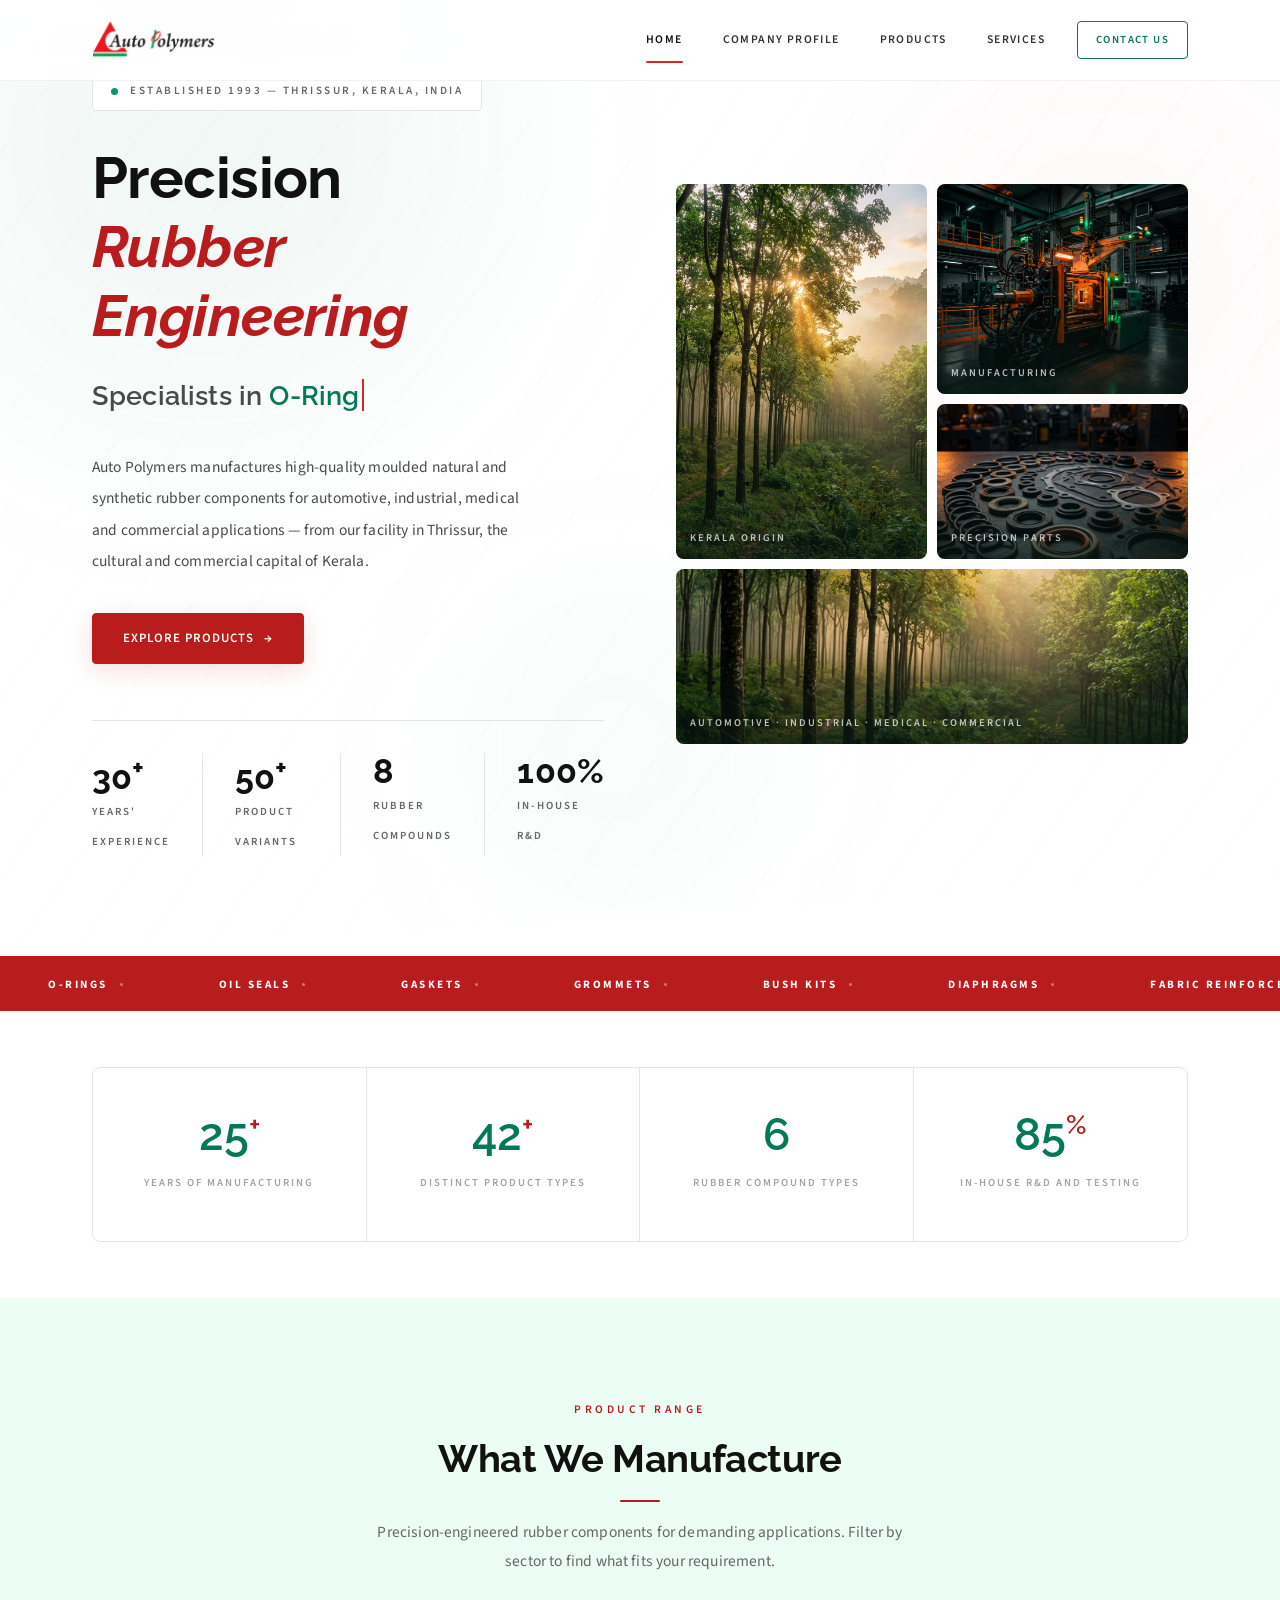
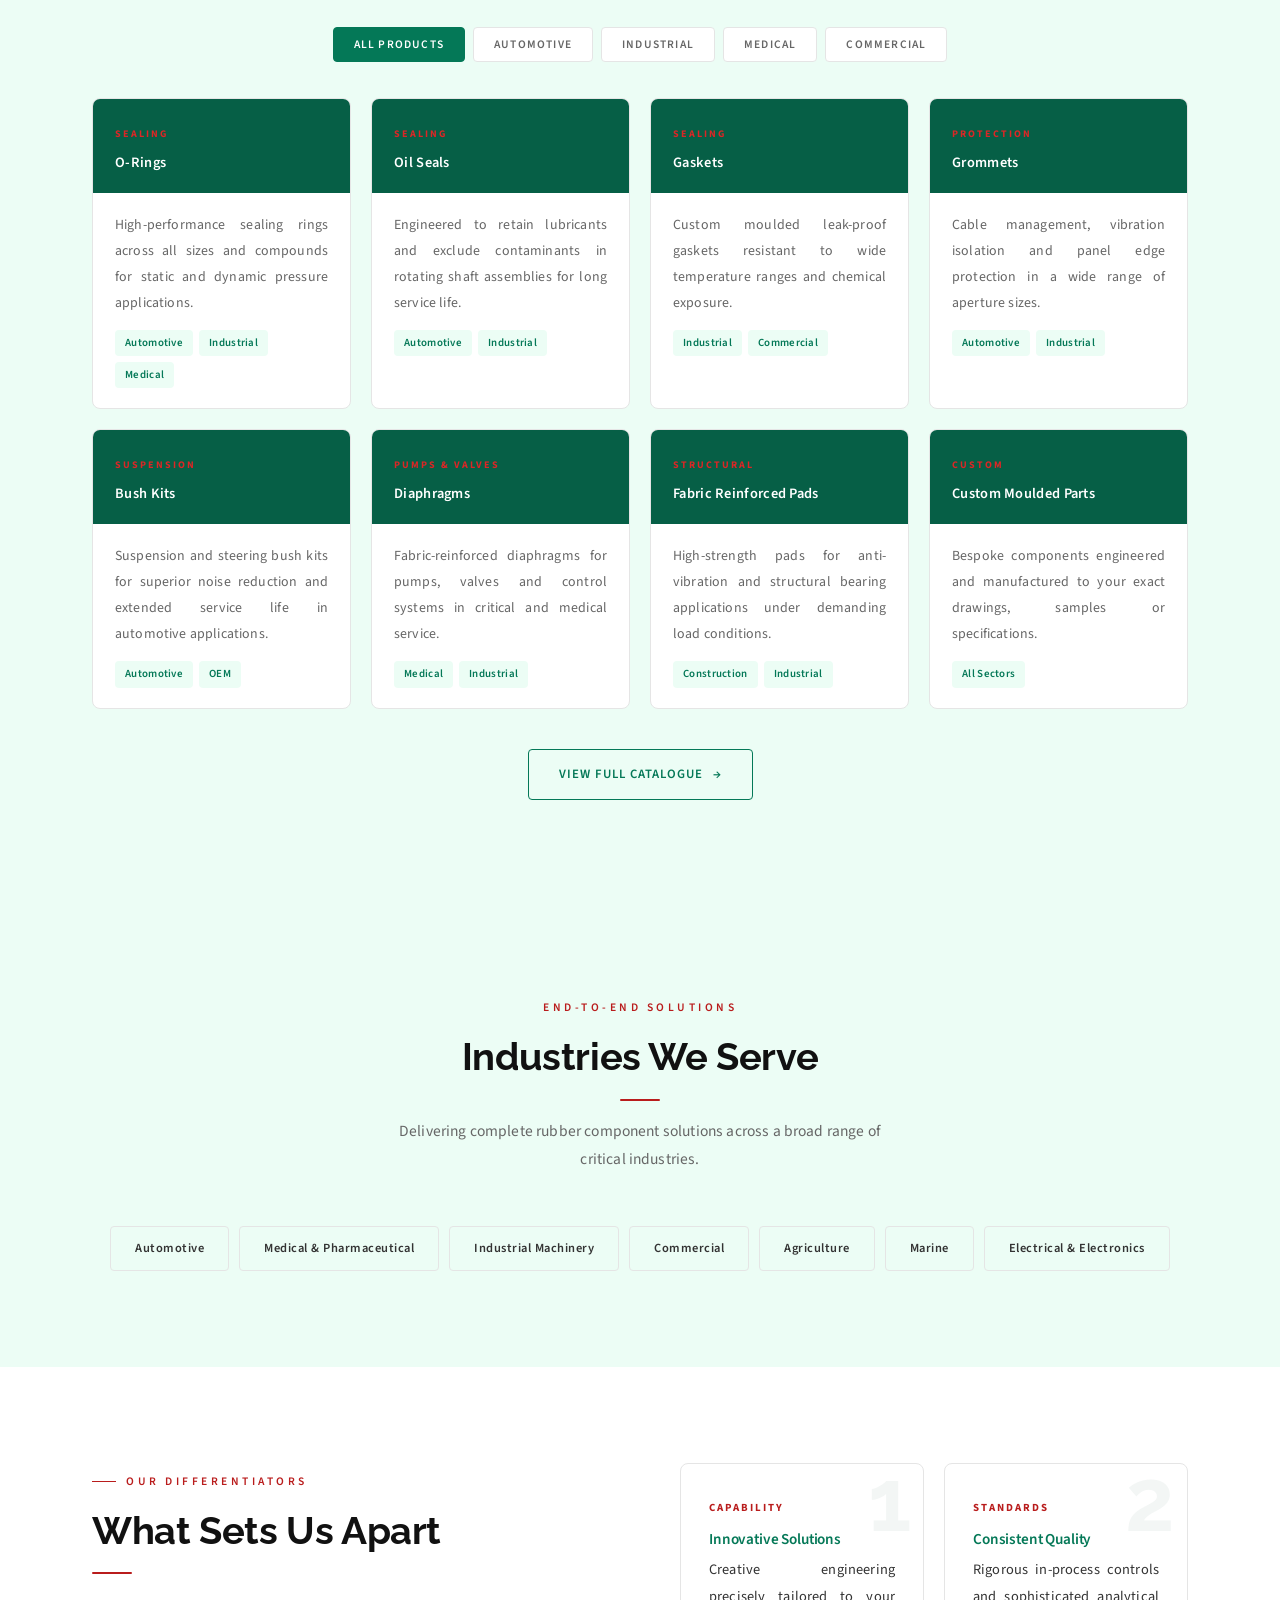
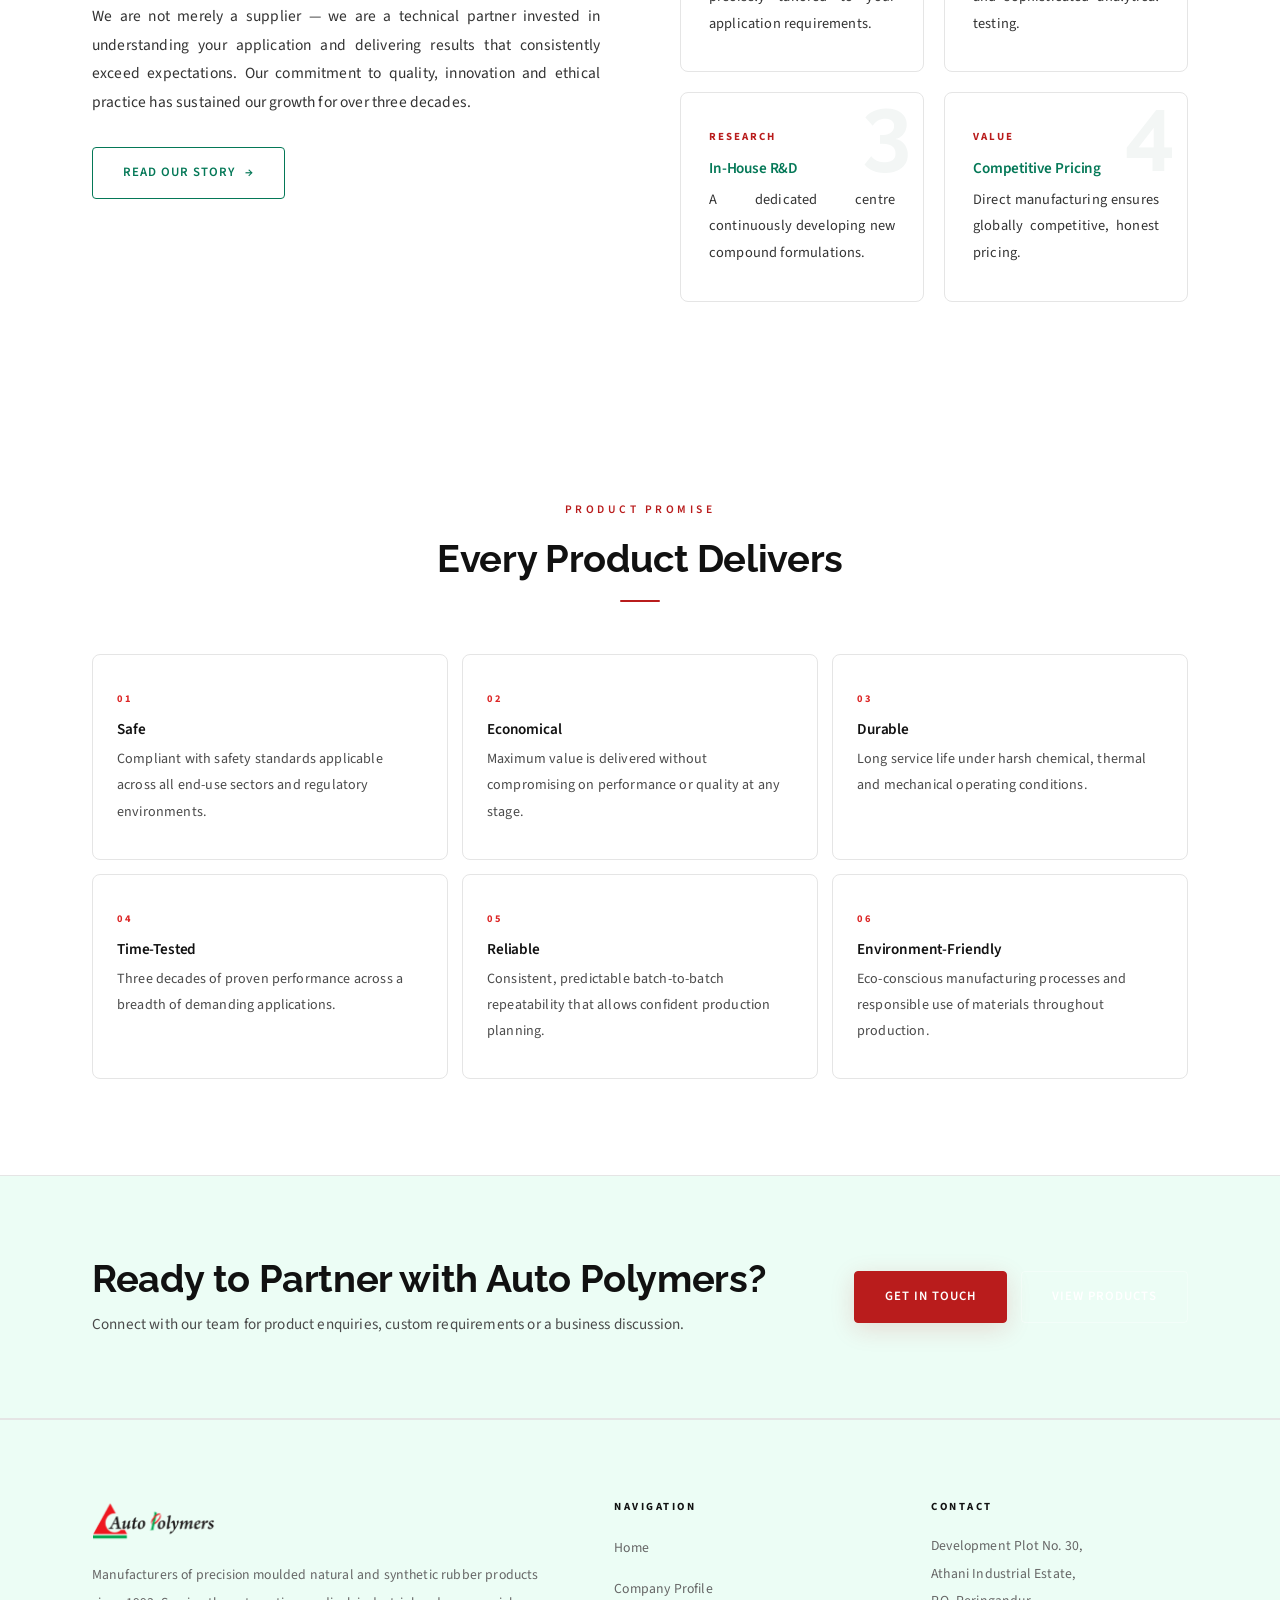
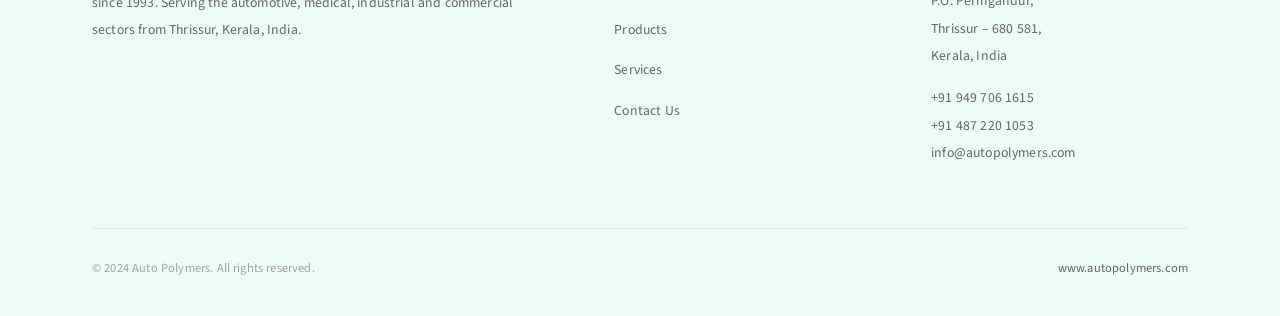
==== index.html @ 376ef059 "Fix invisible text on light backgrounds for hero metrics and product promise" ====
<!DOCTYPE html>
<html lang="en">

<head>
  <meta charset="UTF-8" />
  <meta name="viewport" content="width=device-width,initial-scale=1.0" />
  <title>Auto Polymers – Precision Rubber Products | Thrissur, Kerala</title>
  <meta name="description"
    content="Auto Polymers manufactures high-quality moulded rubber products in Thrissur, Kerala since 1993. O-rings, gaskets, seals and custom components for automotive, industrial, medical and commercial sectors." />
  <link rel="stylesheet" href="style.css?v=6" />
</head>

<body>

  <!-- Floating CTA -->
  <a href="contact.html" class="floating-cta" id="floatingCta">
    Contact Us <span class="arrow">&#8594;</span>
  </a>
  <button class="back-top" id="backTop" onclick="window.scrollTo({top:0,behavior:'smooth'})"
    aria-label="Back to top">&#8593;</button>

  <!-- NAVBAR -->
  <nav class="navbar" id="navbar">
    <div class="container nav-inner">
      <a href="index.html" class="nav-logo"><img src="Logo.png" alt="Auto Polymers" /></a>
      <div class="nav-links" id="navLinks">
        <a href="index.html" class="active">Home</a>
        <a href="company.html">Company Profile</a>
        <a href="products.html">Products</a>
        <a href="services.html">Services</a>
        <a href="contact.html" class="nav-cta nav-skip">Contact Us</a>
      </div>
      <div class="nav-toggle" id="navToggle"><span></span><span></span><span></span></div>
    </div>
  </nav>

  <!-- HERO -->
  <section class="hero" id="home">
    <div class="hero-orb hero-orb-1"></div>
    <div class="hero-orb hero-orb-2"></div>
    <div class="hero-orb hero-orb-3"></div>
    <div class="container">
      <div class="hero-layout">

        <div class="hero-left">
          <div class="hero-status">
            <span class="status-dot"></span>
            <span>Established 1993 &mdash; Thrissur, Kerala, India</span>
          </div>

          <h1>
            Precision<br />
            <span class="h1-accent">Rubber Engineering</span>
          </h1>

          <div class="hero-sub">
            Specialists in&nbsp;<span class="typed-text" id="typedText"></span>
          </div>

          <p class="hero-desc">
            Auto Polymers manufactures high-quality moulded natural and synthetic rubber components for automotive,
            industrial, medical and commercial applications &mdash; from our facility in Thrissur, the cultural and
            commercial capital of Kerala.
          </p>

          <div class="hero-btns">
            <a href="products.html" class="btn btn-orange btn-arrow">Explore Products</a>
            <a href="contact.html" class="btn btn-ghost">Request a Quote</a>
          </div>

          <div class="hero-rule"></div>

          <div class="hero-metrics">
            <div class="hero-metric">
              <strong>30<sup>+</sup></strong>
              <span>Years' Experience</span>
            </div>
            <div class="hero-metric">
              <strong>50<sup>+</sup></strong>
              <span>Product Variants</span>
            </div>
            <div class="hero-metric">
              <strong>8</strong>
              <span>Rubber Compounds</span>
            </div>
            <div class="hero-metric">
              <strong>100%</strong>
              <span>In-House R&amp;D</span>
            </div>
          </div>
        </div>

        <!-- Bento image grid -->
        <div class="hero-right">
          <div class="hero-cell hero-cell-a">
            <img src="kerala.png" alt="Kerala rubber plantation" />
            <div class="cell-overlay"></div>
            <div class="cell-caption">Kerala Origin</div>
          </div>
          <div class="hero-cell hero-cell-b">
            <img src="factory.png" alt="Manufacturing facility" />
            <div class="cell-overlay"></div>
            <div class="cell-caption">Manufacturing</div>
          </div>
          <div class="hero-cell hero-cell-c">
            <img src="hero_bg.png" alt="Precision rubber components" />
            <div class="cell-overlay"></div>
            <div class="cell-caption">Precision Parts</div>
          </div>
          <div class="hero-cell hero-cell-d">
            <img src="kerala.png" alt="Industries served" style="object-position:center 70%" />
            <div class="cell-overlay"></div>
            <div class="cell-caption">Automotive &middot; Industrial &middot; Medical &middot; Commercial</div>
          </div>
        </div>

      </div>
    </div>
    <div class="hero-angle"></div>
  </section>

  <!-- PRODUCT TICKER -->
  <div class="ticker">
    <div class="ticker-track">
      <span class="ticker-item">O-Rings<span class="ticker-sep"></span></span>
      <span class="ticker-item">Oil Seals<span class="ticker-sep"></span></span>
      <span class="ticker-item">Gaskets<span class="ticker-sep"></span></span>
      <span class="ticker-item">Grommets<span class="ticker-sep"></span></span>
      <span class="ticker-item">Bush Kits<span class="ticker-sep"></span></span>
      <span class="ticker-item">Diaphragms<span class="ticker-sep"></span></span>
      <span class="ticker-item">Fabric Reinforced Pads<span class="ticker-sep"></span></span>
      <span class="ticker-item">Custom Moulded Components<span class="ticker-sep"></span></span>
      <span class="ticker-item">O-Rings<span class="ticker-sep"></span></span>
      <span class="ticker-item">Oil Seals<span class="ticker-sep"></span></span>
      <span class="ticker-item">Gaskets<span class="ticker-sep"></span></span>
      <span class="ticker-item">Grommets<span class="ticker-sep"></span></span>
      <span class="ticker-item">Bush Kits<span class="ticker-sep"></span></span>
      <span class="ticker-item">Diaphragms<span class="ticker-sep"></span></span>
      <span class="ticker-item">Fabric Reinforced Pads<span class="ticker-sep"></span></span>
      <span class="ticker-item">Custom Moulded Components<span class="ticker-sep"></span></span>
    </div>
  </div>

  <!-- STATS -->
  <section class="stats-strip bg-white">
    <div class="container">
      <div class="stats-row reveal">
        <div class="stat-cell">
          <strong><span class="count" data-target="30">0</span><span class="sup-o">+</span></strong>
          <span class="label">Years of Manufacturing</span>
        </div>
        <div class="stat-cell">
          <strong><span class="count" data-target="50">0</span><span class="sup-o">+</span></strong>
          <span class="label">Distinct Product Types</span>
        </div>
        <div class="stat-cell">
          <strong><span class="count" data-target="8">0</span></strong>
          <span class="label">Rubber Compound Types</span>
        </div>
        <div class="stat-cell">
          <strong><span class="count" data-target="100">0</span><span class="sup-o">%</span></strong>
          <span class="label">In-House R&amp;D and Testing</span>
        </div>
      </div>
    </div>
  </section>

  <!-- PRODUCTS FILTERABLE -->
  <section class="section bg-tint">
    <div class="container">
      <div class="sec-head center reveal">
        <span class="eyebrow">Product Range</span>
        <h2>What We Manufacture</h2>
        <div class="rule"></div>
        <p>Precision-engineered rubber components for demanding applications. Filter by sector to find what fits your
          requirement.</p>
      </div>

      <div class="filter-tabs" id="filterTabs">
        <button class="filter-tab active" data-filter="all">All Products</button>
        <button class="filter-tab" data-filter="auto">Automotive</button>
        <button class="filter-tab" data-filter="industrial">Industrial</button>
        <button class="filter-tab" data-filter="medical">Medical</button>
        <button class="filter-tab" data-filter="commercial">Commercial</button>
      </div>

      <div class="product-grid" id="productGrid">
        <div class="pr-card reveal" data-sectors="all auto industrial medical">
          <div class="pr-card-top">
            <span class="pr-cat">Sealing</span>
            <h3>O-Rings</h3>
          </div>
          <div class="pr-card-body">
            <p>High-performance sealing rings across all sizes and compounds for static and dynamic pressure
              applications.</p>
            <div class="pr-tags">
              <span class="pr-tag">Automotive</span>
              <span class="pr-tag">Industrial</span>
              <span class="pr-tag">Medical</span>
            </div>
          </div>
        </div>
        <div class="pr-card reveal rev-d1" data-sectors="all auto industrial">
          <div class="pr-card-top">
            <span class="pr-cat">Sealing</span>
            <h3>Oil Seals</h3>
          </div>
          <div class="pr-card-body">
            <p>Engineered to retain lubricants and exclude contaminants in rotating shaft assemblies for long service
              life.</p>
            <div class="pr-tags"><span class="pr-tag">Automotive</span><span class="pr-tag">Industrial</span></div>
          </div>
        </div>
        <div class="pr-card reveal rev-d2" data-sectors="all industrial commercial">
          <div class="pr-card-top">
            <span class="pr-cat">Sealing</span>
            <h3>Gaskets</h3>
          </div>
          <div class="pr-card-body">
            <p>Custom moulded leak-proof gaskets resistant to wide temperature ranges and chemical exposure.</p>
            <div class="pr-tags"><span class="pr-tag">Industrial</span><span class="pr-tag">Commercial</span></div>
          </div>
        </div>
        <div class="pr-card reveal rev-d1" data-sectors="all auto industrial commercial">
          <div class="pr-card-top">
            <span class="pr-cat">Protection</span>
            <h3>Grommets</h3>
          </div>
          <div class="pr-card-body">
            <p>Cable management, vibration isolation and panel edge protection in a wide range of aperture sizes.</p>
            <div class="pr-tags"><span class="pr-tag">Automotive</span><span class="pr-tag">Industrial</span></div>
          </div>
        </div>
        <div class="pr-card reveal rev-d2" data-sectors="all auto">
          <div class="pr-card-top">
            <span class="pr-cat">Suspension</span>
            <h3>Bush Kits</h3>
          </div>
          <div class="pr-card-body">
            <p>Suspension and steering bush kits for superior noise reduction and extended service life in automotive
              applications.</p>
            <div class="pr-tags"><span class="pr-tag">Automotive</span><span class="pr-tag">OEM</span></div>
          </div>
        </div>
        <div class="pr-card reveal rev-d3" data-sectors="all industrial medical">
          <div class="pr-card-top">
            <span class="pr-cat">Pumps &amp; Valves</span>
            <h3>Diaphragms</h3>
          </div>
          <div class="pr-card-body">
            <p>Fabric-reinforced diaphragms for pumps, valves and control systems in critical and medical service.</p>
            <div class="pr-tags"><span class="pr-tag">Medical</span><span class="pr-tag">Industrial</span></div>
          </div>
        </div>
        <div class="pr-card reveal rev-d2" data-sectors="all industrial commercial">
          <div class="pr-card-top">
            <span class="pr-cat">Structural</span>
            <h3>Fabric Reinforced Pads</h3>
          </div>
          <div class="pr-card-body">
            <p>High-strength pads for anti-vibration and structural bearing applications under demanding load
              conditions.</p>
            <div class="pr-tags"><span class="pr-tag">Construction</span><span class="pr-tag">Industrial</span></div>
          </div>
        </div>
        <div class="pr-card reveal rev-d3" data-sectors="all auto industrial medical commercial">
          <div class="pr-card-top">
            <span class="pr-cat">Custom</span>
            <h3>Custom Moulded Parts</h3>
          </div>
          <div class="pr-card-body">
            <p>Bespoke components engineered and manufactured to your exact drawings, samples or specifications.</p>
            <div class="pr-tags"><span class="pr-tag">All Sectors</span></div>
          </div>
        </div>
      </div>

      <div style="text-align:center;margin-top:40px;" class="reveal">
        <a href="products.html" class="btn btn-outline btn-arrow">View Full Catalogue</a>
      </div>
    </div>
  </section>

  <!-- INDUSTRIES WE SERVE -->
  <section class="section bg-dark">
    <div class="container">
      <div class="sec-head center reveal">
        <span class="eyebrow">End-to-End Solutions</span>
        <h2>Industries We Serve</h2>
        <div class="rule" style="margin:18px auto 0;"></div>
        <p style="text-align:center;max-width:520px;margin:16px auto 0;">
          Delivering complete rubber component solutions across a broad range of critical industries.
        </p>
      </div>
      <div class="pills reveal">
        <span class="pill pill-dark">Automotive</span>
        <span class="pill pill-dark">Medical &amp; Pharmaceutical</span>
        <span class="pill pill-dark">Industrial Machinery</span>
        <span class="pill pill-dark">Commercial</span>
        <span class="pill pill-dark">Agriculture</span>
        <span class="pill pill-dark">Marine</span>
        <span class="pill pill-dark">Electrical &amp; Electronics</span>
      </div>
    </div>
  </section>

  <!-- WHY AUTO POLYMERS -->
  <section class="section bg-white">
    <div class="container">
      <div style="display:grid;grid-template-columns:1fr 1fr;gap:80px;align-items:start;">
        <div class="reveal-left">
          <span class="eyebrow">Our Differentiators</span>
          <h2>What Sets Us Apart</h2>
          <div class="rule" style="margin-bottom:28px;"></div>
          <p style="margin-bottom:20px;">
            We are not merely a supplier — we are a technical partner invested in understanding your application and
            delivering results that consistently exceed expectations. Our commitment to quality, innovation and ethical
            practice has sustained our growth for over three decades.
          </p>
          <a href="company.html" class="btn btn-outline btn-arrow" style="margin-top:10px;">Read Our Story</a>
        </div>
        <div class="unique-grid" style="grid-template-columns:1fr 1fr;">
          <div class="unique-card reveal rev-d1">
            <div class="unique-card-n">1</div>
            <span class="uc-label">Capability</span>
            <h3>Innovative Solutions</h3>
            <p>Creative engineering precisely tailored to your application requirements.</p>
          </div>
          <div class="unique-card reveal rev-d2">
            <div class="unique-card-n">2</div>
            <span class="uc-label">Standards</span>
            <h3>Consistent Quality</h3>
            <p>Rigorous in-process controls and sophisticated analytical testing.</p>
          </div>
          <div class="unique-card reveal rev-d1">
            <div class="unique-card-n">3</div>
            <span class="uc-label">Research</span>
            <h3>In-House R&amp;D</h3>
            <p>A dedicated centre continuously developing new compound formulations.</p>
          </div>
          <div class="unique-card reveal rev-d2">
            <div class="unique-card-n">4</div>
            <span class="uc-label">Value</span>
            <h3>Competitive Pricing</h3>
            <p>Direct manufacturing ensures globally competitive, honest pricing.</p>
          </div>
        </div>
      </div>
    </div>
  </section>

  <!-- PRODUCT ATTRIBUTES -->
  <section class="section bg-darkest">
    <div class="container">
      <div class="sec-head center reveal">
        <span class="eyebrow">Product Promise</span>
        <h2>Every Product Delivers</h2>
        <div class="rule" style="margin:18px auto 0;"></div>
      </div>
      <div class="attr-grid">
        <div class="attr-card reveal rev-d1">
          <span class="attr-label">01</span>
          <h3>Safe</h3>
          <p>Compliant with safety standards applicable across all end-use sectors and regulatory environments.</p>
        </div>
        <div class="attr-card reveal rev-d2">
          <span class="attr-label">02</span>
          <h3>Economical</h3>
          <p>Maximum value is delivered without compromising on performance or quality at any stage.</p>
        </div>
        <div class="attr-card reveal rev-d3">
          <span class="attr-label">03</span>
          <h3>Durable</h3>
          <p>Long service life under harsh chemical, thermal and mechanical operating conditions.</p>
        </div>
        <div class="attr-card reveal rev-d1">
          <span class="attr-label">04</span>
          <h3>Time-Tested</h3>
          <p>Three decades of proven performance across a breadth of demanding applications.</p>
        </div>
        <div class="attr-card reveal rev-d2">
          <span class="attr-label">05</span>
          <h3>Reliable</h3>
          <p>Consistent, predictable batch-to-batch repeatability that allows confident production planning.</p>
        </div>
        <div class="attr-card reveal rev-d3">
          <span class="attr-label">06</span>
          <h3>Environment-Friendly</h3>
          <p>Eco-conscious manufacturing processes and responsible use of materials throughout production.</p>
        </div>
      </div>
    </div>
  </section>

  <!-- CTA BAND -->
  <div class="cta-band">
    <div class="container">
      <div class="cta-inner">
        <div class="reveal-left">
          <h2>Ready to Partner with Auto Polymers?</h2>
          <p>Connect with our team for product enquiries, custom requirements or a business discussion.</p>
        </div>
        <div class="btn-group reveal-right">
          <a href="contact.html" class="btn btn-orange">Get in Touch</a>
          <a href="products.html" class="btn btn-ghost">View Products</a>
        </div>
      </div>
    </div>
  </div>

  <!-- FOOTER -->
  <footer>
    <div class="container">
      <div class="footer-top">
        <div class="f-brand">
          <img src="Logo.png" alt="Auto Polymers" />
          <p>Manufacturers of precision moulded natural and synthetic rubber products since 1993. Serving the
            automotive, medical, industrial and commercial sectors from Thrissur, Kerala, India.</p>
        </div>
        <div class="f-col">
          <h4>Navigation</h4>
          <ul>
            <li><a href="index.html">Home</a></li>
            <li><a href="company.html">Company Profile</a></li>
            <li><a href="products.html">Products</a></li>
            <li><a href="services.html">Services</a></li>
            <li><a href="contact.html">Contact Us</a></li>
          </ul>
        </div>
        <div class="f-col">
          <h4>Contact</h4>
          <p>Development Plot No. 30,<br />Athani Industrial Estate,<br />P.O. Peringandur,<br />Thrissur &ndash; 680
            581,<br />Kerala, India</p>
          <p style="margin-top:14px;">
            <a href="tel:+919497061615">+91 949 706 1615</a><br />
            <a href="tel:+914872201053">+91 487 220 1053</a><br />
            <a href="mailto:info@autopolymers.com">info@autopolymers.com</a>
          </p>
        </div>
      </div>
      <div class="footer-bot">
        <p>&copy; 2024 Auto Polymers. All rights reserved.</p>
        <p><a href="http://www.autopolymers.com">www.autopolymers.com</a></p>
      </div>
    </div>
  </footer>

  <!-- SCRIPTS -->
  <script>
    const nav = document.getElementById('navbar');
    window.addEventListener('scroll', () => nav.classList.toggle('scrolled', window.scrollY > 40));
    document.getElementById('navToggle').addEventListener('click', () =>
      document.getElementById('navLinks').classList.toggle('open'));

    const floatingCta = document.getElementById('floatingCta');
    const backTop = document.getElementById('backTop');
    window.addEventListener('scroll', () => {
      const show = window.scrollY > 420;
      floatingCta.classList.toggle('visible', show);
      backTop.classList.toggle('visible', show);
    });

    // Scroll reveal
    const revObs = new IntersectionObserver(
      es => es.forEach(e => { if (e.isIntersecting) e.target.classList.add('visible'); }),
      { threshold: 0.1 });
    document.querySelectorAll('.reveal, .reveal-left, .reveal-right').forEach(el => revObs.observe(el));

    // Animated counters
    function animateCounter(el) {
      const target = +el.dataset.target, dur = 1400, step = 16;
      let cur = 0;
      const inc = target / (dur / step);
      const t = setInterval(() => {
        cur += inc;
        if (cur >= target) { cur = target; clearInterval(t); }
        el.textContent = Math.floor(cur);
      }, step);
    }
    const cntObs = new IntersectionObserver(es => {
      es.forEach(e => { if (e.isIntersecting) { animateCounter(e.target); cntObs.unobserve(e.target); } });
    }, { threshold: 0.5 });
    document.querySelectorAll('.count').forEach(el => cntObs.observe(el));

    // Typewriter
    const words = ['O-Rings.', 'Oil Seals.', 'Gaskets.', 'Grommets.', 'Bush Kits.', 'Diaphragms.', 'Custom Parts.'];
    let wi = 0, ci = 0, del = false;
    const tEl = document.getElementById('typedText');
    function type() {
      const w = words[wi];
      if (!del) {
        tEl.textContent = w.slice(0, ++ci);
        if (ci === w.length) { del = true; setTimeout(type, 1700); return; }
      } else {
        tEl.textContent = w.slice(0, --ci);
        if (ci === 0) { del = false; wi = (wi + 1) % words.length; }
      }
      setTimeout(type, del ? 55 : 90);
    }
    type();

    // Product filter
    const tabs = document.querySelectorAll('.filter-tab');
    const cards = document.querySelectorAll('#productGrid .pr-card');
    tabs.forEach(tab => tab.addEventListener('click', () => {
      tabs.forEach(t => t.classList.remove('active'));
      tab.classList.add('active');
      const f = tab.dataset.filter;
      cards.forEach(c => c.classList.toggle('hidden', f !== 'all' && !(c.dataset.sectors || '').includes(f)));
    }));
  </script>
</body>

</html>
---- style.css ----
/* ============================================================
   AUTO POLYMERS — Corporate Design System v4
   Strict professional: no emojis, clean icons, serif headings
   ============================================================ */

@import url('https://fonts.googleapis.com/css2?family=Raleway:ital,wght@0,500;0,600;0,700;1,600&family=Source+Sans+3:wght@300;400;500;600;700&display=swap');

/* ─── Reset ──────────────────────────────────────────────── */
*,
*::before,
*::after {
  box-sizing: border-box;
  margin: 0;
  padding: 0;
}

html {
  scroll-behavior: smooth;
}

img {
  max-width: 100%;
  display: block;
}

a {
  color: inherit;
  text-decoration: none;
}

ul {
  list-style: none;
}

/* ─── Tokens ─────────────────────────────────────────────── */
:root {
  /* Green from Logo (Secondary Accent) */
  --g900: #064e3b;
  --g800: #065f46;
  --g700: #047857;
  --g600: #059669;
  --g500: #10b981;
  --g100: #ecfdf5;

  /* Red from Logo (Primary Accent) */
  --o600: #991b1b;
  --o500: #b91c1c;
  --o400: #dc2626;
  --o100: #fef2f2;

  --wh: #FFFFFF;
  --bg: #FFFFFF;
  --ln: #E5E5E5;
  --t900: #111111;
  --t700: #333333;
  --t600: #4A4A4A;
  --t500: #666666;
  --t300: #A3A3A3;

  --sans: 'Source Sans 3', system-ui, -apple-system, sans-serif;
  --serif: 'Raleway', system-ui, sans-serif;
  --mono: 'Courier New', monospace;

  --sh1: 0 1px 6px rgba(0, 0, 0, .06);
  --sh2: 0 4px 22px rgba(0, 0, 0, .09);
  --sh3: 0 14px 56px rgba(0, 0, 0, .13);
  --sh-o: 0 6px 24px rgba(185, 28, 28, .15);

  --r4: 4px;
  --r8: 8px;
  --r12: 12px;

  --ease: cubic-bezier(.4, 0, .2, 1);
  --spring: cubic-bezier(.34, 1.4, .64, 1);
  --dur: .28s;
  --max: 1160px;
}

/* ─── Base ───────────────────────────────────────────────── */
body {
  font-family: var(--sans);
  font-size: 16px;
  font-weight: 400;
  line-height: 1.85;
  color: var(--t700);
  background: var(--bg);
  letter-spacing: .01em;
}

h1,
h2,
h3,
h4 {
  font-family: var(--serif);
  font-weight: 700;
  color: var(--t900);
  line-height: 1.2;
  letter-spacing: -.01em;
}

h1 {
  font-size: clamp(2.2rem, 5vw, 3.6rem);
}

h2 {
  font-size: clamp(1.7rem, 3vw, 2.4rem);
}

h3 {
  font-size: 1.2rem;
}

p {
  text-align: justify;
  color: var(--t700);
  font-size: .97rem;
  font-weight: 400;
}

li {
  color: var(--t700);
  font-size: .97rem;
}

strong {
  font-weight: 600;
  color: var(--t900);
}

.container {
  max-width: var(--max);
  margin: 0 auto;
  padding: 0 32px;
}

.section {
  padding: 96px 0;
}

.bg-white {
  background: var(--wh);
}

.bg-tint {
  background: var(--g100);
}

.bg-dark {
  background: var(--g100);
}

.bg-darkest {
  background: var(--bg);
}

/* ─── Eyebrow ────────────────────────────────────────────── */
.eyebrow {
  display: inline-flex;
  align-items: center;
  gap: 10px;
  font-family: var(--sans);
  font-size: .72rem;
  font-weight: 600;
  letter-spacing: 3.5px;
  text-transform: uppercase;
  color: var(--o500);
  margin-bottom: 16px;
}

.eyebrow::before {
  content: '';
  display: inline-block;
  width: 24px;
  height: 1.5px;
  background: var(--o500);
}

.eyebrow-light {
  color: rgba(255, 255, 255, .55);
}

.eyebrow-light::before {
  background: rgba(255, 255, 255, .4);
}

/* ─── Section head ───────────────────────────────────────── */
.sec-head {
  margin-bottom: 52px;
}

.sec-head.center {
  text-align: center;
}

.sec-head.center .eyebrow {
  justify-content: center;
}

.sec-head.center .eyebrow::before {
  display: none;
}

.sec-head.center p {
  max-width: 560px;
  margin: 16px auto 0;
  text-align: center;
}

.sec-head p {
  color: var(--t500);
  margin-top: 14px;
  font-size: .97rem;
}

.rule {
  width: 40px;
  height: 2px;
  background: var(--o500);
  border-radius: 1px;
  margin: 18px 0 0;
}

.sec-head.center .rule {
  margin: 18px auto 0;
}

/* ─── Buttons ────────────────────────────────────────────── */
.btn {
  display: inline-flex;
  align-items: center;
  gap: 10px;
  padding: 13px 30px;
  font-family: var(--sans);
  font-size: .8rem;
  font-weight: 600;
  letter-spacing: 1px;
  text-transform: uppercase;
  border-radius: var(--r4);
  border: 1.5px solid transparent;
  cursor: pointer;
  transition: all var(--dur) var(--ease);
}

.btn-arrow::after {
  content: '→';
  font-family: var(--sans);
}

.btn-orange {
  background: var(--o500);
  color: var(--wh);
  box-shadow: var(--sh-o);
  border-color: var(--o500);
}

.btn-orange:hover {
  background: var(--o600);
  border-color: var(--o600);
  transform: translateY(-2px);
  box-shadow: 0 10px 32px rgba(224, 88, 0, .28);
}

.btn-green {
  background: var(--g700);
  color: var(--wh);
  border-color: var(--g700);
}

.btn-green:hover {
  background: var(--g600);
  transform: translateY(-2px);
  box-shadow: var(--sh2);
}

.btn-ghost {
  background: transparent;
  border-color: rgba(255, 255, 255, .35);
  color: var(--wh);
}

.btn-ghost:hover {
  background: rgba(255, 255, 255, .08);
  border-color: rgba(255, 255, 255, .6);
}

.btn-outline {
  background: transparent;
  border-color: var(--g700);
  color: var(--g700);
}

.btn-outline:hover {
  background: var(--g700);
  color: var(--wh);
  transform: translateY(-2px);
}

/* ─── Professional card marker (replaces emojis) ─────────── */
.card-marker {
  width: 48px;
  height: 48px;
  border: 1.5px solid var(--ln);
  border-radius: var(--r4);
  display: flex;
  align-items: center;
  justify-content: center;
  font-family: var(--sans);
  font-size: .68rem;
  font-weight: 700;
  letter-spacing: 1px;
  text-transform: uppercase;
  color: var(--g700);
  margin-bottom: 20px;
  transition: all var(--dur) var(--ease);
  flex-shrink: 0;
}

.card-marker-dark {
  border-color: rgba(255, 255, 255, .15);
  color: rgba(255, 255, 255, .7);
}

/* ─── Navbar ─────────────────────────────────────────────── */
.navbar {
  position: fixed;
  inset: 0 0 auto;
  z-index: 900;
  /* Subtle light-glass: always anchored */
  background: rgba(255, 255, 255, 0.85);
  backdrop-filter: blur(14px);
  -webkit-backdrop-filter: blur(14px);
  border-bottom: 1px solid rgba(0, 0, 0, 0.05);
  transition: background .4s ease, border-color .4s ease, box-shadow .4s ease,
    backdrop-filter .4s ease;
}

/* Clean white state once the user scrolls past the hero */
.navbar.scrolled {
  background: var(--wh);
  border-bottom: 1px solid var(--ln);
  box-shadow: 0 2px 24px rgba(0, 0, 0, .10);
  backdrop-filter: none;
  -webkit-backdrop-filter: none;
}

.nav-inner {
  display: flex;
  align-items: center;
  justify-content: space-between;
  height: 80px;
}

/* Logo — no pill box; just let the dark glass carry it */
.nav-logo {
  display: inline-flex;
  align-items: center;
  transition: opacity .25s ease;
}

.nav-logo:hover {
  opacity: .85;
}

.nav-logo img {
  height: 44px;
}

/* On white scrolled state, the logo sits naturally in its dark color */
.navbar.scrolled .nav-logo img {
  height: 44px;
}

.nav-links {
  display: flex;
  align-items: center;
  gap: 4px;
}

/* Links default: crisp dark text over the light navbar */
.nav-links a {
  font-family: var(--sans);
  font-size: .73rem;
  font-weight: 600;
  letter-spacing: 1.4px;
  text-transform: uppercase;
  color: var(--t700);
  padding: 8px 18px;
  border-radius: var(--r4);
  transition: color .3s ease;
  position: relative;
}

/* Sliding underline indicator */
.nav-links a::after {
  content: '';
  position: absolute;
  bottom: -4px;
  /* Give it more breathing room */
  left: 50%;
  right: 50%;
  height: 1.5px;
  background: var(--o400);
  transition: left .28s var(--ease), right .28s var(--ease);
  border-radius: 1px;
}

.nav-links a:hover,
.nav-links a.active {
  color: var(--t900);
}

.nav-links a:hover::after,
.nav-links a.active::after {
  left: 18px;
  right: 18px;
}

/* Links on white navbar */
.navbar.scrolled .nav-links a {
  color: var(--t600);
}

.navbar.scrolled .nav-links a:hover,
.navbar.scrolled .nav-links a.active {
  color: var(--g700);
}

.navbar.scrolled .nav-links a::after {
  background: var(--o500);
}

/* Contact CTA — clean, well-spaced pill button */
.nav-cta {
  margin-left: 10px;
  padding: 8px 18px !important;
  background: transparent !important;
  color: var(--g700) !important;
  border: 1px solid var(--g700) !important;
  border-radius: var(--r4);
  letter-spacing: 1.2px;
  font-size: .68rem !important;
  font-weight: 600 !important;
  box-shadow: none !important;
  transition: background .25s ease, border-color .25s ease, color .25s ease !important;
}

.navbar.scrolled .nav-cta {
  background: var(--o500) !important;
  color: var(--wh) !important;
  border-color: var(--o500) !important;
}

.nav-cta:hover {
  background: rgba(255, 255, 255, 0.1) !important;
  border-color: var(--wh) !important;
}

.navbar.scrolled .nav-cta:hover {
  background: var(--o600) !important;
  border-color: var(--o600) !important;
  box-shadow: 0 4px 14px rgba(224, 88, 0, .3) !important;
}

.nav-cta::after {
  display: none !important;
}

.nav-skip::after {
  display: none !important;
}

/* Mobile hamburger */
.nav-toggle {
  display: none;
  flex-direction: column;
  gap: 5px;
  cursor: pointer;
}

/* Toggle lines default: dark */
.nav-toggle span {
  width: 24px;
  height: 1.5px;
  background: var(--t900);
  border-radius: 1px;
  transition: background .35s ease;
}

.navbar.scrolled .nav-toggle span {
  background: var(--t900);
}

/* ─── Floating / Back-to-top ─────────────────────────────── */
.floating-cta {
  position: fixed;
  bottom: 32px;
  right: 32px;
  z-index: 800;
  background: var(--o500);
  color: var(--wh);
  font-family: var(--sans);
  font-size: .72rem;
  font-weight: 600;
  letter-spacing: 1.5px;
  text-transform: uppercase;
  padding: 13px 22px;
  border-radius: var(--r4);
  box-shadow: 0 8px 32px rgba(224, 88, 0, .35);
  transition: all var(--dur) var(--spring);
  display: flex;
  align-items: center;
  gap: 10px;
  cursor: pointer;
  transform: translateY(80px);
  opacity: 0;
}

.floating-cta.visible {
  transform: translateY(0);
  opacity: 1;
}

.floating-cta:hover {
  background: var(--o600);
  transform: translateY(-3px);
  box-shadow: 0 14px 40px rgba(224, 88, 0, .38);
}

.floating-cta .arrow {
  font-family: var(--sans);
  font-size: .9rem;
}

.back-top {
  position: fixed;
  bottom: 32px;
  left: 32px;
  z-index: 800;
  background: var(--g700);
  color: var(--wh);
  width: 42px;
  height: 42px;
  border-radius: var(--r4);
  border: none;
  cursor: pointer;
  font-size: .9rem;
  font-family: var(--sans);
  box-shadow: var(--sh2);
  transform: translateY(80px);
  opacity: 0;
  transition: all var(--dur) var(--spring);
}

.back-top.visible {
  transform: translateY(0);
  opacity: 1;
}

.back-top:hover {
  background: var(--g600);
  transform: translateY(-3px);
}

/* ─── Hero ───────────────────────────────────────────────── */
.hero {
  min-height: 100vh;
  display: flex;
  align-items: center;
  background: var(--bg);
  position: relative;
  overflow: hidden;
  padding-top: 72px;
  padding-bottom: 100px;
}

.hero::before {
  content: '';
  position: absolute;
  inset: 0;
  background-image: repeating-linear-gradient(-55deg,
      rgba(0, 0, 0, .012) 0, rgba(0, 0, 0, .012) 1px,
      transparent 1px, transparent 52px);
  pointer-events: none;
}

/* Soft light orbs */
.hero-orb {
  position: absolute;
  border-radius: 50%;
  filter: blur(110px);
  pointer-events: none;
  animation: orbDrift 14s ease-in-out infinite alternate;
}

.hero-orb-1 {
  width: 560px;
  height: 560px;
  background: rgba(4, 120, 87, .05);
  top: -140px;
  left: -80px;
  animation-delay: 0s;
}

.hero-orb-2 {
  width: 360px;
  height: 360px;
  background: rgba(185, 28, 28, .04);
  top: 10%;
  right: 0;
  animation-delay: 5s;
}

.hero-orb-3 {
  width: 260px;
  height: 260px;
  background: rgba(4, 120, 87, .04);
  bottom: 8%;
  left: 38%;
  animation-delay: 9s;
}

@keyframes orbDrift {
  from {
    transform: translate(0, 0) scale(1);
  }

  to {
    transform: translate(25px, 35px) scale(1.08);
  }
}

.hero-layout {
  display: grid;
  grid-template-columns: 1fr 1fr;
  gap: 72px;
  align-items: center;
  position: relative;
  z-index: 2;
  width: 100%;
}

.hero-left {
  animation: fadeSlideUp .95s var(--ease) both;
}

@keyframes fadeSlideUp {
  from {
    opacity: 0;
    transform: translateY(28px);
  }

  to {
    opacity: 1;
    transform: none;
  }
}

.hero-status {
  display: inline-flex;
  align-items: center;
  gap: 12px;
  border: 1px solid var(--ln);
  border-radius: var(--r4);
  padding: 8px 18px;
  margin-bottom: 32px;
  background: var(--wh);
}

.hero-status .status-dot {
  width: 7px;
  height: 7px;
  background: var(--g600);
  border-radius: 50%;
  animation: dotPulse 2s ease infinite;
}

@keyframes dotPulse {

  0%,
  100% {
    opacity: 1;
    transform: scale(1);
  }

  50% {
    opacity: .4;
    transform: scale(1.4);
  }
}

.hero-status span {
  font-size: .7rem;
  font-weight: 600;
  letter-spacing: 2.5px;
  text-transform: uppercase;
  color: var(--t500);
}

.hero h1 {
  color: var(--t900);
  margin-bottom: 20px;
}

.hero h1 .h1-accent {
  color: var(--o500);
  font-style: italic;
  display: block;
}

/* Typewriter container */
.hero-sub {
  font-family: var(--serif);
  font-size: clamp(1.3rem, 2.2vw, 1.7rem);
  color: var(--t600);
  margin-bottom: 28px;
  min-height: 2em;
  font-weight: 600;
}

.hero-sub .typed-text {
  color: var(--g700);
  border-right: 2px solid var(--o400);
  padding-right: 3px;
  animation: cursorBlink .8s step-end infinite;
}

@keyframes cursorBlink {

  0%,
  100% {
    border-color: var(--o400);
  }

  50% {
    border-color: transparent;
  }
}

.hero-desc {
  color: var(--t600);
  font-size: .97rem;
  text-align: left !important;
  max-width: 440px;
  margin-bottom: 36px;
  line-height: 2;
  font-weight: 400;
}

.hero-btns {
  display: flex;
  gap: 14px;
  margin-bottom: 56px;
  flex-wrap: wrap;
}

.hero-rule {
  height: 1px;
  background: var(--ln);
  margin-bottom: 32px;
}

.hero-metrics {
  display: flex;
  gap: 0;
}

.hero-metric {
  padding: 0 32px 0 0;
  margin-right: 32px;
  border-right: 1px solid var(--ln);
}

.hero-metric:last-child {
  border: none;
  margin: 0;
  padding: 0;
}

.hero-metric strong {
  display: block;
  font-family: var(--serif);
  font-size: 2.1rem;
  color: var(--t900);
  line-height: 1.1;
  font-weight: 700;
}

.hero-metric span {
  font-size: .68rem;
  color: var(--t500);
  text-transform: uppercase;
  letter-spacing: 2px;
  font-weight: 600;
}

/* Bento image grid */
.hero-right {
  display: grid;
  grid-template-columns: 1fr 1fr;
  grid-template-rows: 210px 155px 175px;
  gap: 10px;
  animation: fadeSlideUp .95s .2s var(--ease) both;
}

.hero-cell {
  border-radius: var(--r8);
  overflow: hidden;
  position: relative;
}

.hero-cell img {
  width: 100%;
  height: 100%;
  object-fit: cover;
  transition: transform 7s ease;
}

.hero-cell:hover img {
  transform: scale(1.05);
}

.hero-cell-a {
  grid-row: 1/3;
}

/* .hero-cell-b and .hero-cell-c use inherited grid defaults */

.hero-cell-d {
  grid-column: 1/3;
}

.cell-overlay {
  position: absolute;
  inset: 0;
  background: linear-gradient(180deg, transparent 45%, rgba(8, 24, 18, .72) 100%);
}

.cell-caption {
  position: absolute;
  bottom: 12px;
  left: 14px;
  font-size: .65rem;
  font-weight: 600;
  letter-spacing: 2px;
  text-transform: uppercase;
  color: rgba(255, 255, 255, .72);
}

.cell-tag {
  position: absolute;
  top: 12px;
  right: 12px;
  background: var(--o500);
  color: var(--wh);
  font-size: .62rem;
  font-weight: 700;
  padding: 4px 10px;
  border-radius: var(--r4);
  letter-spacing: 1px;
  text-transform: uppercase;
}

/* Angled bottom */
.hero-angle {
  position: absolute;
  bottom: 0;
  left: 0;
  right: 0;
  height: 80px;
  background: var(--bg);
  clip-path: polygon(0 100%, 100% 0, 100% 100%);
  z-index: 1;
}

/* ─── Ticker ─────────────────────────────────────────────── */
.ticker {
  background: var(--o500);
  padding: 13px 0;
  overflow: hidden;
  white-space: nowrap;
  position: relative;
  z-index: 4;
}

.ticker-track {
  display: inline-flex;
  animation: tickerScroll 32s linear infinite;
}

.ticker-item {
  display: inline-flex;
  align-items: center;
  gap: 12px;
  padding: 0 48px;
  font-family: var(--sans);
  font-size: .7rem;
  font-weight: 700;
  letter-spacing: 2.5px;
  text-transform: uppercase;
  color: var(--wh);
}

.ticker-sep {
  width: 3px;
  height: 3px;
  border-radius: 50%;
  background: rgba(255, 255, 255, .4);
}

@keyframes tickerScroll {
  from {
    transform: translateX(0);
  }

  to {
    transform: translateX(-50%);
  }
}

/* ─── Stats strip ─────────────────────────────────────────── */
.stats-strip {
  background: var(--wh);
}

.stats-row {
  display: grid;
  grid-template-columns: repeat(4, 1fr);
  border: 1px solid var(--ln);
  border-radius: var(--r8);
  overflow: hidden;
  margin: 56px 0;
}

.stat-cell {
  padding: 44px 28px;
  text-align: center;
  border-right: 1px solid var(--ln);
  position: relative;
  transition: background var(--dur) var(--ease);
}

.stat-cell:last-child {
  border-right: none;
}

.stat-cell:hover {
  background: var(--g100);
}

.stat-cell::before {
  content: '';
  position: absolute;
  top: 0;
  left: 0;
  right: 0;
  height: 2px;
  background: var(--o500);
  opacity: 0;
  transition: opacity var(--dur);
}

.stat-cell:hover::before {
  opacity: 1;
}

.stat-cell strong {
  display: block;
  font-family: var(--serif);
  font-size: 2.8rem;
  color: var(--g700);
  line-height: 1;
  margin-bottom: 10px;
}

.stat-cell .sup-o {
  font-size: .6em;
  color: var(--o500);
  vertical-align: super;
}

.stat-cell .label {
  font-size: .67rem;
  color: var(--t300);
  text-transform: uppercase;
  letter-spacing: 2px;
  font-weight: 600;
}

/* ─── Cards grid (products home) ─────────────────────────── */
.cards-grid {
  display: grid;
  grid-template-columns: repeat(auto-fill, minmax(240px, 1fr));
  gap: 20px;
}

.p-card {
  background: var(--wh);
  border-radius: var(--r8);
  padding: 32px 26px;
  border: 1px solid var(--ln);
  transition: all var(--dur) var(--ease);
}

.p-card:hover {
  border-color: rgba(224, 88, 0, .3);
  box-shadow: var(--sh2);
  transform: translateY(-5px);
}

.p-card::before {
  content: '';
  display: block;
  height: 2px;
  width: 0;
  background: var(--o500);
  margin-bottom: 20px;
  transition: width var(--dur) var(--ease);
  border-radius: 1px;
}

.p-card:hover::before {
  width: 36px;
}

.p-card h3 {
  font-family: var(--sans);
  font-size: .92rem;
  font-weight: 600;
  color: var(--t900);
  margin-bottom: 10px;
  letter-spacing: .3px;
}

.p-card p {
  font-size: .88rem;
  color: var(--t500);
}

/* ─── Filter tabs ────────────────────────────────────────── */
.filter-tabs {
  display: flex;
  gap: 8px;
  flex-wrap: wrap;
  justify-content: center;
  margin-bottom: 36px;
}

.filter-tab {
  padding: 8px 20px;
  border-radius: var(--r4);
  border: 1px solid var(--ln);
  background: var(--wh);
  font-family: var(--sans);
  font-size: .72rem;
  font-weight: 600;
  letter-spacing: 1.2px;
  text-transform: uppercase;
  color: var(--t500);
  cursor: pointer;
  transition: all var(--dur) var(--ease);
}

.filter-tab:hover {
  border-color: var(--g700);
  color: var(--g700);
}

.filter-tab.active {
  background: var(--g700);
  border-color: var(--g700);
  color: var(--wh);
}

/* Product grid (filterable) */
.product-grid {
  display: grid;
  grid-template-columns: repeat(auto-fill, minmax(240px, 1fr));
  gap: 20px;
}

.pr-card {
  background: var(--wh);
  border-radius: var(--r8);
  overflow: hidden;
  border: 1px solid var(--ln);
  transition: all var(--dur) var(--ease);
}

.pr-card.hidden {
  display: none;
}

.pr-card:hover {
  border-color: rgba(224, 88, 0, .25);
  box-shadow: var(--sh2);
  transform: translateY(-5px);
}

.pr-card-top {
  background: var(--g800);
  padding: 26px 22px 22px;
  position: relative;
}

.pr-card-top .pr-cat {
  font-size: .63rem;
  font-weight: 700;
  letter-spacing: 2px;
  text-transform: uppercase;
  color: var(--o400);
  margin-bottom: 10px;
  display: block;
}

.pr-card-top h3 {
  color: var(--wh);
  font-family: var(--sans);
  font-size: .9rem;
  font-weight: 600;
  letter-spacing: .3px;
}

.pr-card-body {
  padding: 20px 22px;
}

.pr-card-body p {
  font-size: .87rem;
  color: var(--t500);
  margin-bottom: 14px;
}

.pr-tags {
  display: flex;
  flex-wrap: wrap;
  gap: 6px;
}

.pr-tag {
  padding: 3px 10px;
  border-radius: var(--r4);
  background: var(--g100);
  color: var(--g700);
  font-size: .68rem;
  font-weight: 600;
  letter-spacing: .3px;
}

/* ─── Numbered feature items ─────────────────────────────── */
.feat-list {
  display: flex;
  flex-direction: column;
  gap: 14px;
}

.feat-item {
  display: flex;
  gap: 20px;
  align-items: flex-start;
  padding: 22px 24px;
  background: var(--wh);
  border-radius: var(--r8);
  border: 1px solid var(--ln);
  transition: all var(--dur) var(--ease);
}

.feat-item:hover {
  border-color: rgba(224, 88, 0, .25);
  box-shadow: var(--sh1);
}

.feat-num {
  min-width: 36px;
  height: 36px;
  background: var(--g700);
  border-radius: var(--r4);
  display: flex;
  align-items: center;
  justify-content: center;
  color: var(--wh);
  font-family: var(--serif);
  font-weight: 700;
  font-size: .95rem;
}

.feat-item h3 {
  font-family: var(--sans);
  font-size: .92rem;
  font-weight: 600;
  color: var(--g700);
  margin-bottom: 5px;
  letter-spacing: .2px;
}

.feat-item p {
  font-size: .9rem;
}

/* ─── Unique/numbered big cards ──────────────────────────── */
.unique-grid {
  display: grid;
  grid-template-columns: repeat(auto-fit, minmax(255px, 1fr));
  gap: 20px;
}

.unique-card {
  background: var(--wh);
  border-radius: var(--r8);
  padding: 34px 28px;
  border: 1px solid var(--ln);
  position: relative;
  overflow: hidden;
  transition: all var(--dur) var(--ease);
}

.unique-card-n {
  position: absolute;
  top: -8px;
  right: 12px;
  font-family: var(--serif);
  font-size: 5.5rem;
  font-weight: 700;
  color: rgba(27, 77, 62, .05);
  line-height: 1;
  pointer-events: none;
  transition: color var(--dur);
}

.unique-card:hover {
  border-color: rgba(224, 88, 0, .3);
  box-shadow: var(--sh2);
  transform: translateY(-4px);
}

.unique-card:hover .unique-card-n {
  color: rgba(224, 88, 0, .07);
}

.unique-card::after {
  content: '';
  position: absolute;
  bottom: 0;
  left: 0;
  right: 0;
  height: 2px;
  background: var(--o500);
  transform: scaleX(0);
  transform-origin: left;
  transition: transform var(--dur) var(--ease);
}

.unique-card:hover::after {
  transform: scaleX(1);
}

.uc-label {
  font-size: .68rem;
  font-weight: 700;
  letter-spacing: 2px;
  text-transform: uppercase;
  color: var(--o500);
  margin-bottom: 12px;
  display: block;
}

.unique-card h3 {
  font-family: var(--sans);
  font-size: .95rem;
  font-weight: 600;
  color: var(--g700);
  margin-bottom: 9px;
}

.unique-card p {
  font-size: .9rem;
}

/* ─── Attribute (dark) ───────────────────────────────────── */
.attr-grid {
  display: grid;
  grid-template-columns: repeat(3, 1fr);
  gap: 14px;
}

.attr-card {
  border: 1px solid var(--ln);
  border-radius: var(--r8);
  padding: 34px 24px;
  text-align: left;
  transition: all var(--dur) var(--ease);
  position: relative;
  background: var(--wh);
}

.attr-card:hover {
  border-color: var(--o400);
  background: var(--bg);
  transform: translateY(-4px);
  box-shadow: var(--sh1);
}

.attr-label {
  display: block;
  font-size: .65rem;
  font-weight: 700;
  letter-spacing: 2.5px;
  text-transform: uppercase;
  color: var(--o400);
  margin-bottom: 12px;
}

.attr-card h3 {
  font-family: var(--sans);
  font-size: .95rem;
  font-weight: 600;
  color: var(--t900);
  margin-bottom: 8px;
}

.attr-card p {
  font-size: .88rem;
  color: var(--t600);
  text-align: left;
}

/* ─── Pills ──────────────────────────────────────────────── */
.pills {
  display: flex;
  flex-wrap: wrap;
  gap: 10px;
  justify-content: center;
}

.pill {
  padding: 10px 24px;
  border-radius: var(--r4);
  border: 1px solid var(--g700);
  color: var(--g700);
  background: var(--wh);
  font-family: var(--sans);
  font-size: .78rem;
  font-weight: 600;
  letter-spacing: .5px;
  transition: all var(--dur) var(--ease);
}

.pill:hover {
  background: var(--g700);
  color: var(--wh);
  transform: translateY(-2px);
  box-shadow: var(--sh2);
}

.pill-dark {
  border-color: var(--ln);
  color: var(--t700);
  background: transparent;
}

.pill-dark:hover {
  background: var(--o500);
  border-color: var(--o500);
  color: var(--wh);
}

/* ─── Compounds ──────────────────────────────────────────── */
.compounds {
  display: flex;
  flex-wrap: wrap;
  gap: 10px;
}

.compound {
  padding: 8px 18px;
  border-radius: var(--r4);
  border: 1px solid var(--ln);
  background: var(--wh);
  font-family: var(--sans);
  font-size: .8rem;
  font-weight: 600;
  color: var(--g700);
  transition: all var(--dur) var(--ease);
}

.compound:hover {
  background: var(--g700);
  color: var(--wh);
  border-color: var(--g700);
}

/* ─── Detail product cards ───────────────────────────────── */
.pdcard-grid {
  display: grid;
  grid-template-columns: repeat(auto-fit, minmax(290px, 1fr));
  gap: 20px;
}

.pdcard {
  background: var(--wh);
  border-radius: var(--r8);
  overflow: hidden;
  border: 1px solid var(--ln);
  transition: all var(--dur) var(--ease);
}

.pdcard:hover {
  box-shadow: var(--sh2);
  transform: translateY(-5px);
  border-color: transparent;
}

.pdcard-head {
  background: var(--g800);
  padding: 26px 24px;
  display: flex;
  align-items: center;
  gap: 16px;
}

.pdcard-head .pdcard-code {
  width: 44px;
  height: 44px;
  min-width: 44px;
  border: 1px solid rgba(255, 255, 255, .15);
  border-radius: var(--r4);
  display: flex;
  align-items: center;
  justify-content: center;
  font-family: var(--sans);
  font-size: .65rem;
  font-weight: 700;
  letter-spacing: 1px;
  text-transform: uppercase;
  color: rgba(255, 255, 255, .65);
}

.pdcard-head h3 {
  font-family: var(--sans);
  font-size: .92rem;
  font-weight: 600;
  color: var(--wh);
  letter-spacing: .2px;
}

.pdcard-body {
  padding: 22px 24px;
}

.pdcard-body p {
  font-size: .88rem;
  margin-bottom: 14px;
  color: var(--t500);
}

.tags {
  display: flex;
  flex-wrap: wrap;
  gap: 6px;
}

.tag-pill {
  padding: 3px 10px;
  border-radius: var(--r4);
  background: var(--g100);
  color: var(--g700);
  font-size: .68rem;
  font-weight: 600;
}

/* ─── Two-column layout ──────────────────────────────────── */
.two-col {
  display: grid;
  grid-template-columns: 1fr 1fr;
  gap: 72px;
  align-items: start;
}

.two-col-img {
  border-radius: var(--r12);
  overflow: hidden;
  box-shadow: var(--sh3);
}

.two-col-img img {
  width: 100%;
  height: 420px;
  object-fit: cover;
  transition: transform 6s ease;
}

.two-col-img:hover img {
  transform: scale(1.04);
}

.info-box {
  border-left: 3px solid var(--o500);
  padding: 22px 26px;
  background: var(--o100);
  border-radius: 0 var(--r8) var(--r8) 0;
  margin-top: 24px;
}

.info-box p {
  font-size: .92rem;
  color: var(--t600);
  text-align: left;
}

/* ─── Differentiators ────────────────────────────────────── */
.diff-list {
  display: flex;
  flex-direction: column;
  gap: 10px;
}

.diff-item {
  display: flex;
  gap: 16px;
  align-items: flex-start;
  padding: 20px 22px;
  background: var(--wh);
  border-radius: var(--r8);
  border: 1px solid var(--ln);
  transition: all var(--dur) var(--ease);
}

.diff-item:hover {
  border-color: rgba(224, 88, 0, .3);
  box-shadow: var(--sh1);
  transform: translateX(3px);
}

.diff-check {
  min-width: 26px;
  height: 26px;
  border: 1.5px solid var(--g700);
  border-radius: 50%;
  display: flex;
  align-items: center;
  justify-content: center;
  flex-shrink: 0;
  margin-top: 3px;
  font-family: var(--sans);
  font-size: .7rem;
  color: var(--g700);
  font-weight: 700;
}

.diff-item p {
  font-size: .92rem;
}

/* ─── Mission block ──────────────────────────────────────── */
.mission-block {
  background: var(--g100);
  border-radius: var(--r12);
  padding: 52px;
  border-left: 4px solid var(--g700);
}

.mission-block blockquote {
  font-family: var(--serif);
  font-size: 1.4rem;
  font-style: italic;
  color: var(--g700);
  line-height: 1.65;
  margin-bottom: 20px;
  text-align: left;
}

.mission-block p {
  font-size: .93rem;
  text-align: left;
  color: var(--t500);
}

/* ─── Service cards ──────────────────────────────────────── */
.svc-grid {
  display: grid;
  grid-template-columns: repeat(auto-fit, minmax(265px, 1fr));
  gap: 20px;
}

.svc-card {
  background: var(--wh);
  border-radius: var(--r8);
  padding: 34px 28px;
  border: 1px solid var(--ln);
  transition: all var(--dur) var(--ease);
  position: relative;
}

.svc-card::before {
  content: '';
  position: absolute;
  top: 0;
  left: 0;
  right: 0;
  height: 2px;
  background: linear-gradient(90deg, var(--g700), var(--o500));
  border-radius: var(--r4) var(--r4) 0 0;
  transform: scaleX(0);
  transform-origin: left;
  transition: transform var(--dur) var(--ease);
}

.svc-card:hover {
  box-shadow: var(--sh2);
  transform: translateY(-5px);
}

.svc-card:hover::before {
  transform: scaleX(1);
}

.svc-card h3 {
  font-family: var(--sans);
  font-size: .95rem;
  font-weight: 600;
  color: var(--g700);
  margin-bottom: 9px;
}

.svc-card p {
  font-size: .9rem;
  color: var(--t700);
}

/* ─── Process timeline ───────────────────────────────────── */
.timeline {
  max-width: 660px;
  margin: 0 auto;
}

.tl-step {
  display: flex;
  gap: 24px;
  padding-bottom: 36px;
  position: relative;
}

.tl-step:not(:last-child)::before {
  content: '';
  position: absolute;
  left: 18px;
  top: 42px;
  bottom: 0;
  width: 1px;
  background: linear-gradient(180deg, var(--o500), rgba(224, 88, 0, .08));
}

.tl-num {
  min-width: 38px;
  height: 38px;
  background: var(--o500);
  border-radius: var(--r4);
  display: flex;
  align-items: center;
  justify-content: center;
  color: var(--wh);
  font-family: var(--serif);
  font-weight: 700;
  font-size: .95rem;
  flex-shrink: 0;
  position: relative;
  z-index: 1;
}

.tl-body {
  padding-top: 7px;
}

.tl-body h3 {
  font-family: var(--sans);
  font-size: .95rem;
  font-weight: 600;
  color: var(--g700);
  margin-bottom: 5px;
}

.tl-body p {
  font-size: .9rem;
  color: var(--t500);
}

/* ─── Labs ───────────────────────────────────────────────── */
.labs-grid {
  display: grid;
  grid-template-columns: repeat(auto-fit, minmax(175px, 1fr));
  gap: 14px;
}

.lab-card {
  border: 1px solid rgba(255, 255, 255, .08);
  border-radius: var(--r8);
  padding: 28px 20px;
  text-align: center;
  transition: all var(--dur) var(--ease);
}

.lab-card:hover {
  border-color: rgba(224, 88, 0, .4);
  background: rgba(255, 255, 255, .05);
  transform: translateY(-4px);
}

.lab-code {
  display: block;
  font-family: var(--sans);
  font-size: .65rem;
  font-weight: 700;
  letter-spacing: 2px;
  text-transform: uppercase;
  color: var(--o400);
  margin-bottom: 12px;
}

.lab-card h3 {
  font-family: var(--sans);
  font-size: .9rem;
  font-weight: 600;
  color: var(--wh);
  margin-bottom: 6px;
}

.lab-card p {
  font-size: .82rem;
  color: rgba(255, 255, 255, .55);
  text-align: center;
}

/* ─── CTA band ───────────────────────────────────────────── */
.cta-band {
  background: var(--g100);
  padding: 80px 0;
  border-top: 1px solid var(--ln);
  border-bottom: 1px solid var(--ln);
}

.cta-inner {
  display: flex;
  align-items: center;
  justify-content: space-between;
  gap: 40px;
  flex-wrap: wrap;
}

.cta-inner h2 {
  color: var(--t900);
  margin-bottom: 8px;
}

.cta-inner p {
  color: var(--t600);
  font-size: .95rem;
  text-align: left;
}

.cta-inner .btn-group {
  display: flex;
  gap: 14px;
  flex-shrink: 0;
  flex-wrap: wrap;
}

/* ─── Page hero ──────────────────────────────────────────── */
.page-hero {
  padding: 150px 0 82px;
  background: var(--bg);
  position: relative;
  overflow: hidden;
  border-bottom: 1px solid var(--ln);
}

.page-hero::before {
  content: '';
  position: absolute;
  inset: 0;
  background-image: repeating-linear-gradient(-55deg, rgba(0, 0, 0, .012) 0, rgba(0, 0, 0, .012) 1px, transparent 1px, transparent 52px);
}

.page-hero-glow {
  position: absolute;
  border-radius: 50%;
  filter: blur(70px);
  pointer-events: none;
}

.glow-1 {
  width: 280px;
  height: 280px;
  background: rgba(185, 28, 28, .04);
  top: -50px;
  right: 8%;
}

.glow-2 {
  width: 220px;
  height: 220px;
  background: rgba(4, 120, 87, .04);
  bottom: -40px;
  left: 12%;
}

.page-hero-content {
  position: relative;
  z-index: 1;
}

.breadcrumb {
  font-size: .68rem;
  font-weight: 600;
  color: var(--t300);
  letter-spacing: 1.5px;
  text-transform: uppercase;
  margin-bottom: 16px;
}

.breadcrumb a {
  color: var(--t500);
}

.breadcrumb a:hover {
  color: var(--g700);
}

.breadcrumb .sep {
  padding: 0 8px;
  opacity: .4;
}

.page-hero h1 {
  color: var(--t900);
  margin-bottom: 12px;
}

.page-hero p {
  color: var(--t600);
  font-size: .97rem;
  text-align: left;
  max-width: 520px;
}

/* ─── Contact ────────────────────────────────────────────── */
.contact-grid {
  display: grid;
  grid-template-columns: 1fr 1.1fr;
  gap: 56px;
  align-items: start;
}

.contact-sidebar {
  background: var(--g100);
  border-radius: var(--r12);
  padding: 46px 40px;
  position: relative;
  overflow: hidden;
  border: 1px solid var(--ln);
}

.contact-sidebar::before {
  content: '';
  position: absolute;
  top: -60px;
  right: -60px;
  width: 180px;
  height: 180px;
  background: rgba(185, 28, 28, .06);
  border-radius: 50%;
  filter: blur(40px);
}

.contact-sidebar h2 {
  color: var(--t900);
  margin-bottom: 8px;
}

.contact-sidebar>p {
  color: var(--t600);
  font-size: .92rem;
  text-align: left;
  margin-bottom: 36px;
}

.c-detail {
  margin-bottom: 26px;
}

.c-label {
  font-size: .65rem;
  font-weight: 700;
  letter-spacing: 3px;
  text-transform: uppercase;
  color: var(--g700);
  margin-bottom: 9px;
}

.c-detail p,
.c-detail address {
  font-style: normal;
  color: var(--t700);
  text-align: left;
  line-height: 1.95;
  font-size: .92rem;
}

.c-detail a {
  color: var(--t600);
}

.c-detail a:hover {
  color: var(--g700);
}

.c-divider {
  height: 1px;
  background: var(--ln);
  margin: 22px 0;
}

.contact-form {
  background: var(--wh);
  border-radius: var(--r12);
  padding: 46px 42px;
  border: 1px solid var(--ln);
}

.contact-form h3 {
  color: var(--t900);
  margin-bottom: 6px;
}

.contact-form>p {
  color: var(--t500);
  font-size: .92rem;
  text-align: left;
  margin-bottom: 28px;
}

.form-row {
  display: grid;
  grid-template-columns: 1fr 1fr;
  gap: 16px;
}

.f-group {
  margin-bottom: 18px;
}

.f-group label {
  display: block;
  font-size: .68rem;
  font-weight: 700;
  color: var(--t900);
  letter-spacing: 1.5px;
  text-transform: uppercase;
  margin-bottom: 8px;
}

.f-group input,
.f-group select,
.f-group textarea {
  width: 100%;
  padding: 13px 15px;
  border: 1px solid var(--ln);
  border-radius: var(--r4);
  font-family: var(--sans);
  font-size: .9rem;
  color: var(--t900);
  background: var(--bg);
  outline: none;
  transition: all var(--dur) var(--ease);
}

.f-group input:focus,
.f-group select:focus,
.f-group textarea:focus {
  border-color: var(--g700);
  background: var(--wh);
  box-shadow: 0 0 0 3px rgba(27, 77, 62, .1);
}

.f-group textarea {
  min-height: 130px;
  resize: vertical;
}

/* ─── Footer ─────────────────────────────────────────────── */
footer {
  background: var(--g100);
  color: var(--t600);
  padding: 80px 0 36px;
  border-top: 1px solid var(--ln);
}

.footer-top {
  display: grid;
  grid-template-columns: 1.8fr 1fr 1fr;
  gap: 60px;
  margin-bottom: 60px;
}

.f-brand img {
  height: 44px;
  margin-bottom: 18px;
}

.f-brand p {
  font-size: .86rem;
  line-height: 2;
  text-align: left;
  color: var(--t500);
}

.f-col h4 {
  font-family: var(--sans);
  font-size: .68rem;
  font-weight: 700;
  letter-spacing: 2.5px;
  text-transform: uppercase;
  color: var(--t900);
  margin-bottom: 20px;
}

.f-col ul li {
  margin-bottom: 12px;
}

.f-col ul li a {
  font-size: .86rem;
  color: var(--t500);
  transition: color var(--dur);
}

.f-col ul li a:hover {
  color: var(--g700);
}

.f-col p {
  font-size: .86rem;
  line-height: 2;
  text-align: left;
  color: var(--t500);
}

.footer-bot {
  border-top: 1px solid var(--ln);
  padding-top: 28px;
  display: flex;
  justify-content: space-between;
  align-items: center;
  flex-wrap: wrap;
  gap: 12px;
}

.footer-bot p {
  font-size: .78rem;
  color: var(--t300);
  text-align: left;
}

.footer-bot a {
  color: var(--t500);
}

.footer-bot a:hover {
  color: var(--g700);
}

/* ─── Scroll reveal ──────────────────────────────────────── */
.reveal {
  opacity: 0;
  transform: translateY(24px);
  transition: opacity .6s var(--ease), transform .6s var(--ease);
}

.reveal.visible {
  opacity: 1;
  transform: none;
}

.reveal-left {
  opacity: 0;
  transform: translateX(-24px);
  transition: opacity .6s var(--ease), transform .6s var(--ease);
}

.reveal-right {
  opacity: 0;
  transform: translateX(24px);
  transition: opacity .6s var(--ease), transform .6s var(--ease);
}

.reveal-left.visible,
.reveal-right.visible {
  opacity: 1;
  transform: none;
}

.rev-d1 {
  transition-delay: .1s;
}

.rev-d2 {
  transition-delay: .2s;
}

.rev-d3 {
  transition-delay: .3s;
}

.rev-d4 {
  transition-delay: .4s;
}

/* ─── Responsive ─────────────────────────────────────────── */
@media (max-width:1024px) {
  .hero-layout {
    grid-template-columns: 1fr;
  }

  .hero-right {
    display: none;
  }

  .two-col {
    grid-template-columns: 1fr;
  }

  .contact-grid {
    grid-template-columns: 1fr;
  }

  .attr-grid {
    grid-template-columns: repeat(2, 1fr);
  }

  .stats-row {
    grid-template-columns: repeat(2, 1fr);
  }

  .stats-row .stat-cell:nth-child(2) {
    border-right: none;
  }

  .stats-row .stat-cell:nth-child(3) {
    border-top: 1px solid var(--ln);
  }

  .footer-top {
    grid-template-columns: 1fr 1fr;
  }

  .cta-inner {
    flex-direction: column;
  }

  .cta-inner p {
    text-align: center;
  }
}

@media (max-width:640px) {
  .nav-links {
    display: none;
    flex-direction: column;
    position: fixed;
    top: 72px;
    left: 0;
    right: 0;
    background: var(--wh);
    backdrop-filter: none;
    padding: 20px 24px 30px;
    gap: 4px;
    z-index: 899;
    border-top: 1px solid var(--ln);
    box-shadow: 0 8px 24px rgba(0, 0, 0, .10);
  }

  .nav-links.open {
    display: flex;
  }

  .nav-toggle {
    display: flex;
  }

  .attr-grid {
    grid-template-columns: 1fr 1fr;
  }

  .form-row {
    grid-template-columns: 1fr;
  }

  .footer-top {
    grid-template-columns: 1fr;
    gap: 32px;
  }

  .contact-form {
    padding: 28px 20px;
  }

  .contact-sidebar {
    padding: 32px 24px;
  }

  .floating-cta span:not(.arrow) {
    display: none;
  }

  .floating-cta {
    padding: 13px 16px;
  }

  .section {
    padding: 72px 0;
  }

  .hero-metrics {
    flex-direction: column;
    gap: 18px;
  }

  .hero-metric {
    border-right: none;
    border-bottom: 1px solid rgba(255, 255, 255, .08);
    padding: 0 0 18px;
    margin: 0;
  }

  .hero-metric:last-child {
    border-bottom: none;
    padding-bottom: 0;
  }
}

@media (max-width:420px) {
  .attr-grid {
    grid-template-columns: 1fr;
  }
}
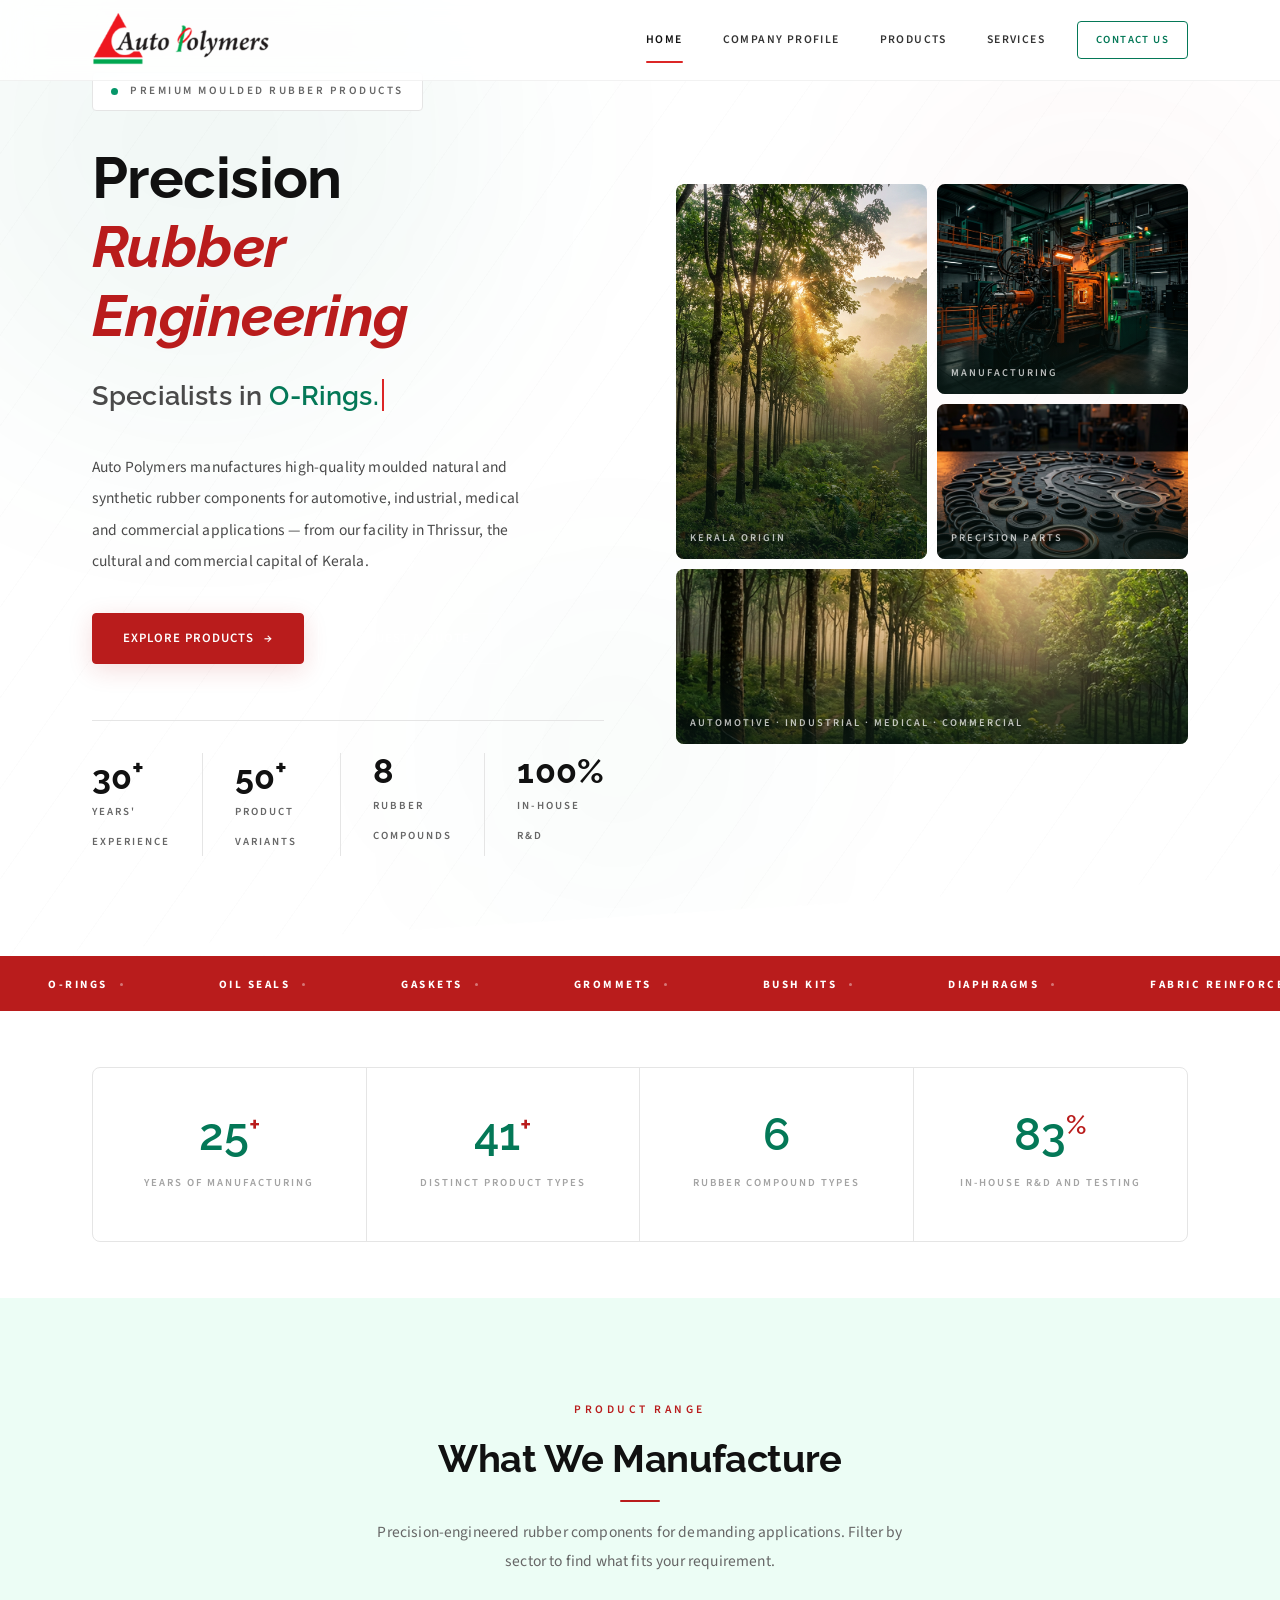
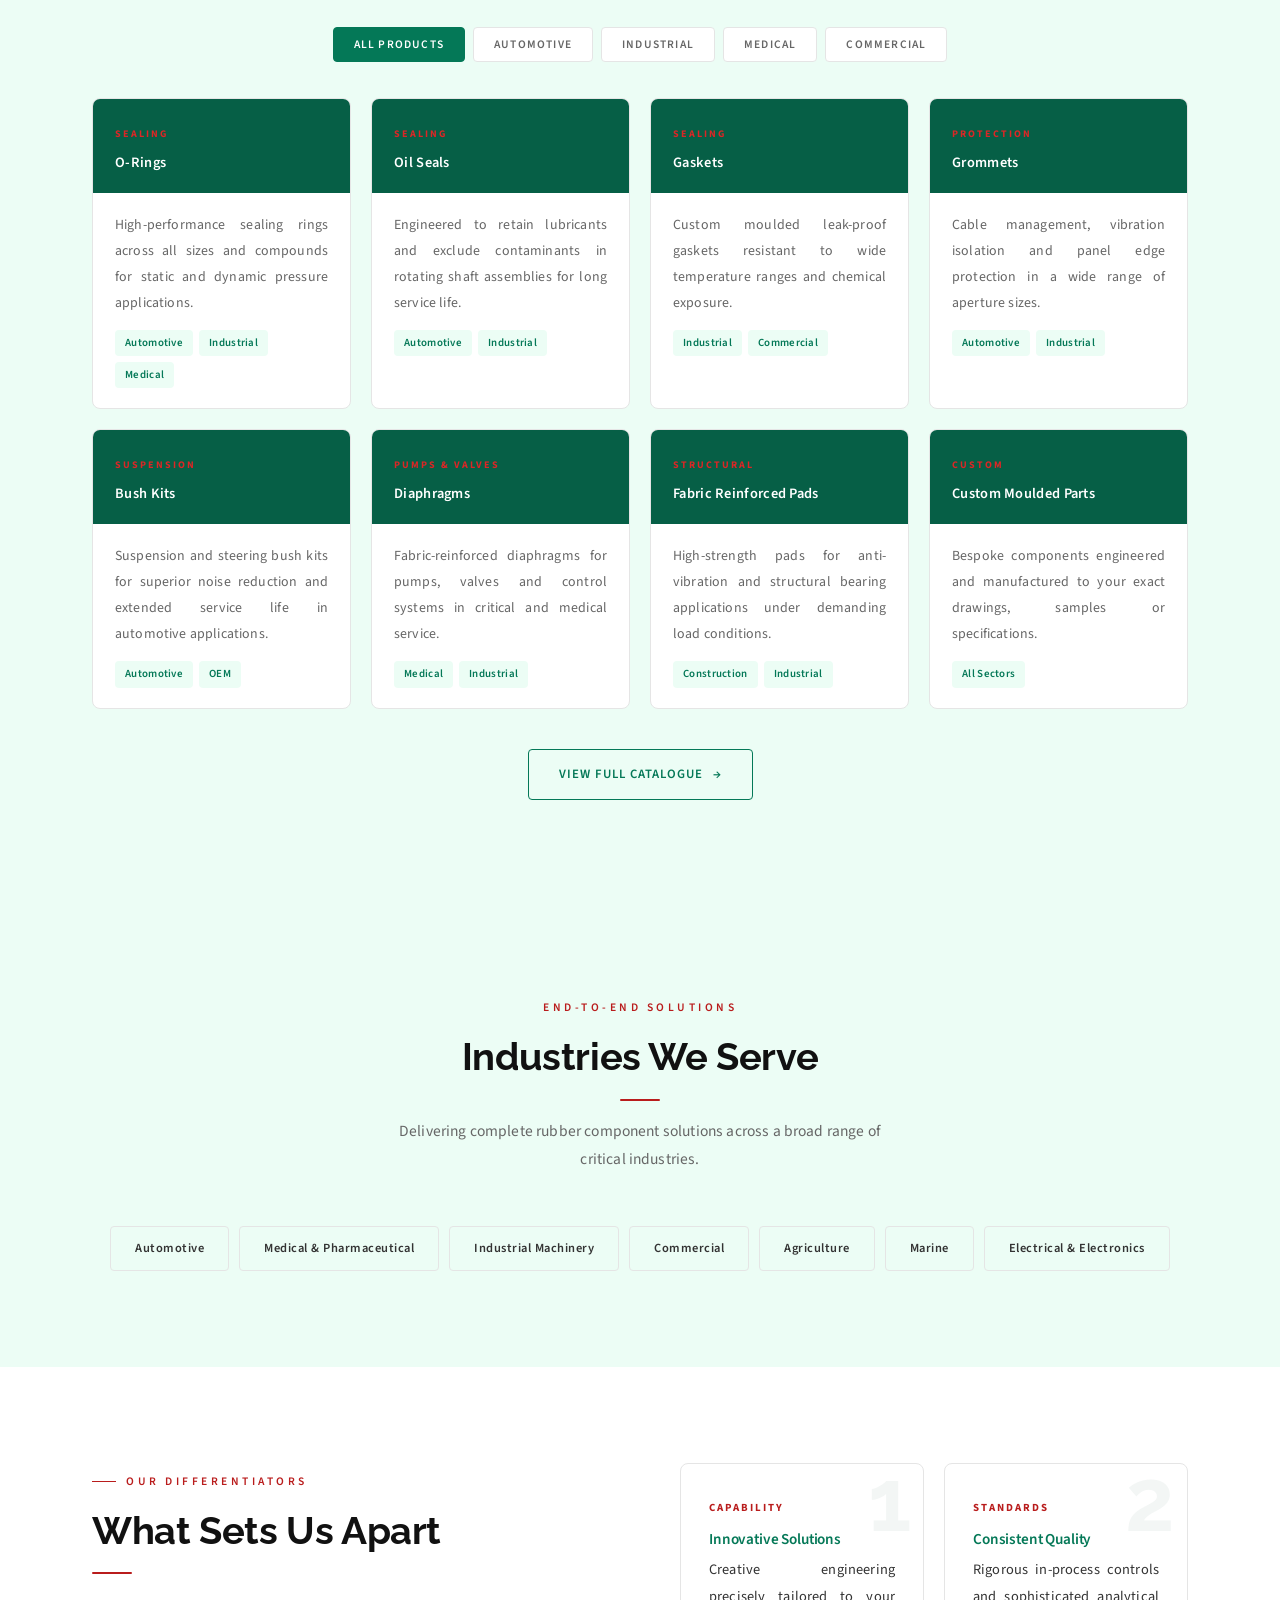
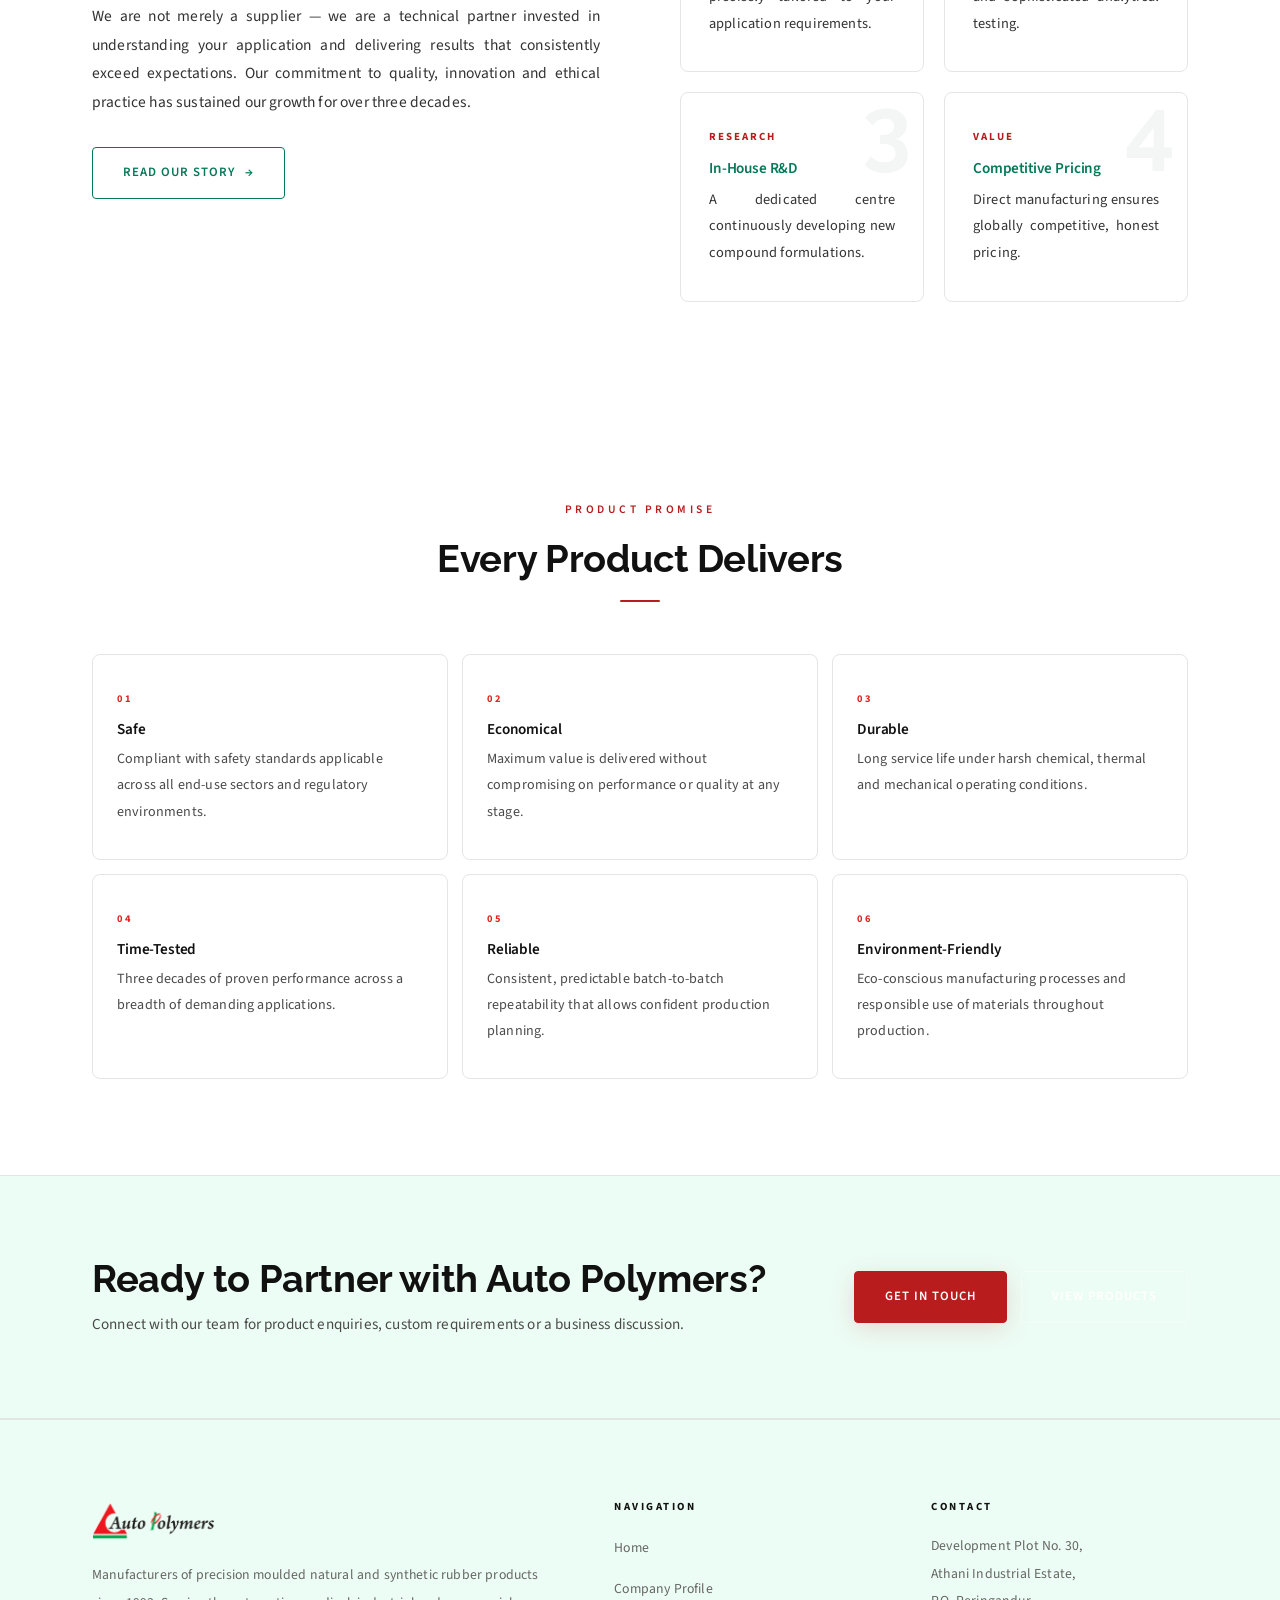
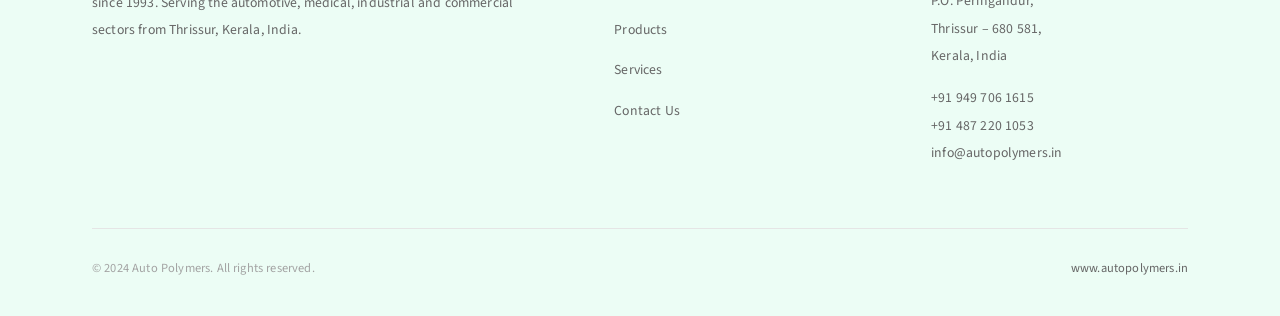
==== commit f182e804: "readme set akki" ====
--- a/index.html
+++ b/index.html
@@ -45,7 +45,7 @@
         <div class="hero-left">
           <div class="hero-status">
             <span class="status-dot"></span>
-            <span>Established 1993 &mdash; Thrissur, Kerala, India</span>
+            <span>Premium Moulded Rubber Products</span>
           </div>
 
           <h1>
@@ -434,13 +434,13 @@
           <p style="margin-top:14px;">
             <a href="tel:+919497061615">+91 949 706 1615</a><br />
             <a href="tel:+914872201053">+91 487 220 1053</a><br />
-            <a href="mailto:info@autopolymers.com">info@autopolymers.com</a>
+            <a href="mailto:info@autopolymers.in">info@autopolymers.in</a>
           </p>
         </div>
       </div>
       <div class="footer-bot">
         <p>&copy; 2024 Auto Polymers. All rights reserved.</p>
-        <p><a href="http://www.autopolymers.com">www.autopolymers.com</a></p>
+        <p><a href="http://www.autopolymers.in">www.autopolymers.in</a></p>
       </div>
     </div>
   </footer>
--- a/style.css
+++ b/style.css
@@ -362,12 +362,12 @@
 }
 
 .nav-logo img {
-  height: 44px;
-}
-
-/* On white scrolled state, the logo sits naturally in its dark color */
+  height: 64px;
+}
+
 .navbar.scrolled .nav-logo img {
-  height: 44px;
+  height: 56px;
+  /* Slightly smaller when scrolled */
 }
 
 .nav-links {
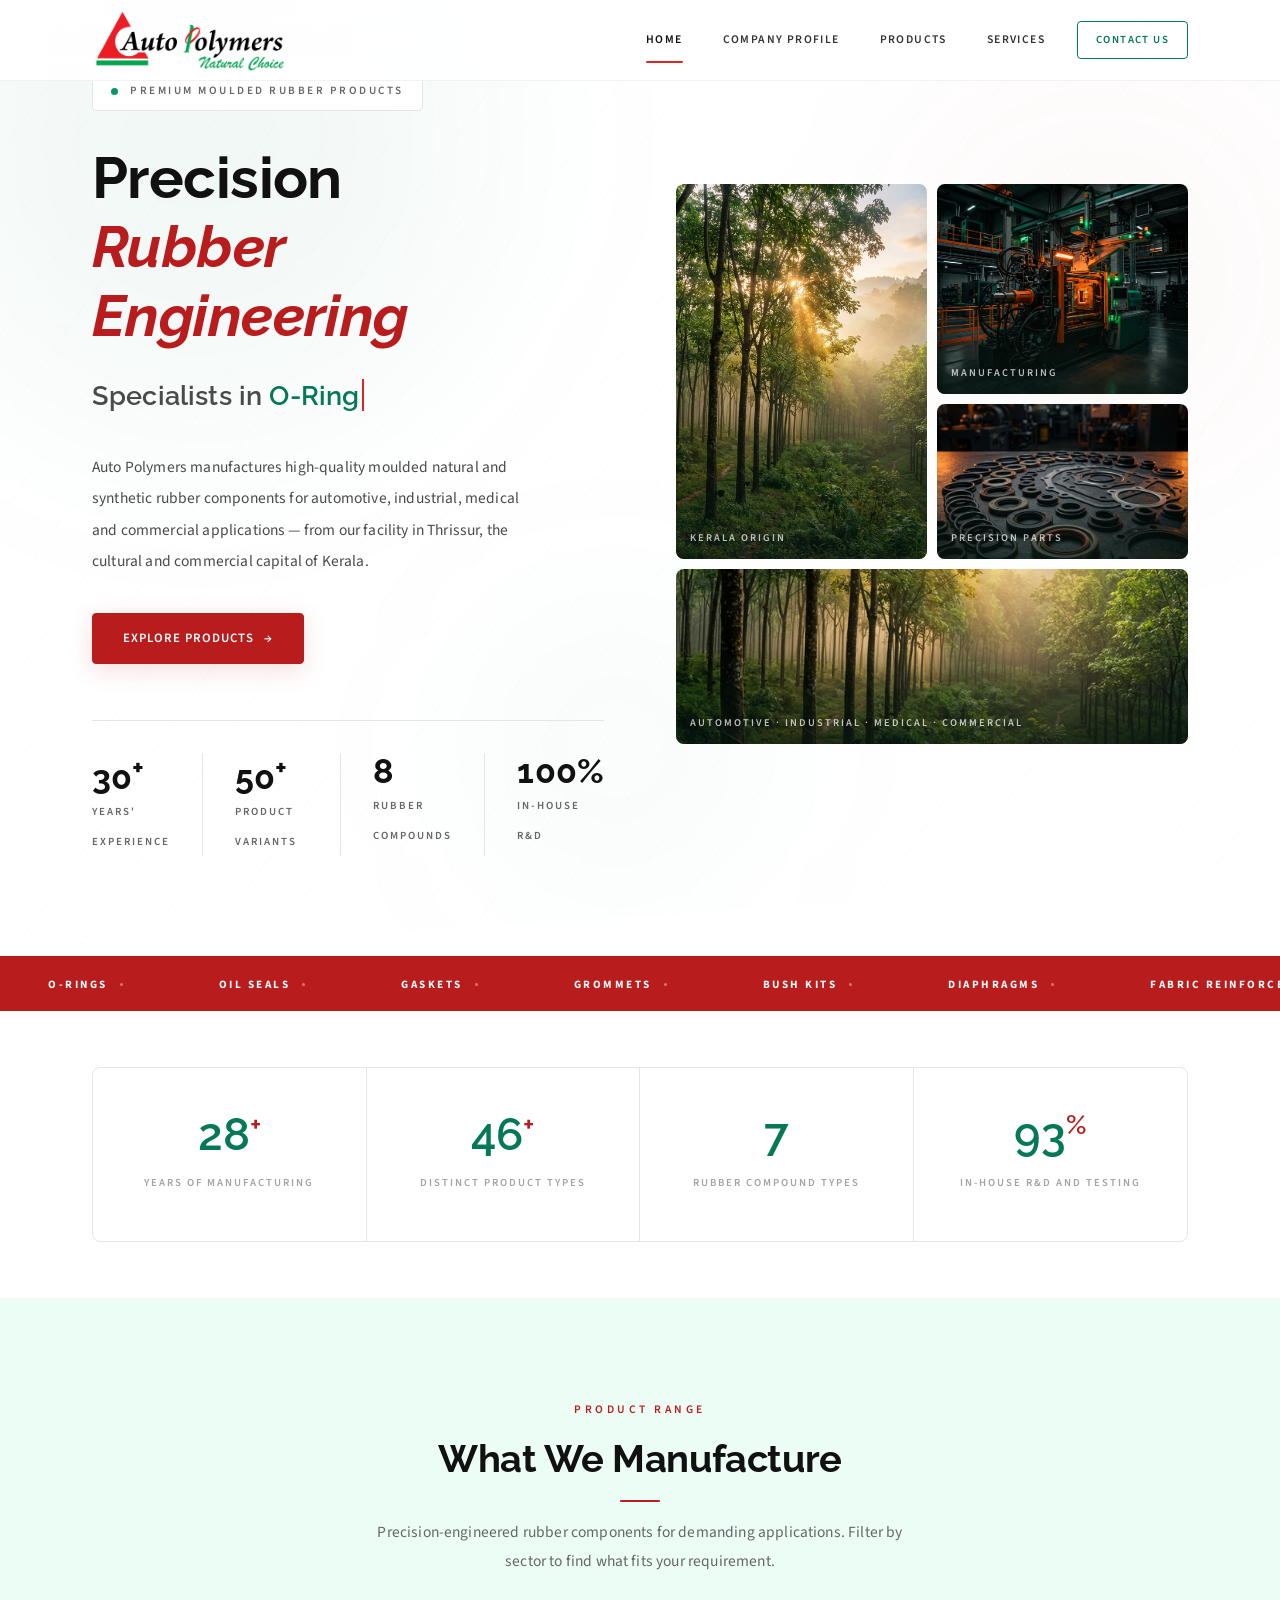
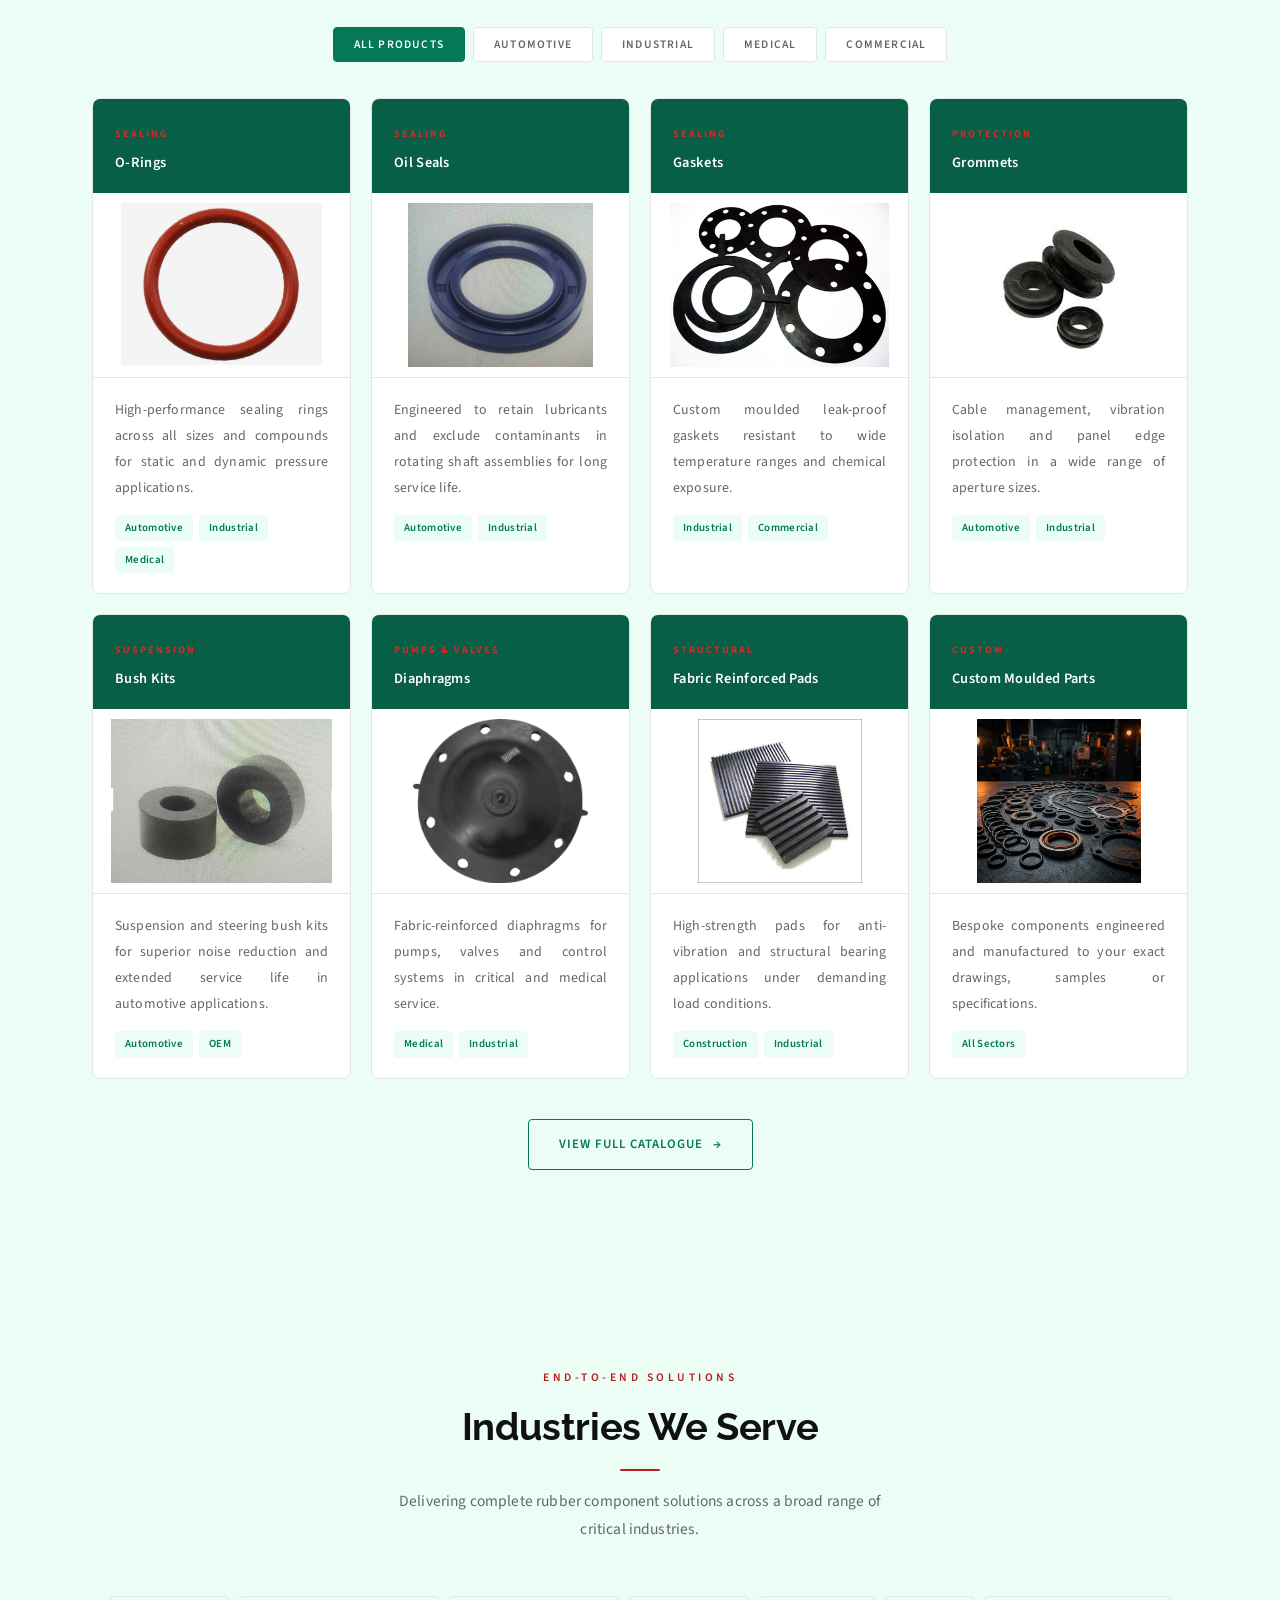
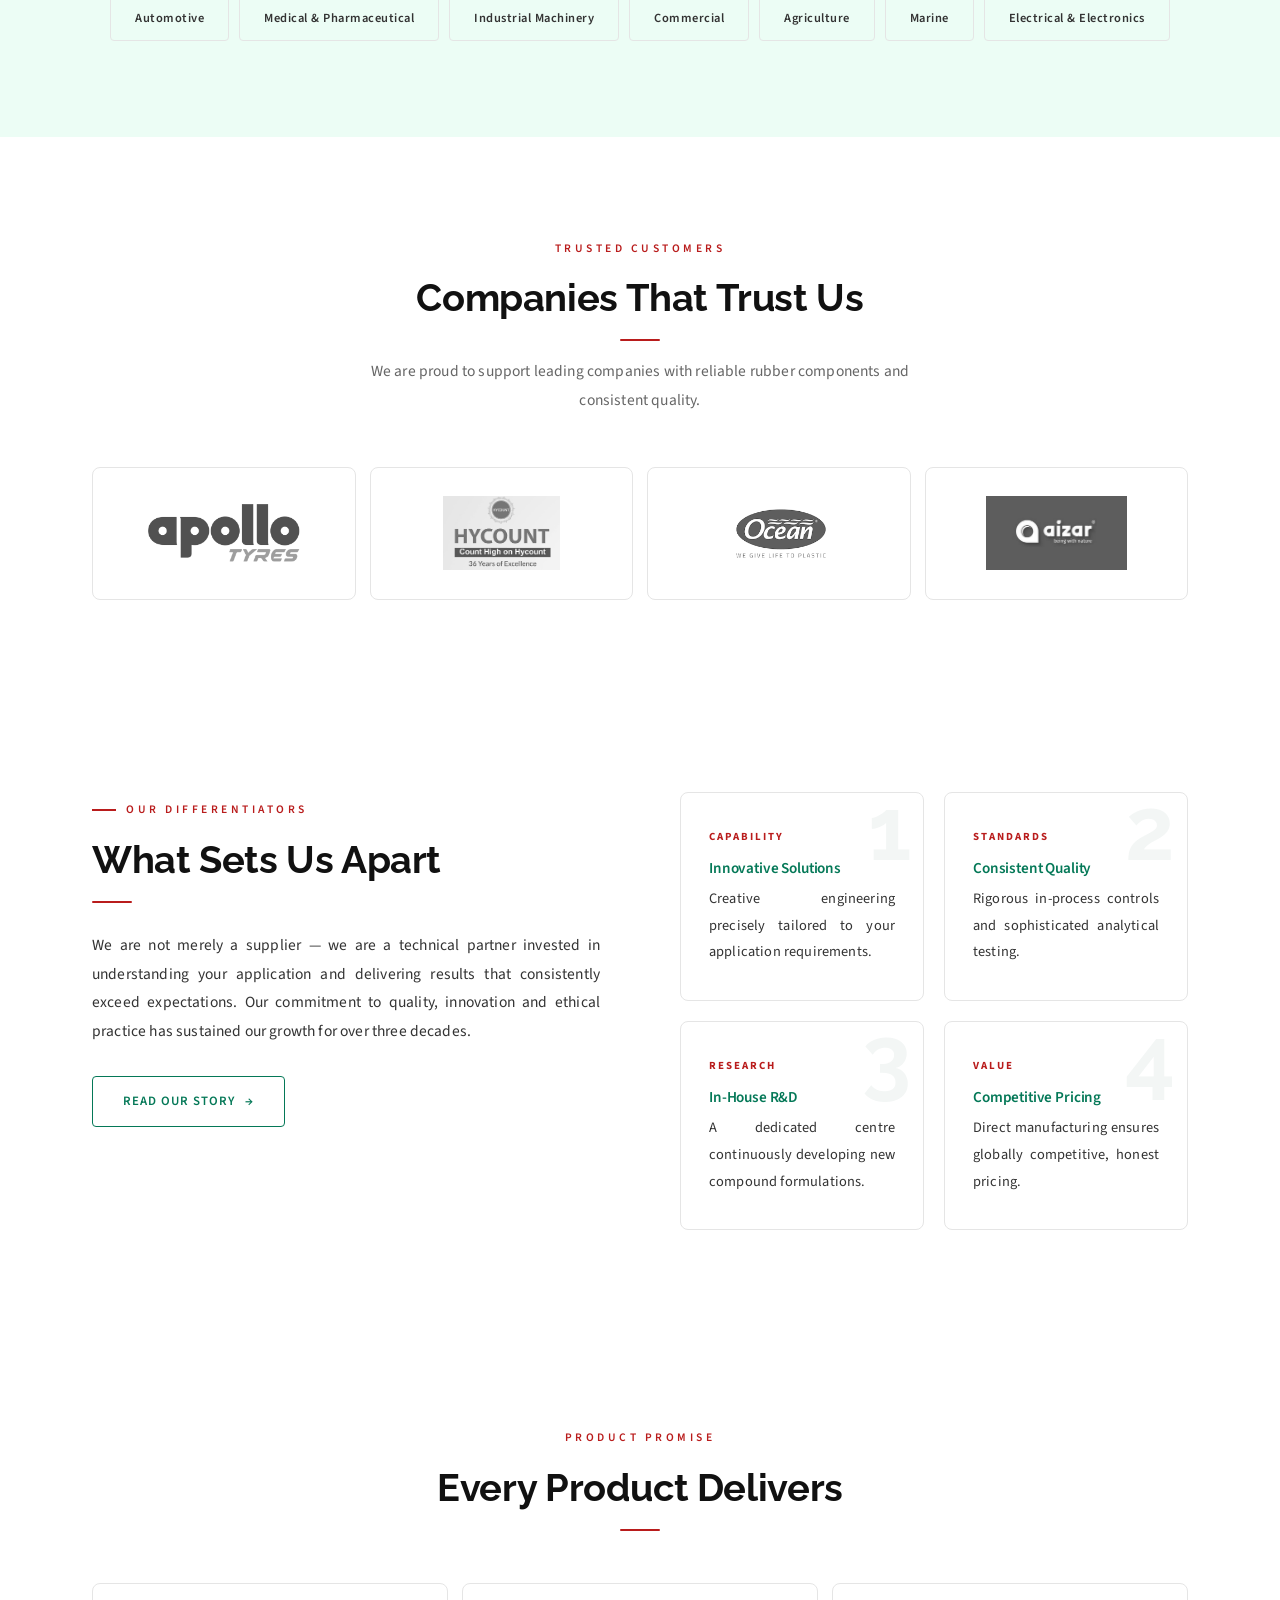
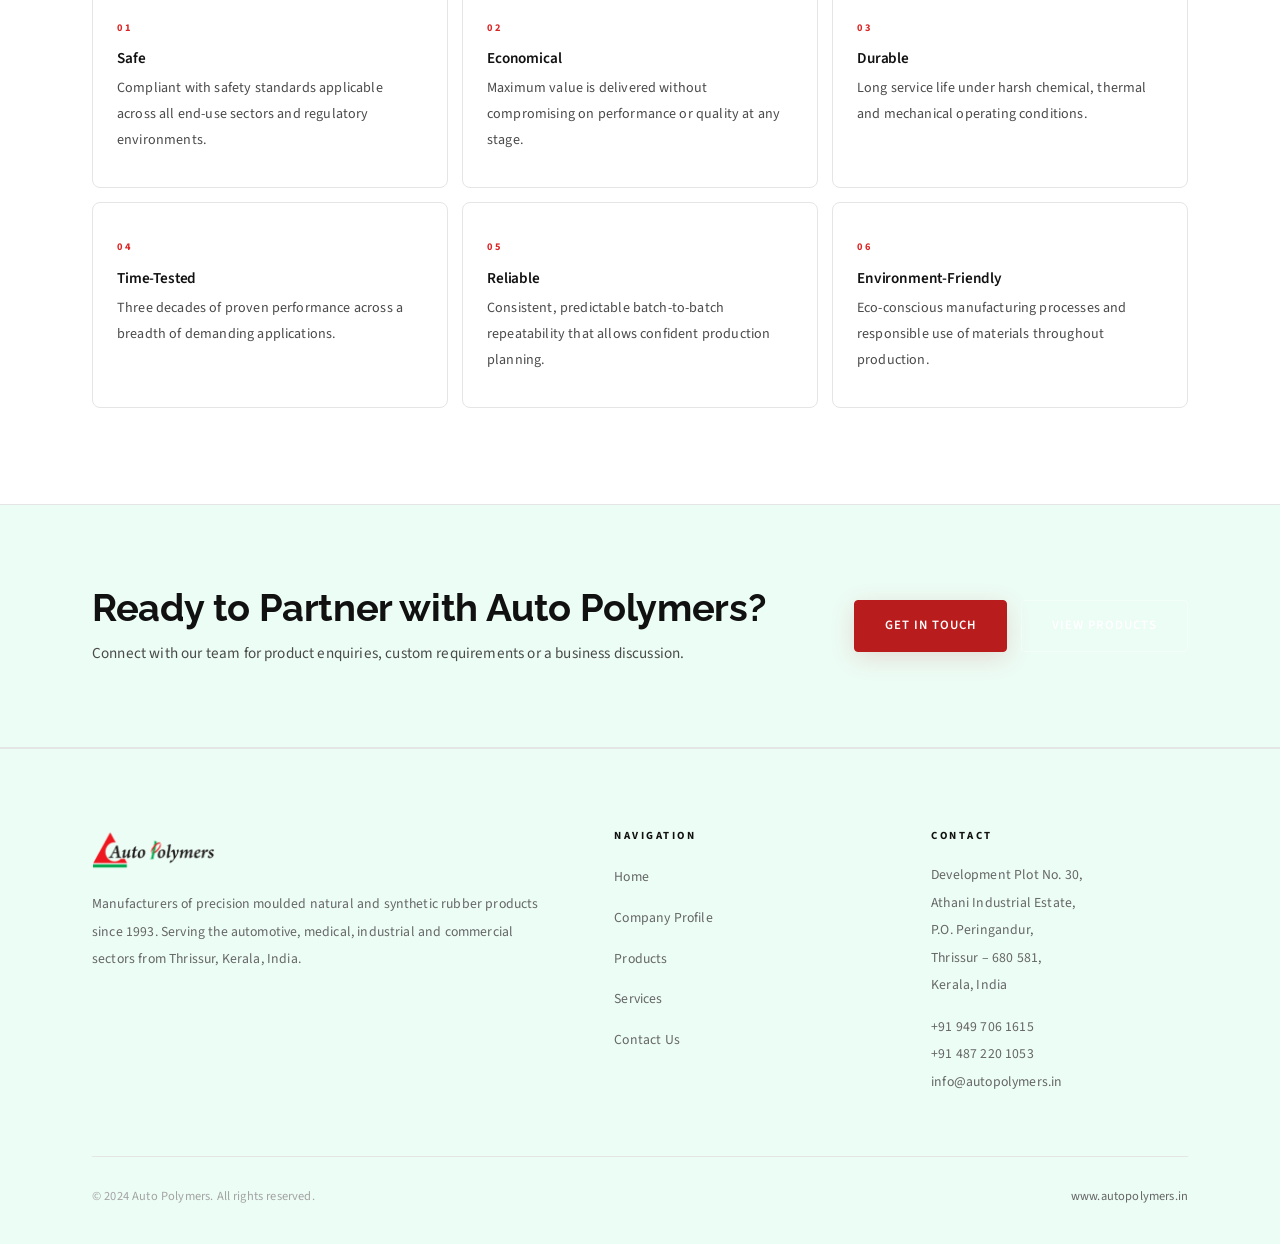
==== commit 721ffd05: "product image, company logo and minor changes in contact us page" ====
--- a/index.html
+++ b/index.html
@@ -22,7 +22,7 @@
   <!-- NAVBAR -->
   <nav class="navbar" id="navbar">
     <div class="container nav-inner">
-      <a href="index.html" class="nav-logo"><img src="Logo.png" alt="Auto Polymers" /></a>
+      <a href="index.html" class="nav-logo"><img src="auto-logo.png" alt="Auto Polymers" /></a>
       <div class="nav-links" id="navLinks">
         <a href="index.html" class="active">Home</a>
         <a href="company.html">Company Profile</a>
@@ -190,6 +190,9 @@
             <span class="pr-cat">Sealing</span>
             <h3>O-Rings</h3>
           </div>
+          <div class="product-media" data-images="product-images/o-ring1.png,product-images/oring2.png">
+            <img src="product-images/o-ring1.png" alt="O-Rings product" loading="lazy" />
+          </div>
           <div class="pr-card-body">
             <p>High-performance sealing rings across all sizes and compounds for static and dynamic pressure
               applications.</p>
@@ -205,6 +208,9 @@
             <span class="pr-cat">Sealing</span>
             <h3>Oil Seals</h3>
           </div>
+          <div class="product-media">
+            <img src="product-images/oil-seal.png" alt="Oil Seals product" loading="lazy" />
+          </div>
           <div class="pr-card-body">
             <p>Engineered to retain lubricants and exclude contaminants in rotating shaft assemblies for long service
               life.</p>
@@ -216,6 +222,9 @@
             <span class="pr-cat">Sealing</span>
             <h3>Gaskets</h3>
           </div>
+          <div class="product-media">
+            <img src="product-images/Gaskets.jpg" alt="Gaskets product" loading="lazy" />
+          </div>
           <div class="pr-card-body">
             <p>Custom moulded leak-proof gaskets resistant to wide temperature ranges and chemical exposure.</p>
             <div class="pr-tags"><span class="pr-tag">Industrial</span><span class="pr-tag">Commercial</span></div>
@@ -226,6 +235,9 @@
             <span class="pr-cat">Protection</span>
             <h3>Grommets</h3>
           </div>
+          <div class="product-media">
+            <img src="product-images/grommet.jpg" alt="Grommets product" loading="lazy" />
+          </div>
           <div class="pr-card-body">
             <p>Cable management, vibration isolation and panel edge protection in a wide range of aperture sizes.</p>
             <div class="pr-tags"><span class="pr-tag">Automotive</span><span class="pr-tag">Industrial</span></div>
@@ -235,6 +247,10 @@
           <div class="pr-card-top">
             <span class="pr-cat">Suspension</span>
             <h3>Bush Kits</h3>
+          </div>
+          <div class="product-media"
+            data-images="product-images/bush-kit.png,product-images/bush-kit2.png,product-images/bush-kit3.png">
+            <img src="product-images/bush-kit.png" alt="Bush Kits product" loading="lazy" />
           </div>
           <div class="pr-card-body">
             <p>Suspension and steering bush kits for superior noise reduction and extended service life in automotive
@@ -247,6 +263,9 @@
             <span class="pr-cat">Pumps &amp; Valves</span>
             <h3>Diaphragms</h3>
           </div>
+          <div class="product-media">
+            <img src="product-images/diaphragm.jpg" alt="Diaphragms product" loading="lazy" />
+          </div>
           <div class="pr-card-body">
             <p>Fabric-reinforced diaphragms for pumps, valves and control systems in critical and medical service.</p>
             <div class="pr-tags"><span class="pr-tag">Medical</span><span class="pr-tag">Industrial</span></div>
@@ -256,6 +275,9 @@
           <div class="pr-card-top">
             <span class="pr-cat">Structural</span>
             <h3>Fabric Reinforced Pads</h3>
+          </div>
+          <div class="product-media">
+            <img src="product-images/reinforced-Pad.jpg" alt="Fabric Reinforced Pads product" loading="lazy" />
           </div>
           <div class="pr-card-body">
             <p>High-strength pads for anti-vibration and structural bearing applications under demanding load
@@ -267,6 +289,9 @@
           <div class="pr-card-top">
             <span class="pr-cat">Custom</span>
             <h3>Custom Moulded Parts</h3>
+          </div>
+          <div class="product-media">
+            <img src="hero_bg.png" alt="Custom moulded parts" loading="lazy" />
           </div>
           <div class="pr-card-body">
             <p>Bespoke components engineered and manufactured to your exact drawings, samples or specifications.</p>
@@ -300,6 +325,32 @@
         <span class="pill pill-dark">Agriculture</span>
         <span class="pill pill-dark">Marine</span>
         <span class="pill pill-dark">Electrical &amp; Electronics</span>
+      </div>
+    </div>
+  </section>
+
+  <!-- TRUSTED CUSTOMERS -->
+  <section class="section bg-white">
+    <div class="container">
+      <div class="sec-head center reveal">
+        <span class="eyebrow">Trusted Customers</span>
+        <h2>Companies That Trust Us</h2>
+        <div class="rule"></div>
+        <p>We are proud to support leading companies with reliable rubber components and consistent quality.</p>
+      </div>
+      <div class="client-logos">
+        <div class="client-logo-card reveal">
+          <img src="company-logos/Apollo_Tyres_Ltd.png" alt="Apollo Tyres logo" loading="lazy" />
+        </div>
+        <div class="client-logo-card reveal rev-d1">
+          <img src="company-logos/hycount.png" alt="Hycount logo" loading="lazy" class="logo-large" />
+        </div>
+        <div class="client-logo-card reveal rev-d2">
+          <img src="company-logos/ocean.png" alt="Ocean logo" loading="lazy" class="logo-large logo-ocean" />
+        </div>
+        <div class="client-logo-card reveal rev-d3">
+          <img src="company-logos/aizar.jpg" alt="Aizar logo" loading="lazy" class="logo-large" />
+        </div>
       </div>
     </div>
   </section>
@@ -499,6 +550,25 @@
     }
     type();
 
+    function initProductSlideshows() {
+      const mediaEls = document.querySelectorAll('.product-media[data-images]');
+      mediaEls.forEach((media, mediaIdx) => {
+        const img = media.querySelector('img');
+        const images = (media.dataset.images || '').split(',').map(s => s.trim()).filter(Boolean);
+        if (!img || images.length < 2) return;
+        let idx = 0;
+        setInterval(() => {
+          idx = (idx + 1) % images.length;
+          img.style.opacity = '0';
+          setTimeout(() => {
+            img.src = images[idx];
+            img.style.opacity = '1';
+          }, 180);
+        }, 2800 + (mediaIdx % 3) * 300);
+      });
+    }
+    initProductSlideshows();
+
     // Product filter
     const tabs = document.querySelectorAll('.filter-tab');
     const cards = document.querySelectorAll('#productGrid .pr-card');
@@ -511,4 +581,4 @@
   </script>
 </body>
 
-</html>+</html>
--- a/style.css
+++ b/style.css
@@ -1130,6 +1130,24 @@
   margin-bottom: 14px;
 }
 
+.product-media {
+  position: relative;
+  height: 185px;
+  overflow: hidden;
+  border-bottom: 1px solid var(--ln);
+  background: #fff;
+  padding: 10px;
+}
+
+.product-media img {
+  width: 100%;
+  height: 100%;
+  object-fit: contain;
+  object-position: center;
+  display: block;
+  transition: opacity .35s ease;
+}
+
 .pr-tags {
   display: flex;
   flex-wrap: wrap;
@@ -1361,6 +1379,54 @@
   background: var(--o500);
   border-color: var(--o500);
   color: var(--wh);
+}
+.client-logos {
+  margin-top: 26px;
+  display: grid;
+  grid-template-columns: repeat(auto-fit, minmax(170px, 1fr));
+  gap: 14px;
+}
+
+.client-logo-card {
+  min-height: 110px;
+  background: var(--wh);
+  border: 1px solid var(--ln);
+  border-radius: var(--r8);
+  display: flex;
+  align-items: center;
+  justify-content: center;
+  padding: 18px;
+  transition: all var(--dur) var(--ease);
+}
+
+.client-logo-card:hover {
+  transform: translateY(-3px);
+  border-color: rgba(224, 88, 0, .3);
+  box-shadow: var(--sh1);
+}
+
+.client-logo-card img {
+  max-width: 100%;
+  max-height: 58px;
+  width: auto;
+  height: auto;
+  object-fit: contain;
+  filter: grayscale(100%);
+  opacity: .9;
+  transition: filter var(--dur), opacity var(--dur);
+}
+
+.client-logo-card img.logo-large {
+  max-height: 74px;
+}
+
+.client-logo-card img.logo-ocean {
+  max-height: 95px;
+}
+
+.client-logo-card:hover img {
+  filter: grayscale(0%);
+  opacity: 1;
 }
 
 /* ─── Compounds ──────────────────────────────────────────── */
@@ -2240,4 +2306,4 @@
   .attr-grid {
     grid-template-columns: 1fr;
   }
-}+}
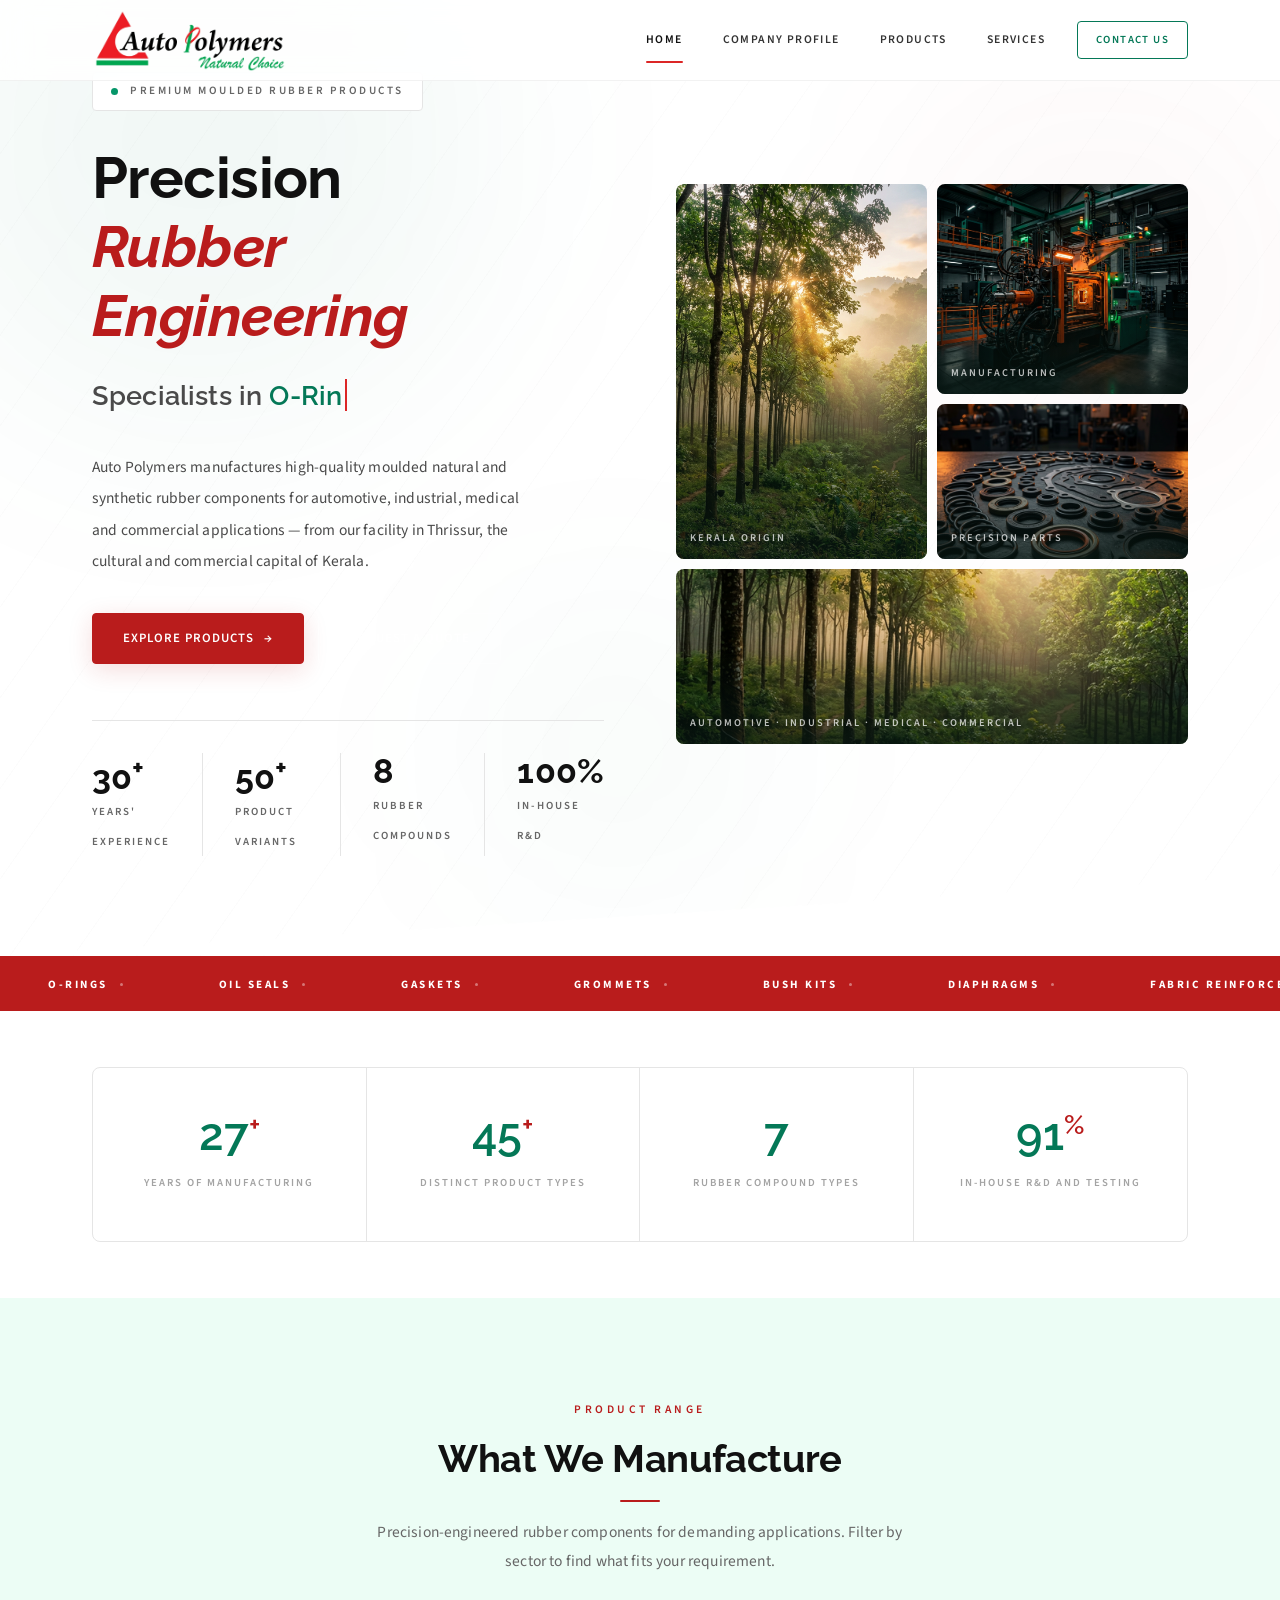
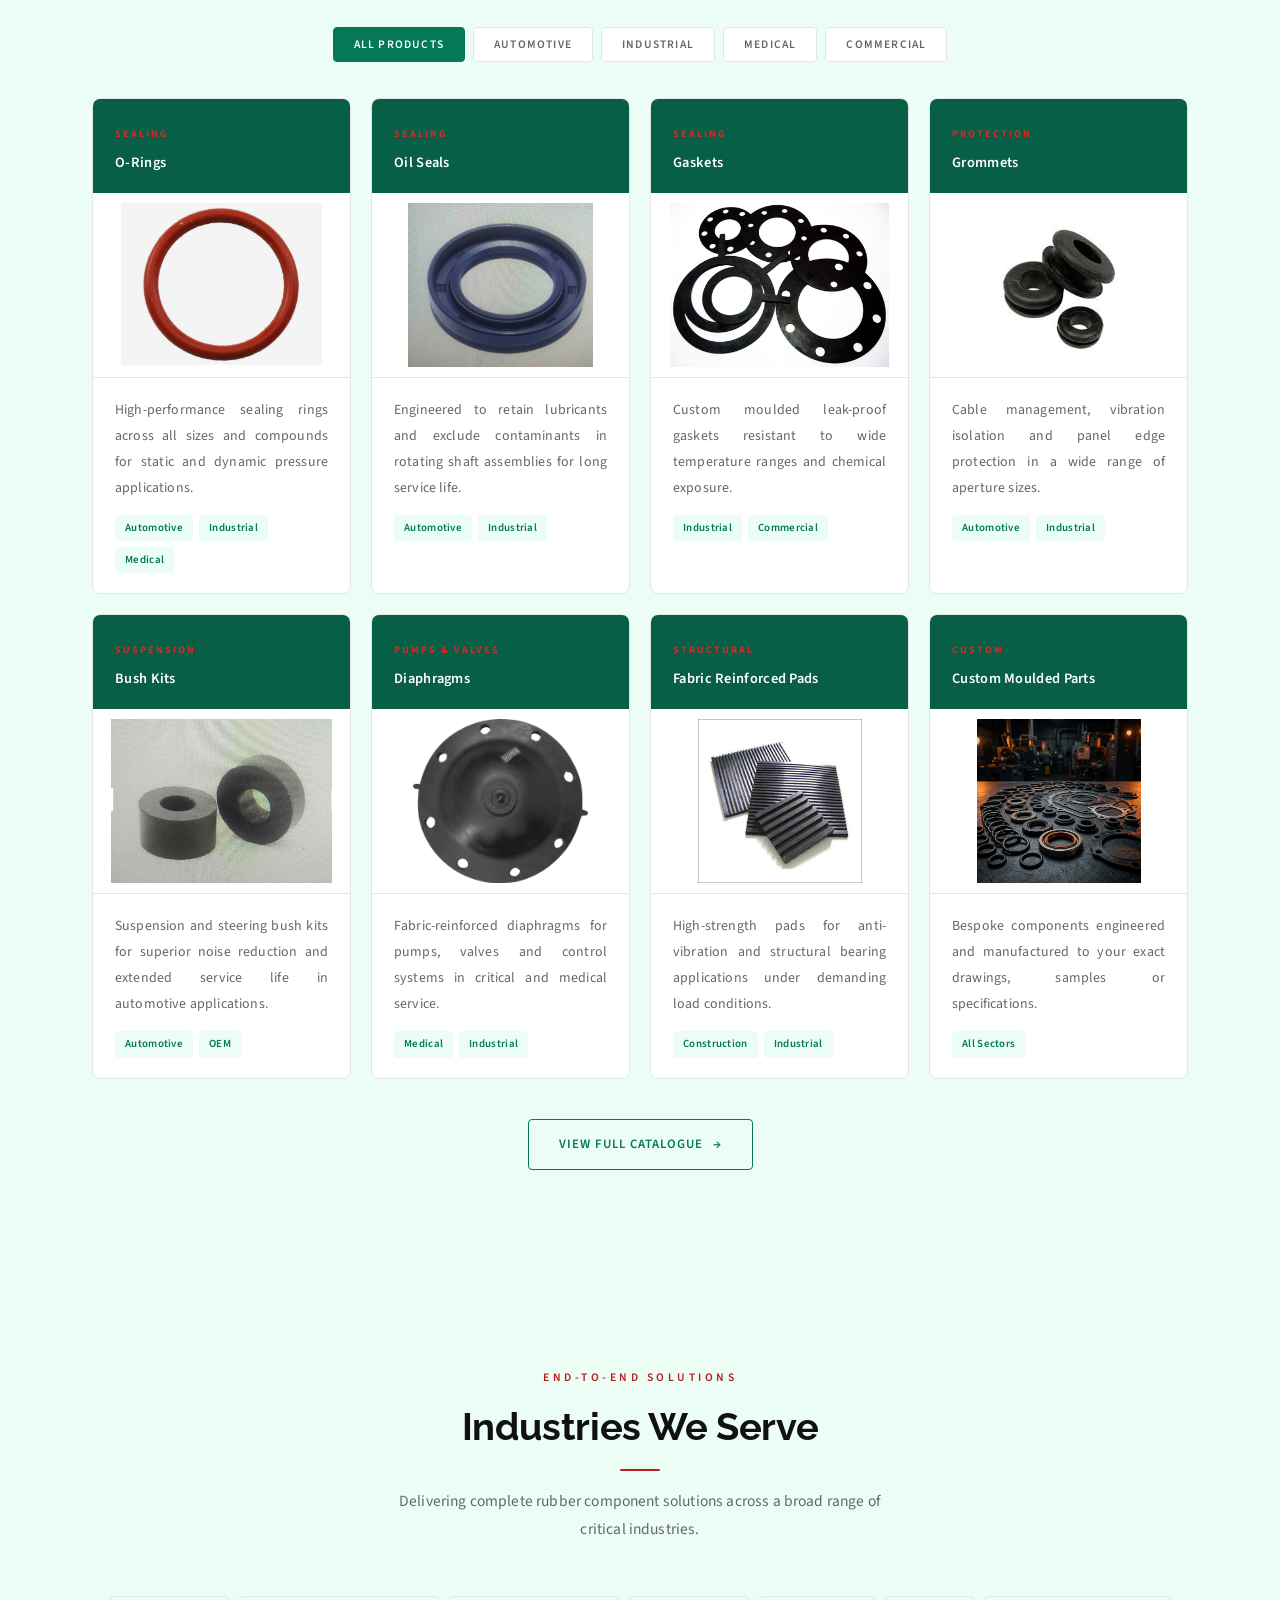
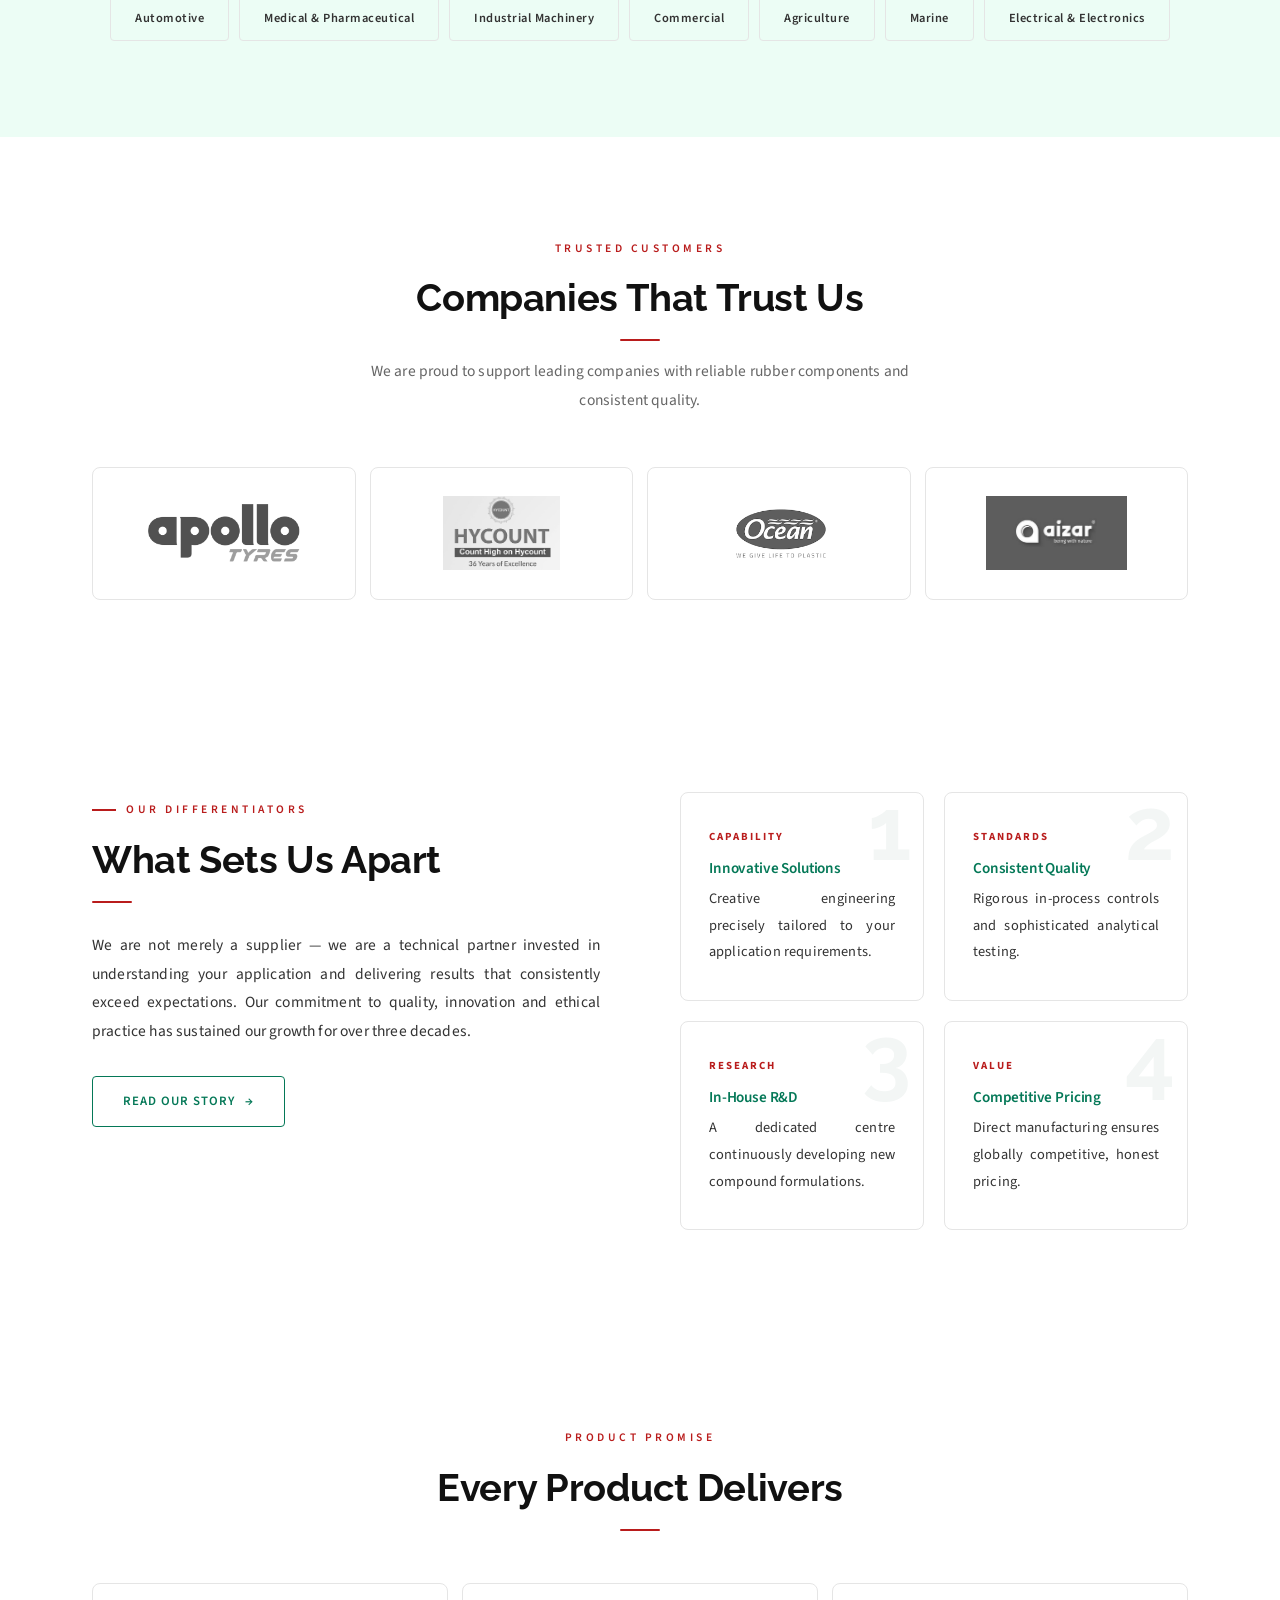
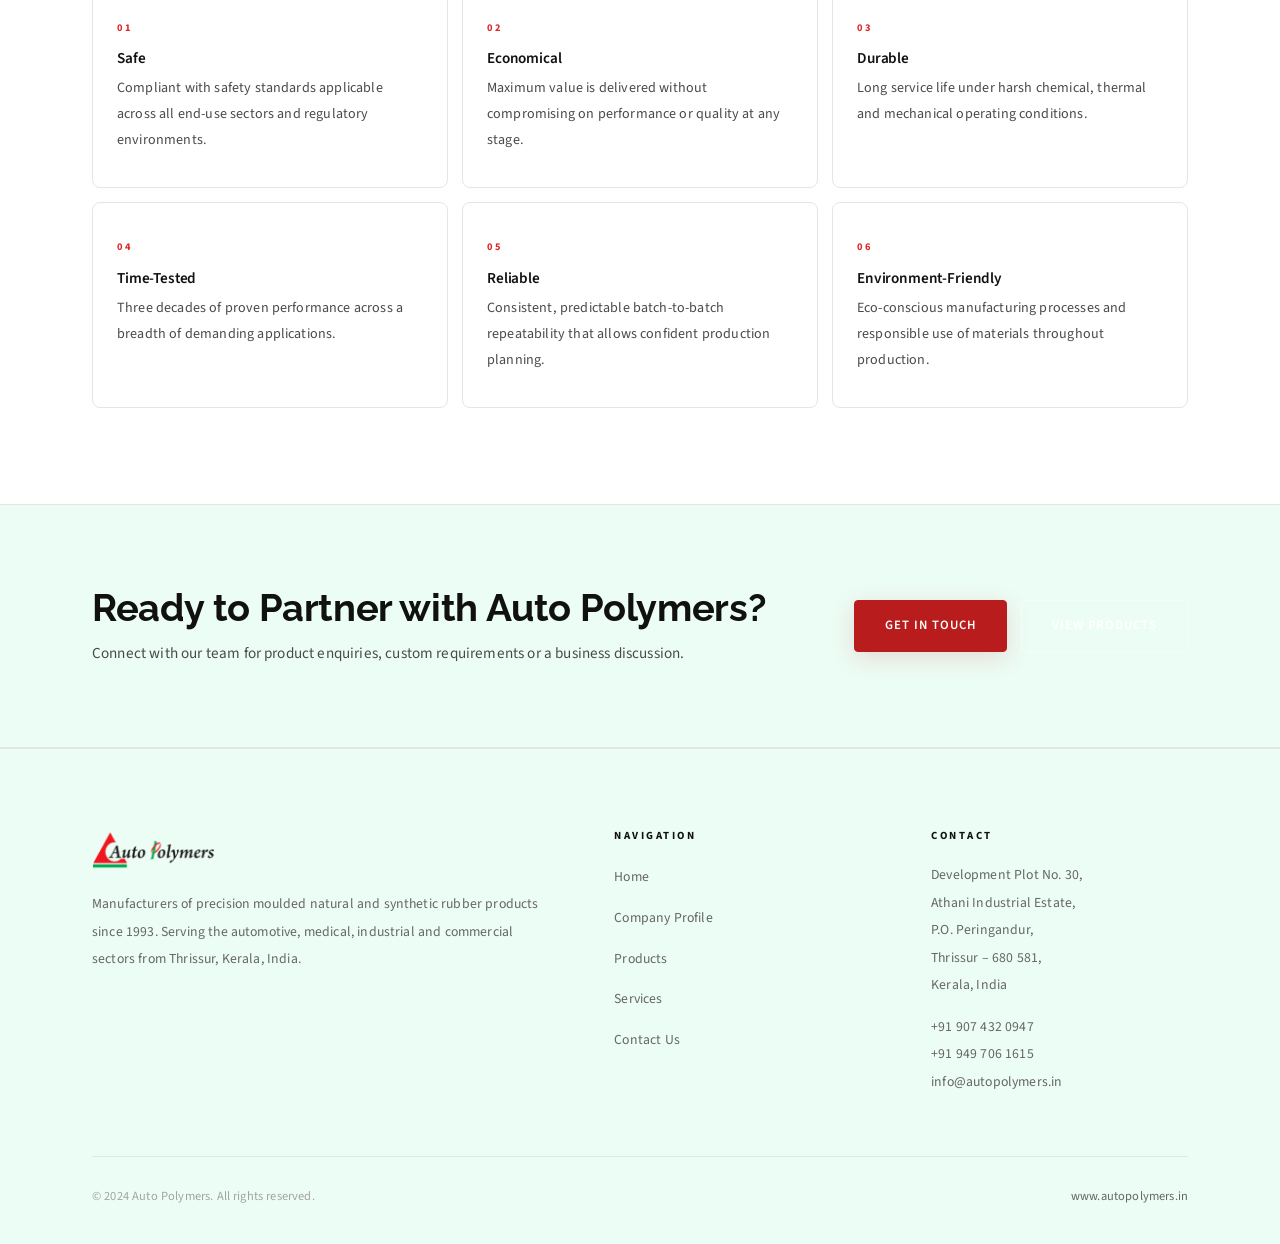
==== commit 9a02e3e5: "conntact changes" ====
--- a/index.html
+++ b/index.html
@@ -483,8 +483,8 @@
           <p>Development Plot No. 30,<br />Athani Industrial Estate,<br />P.O. Peringandur,<br />Thrissur &ndash; 680
             581,<br />Kerala, India</p>
           <p style="margin-top:14px;">
+            <a href="tel:+919074320947">+91 907 432 0947</a><br />
             <a href="tel:+919497061615">+91 949 706 1615</a><br />
-            <a href="tel:+914872201053">+91 487 220 1053</a><br />
             <a href="mailto:info@autopolymers.in">info@autopolymers.in</a>
           </p>
         </div>
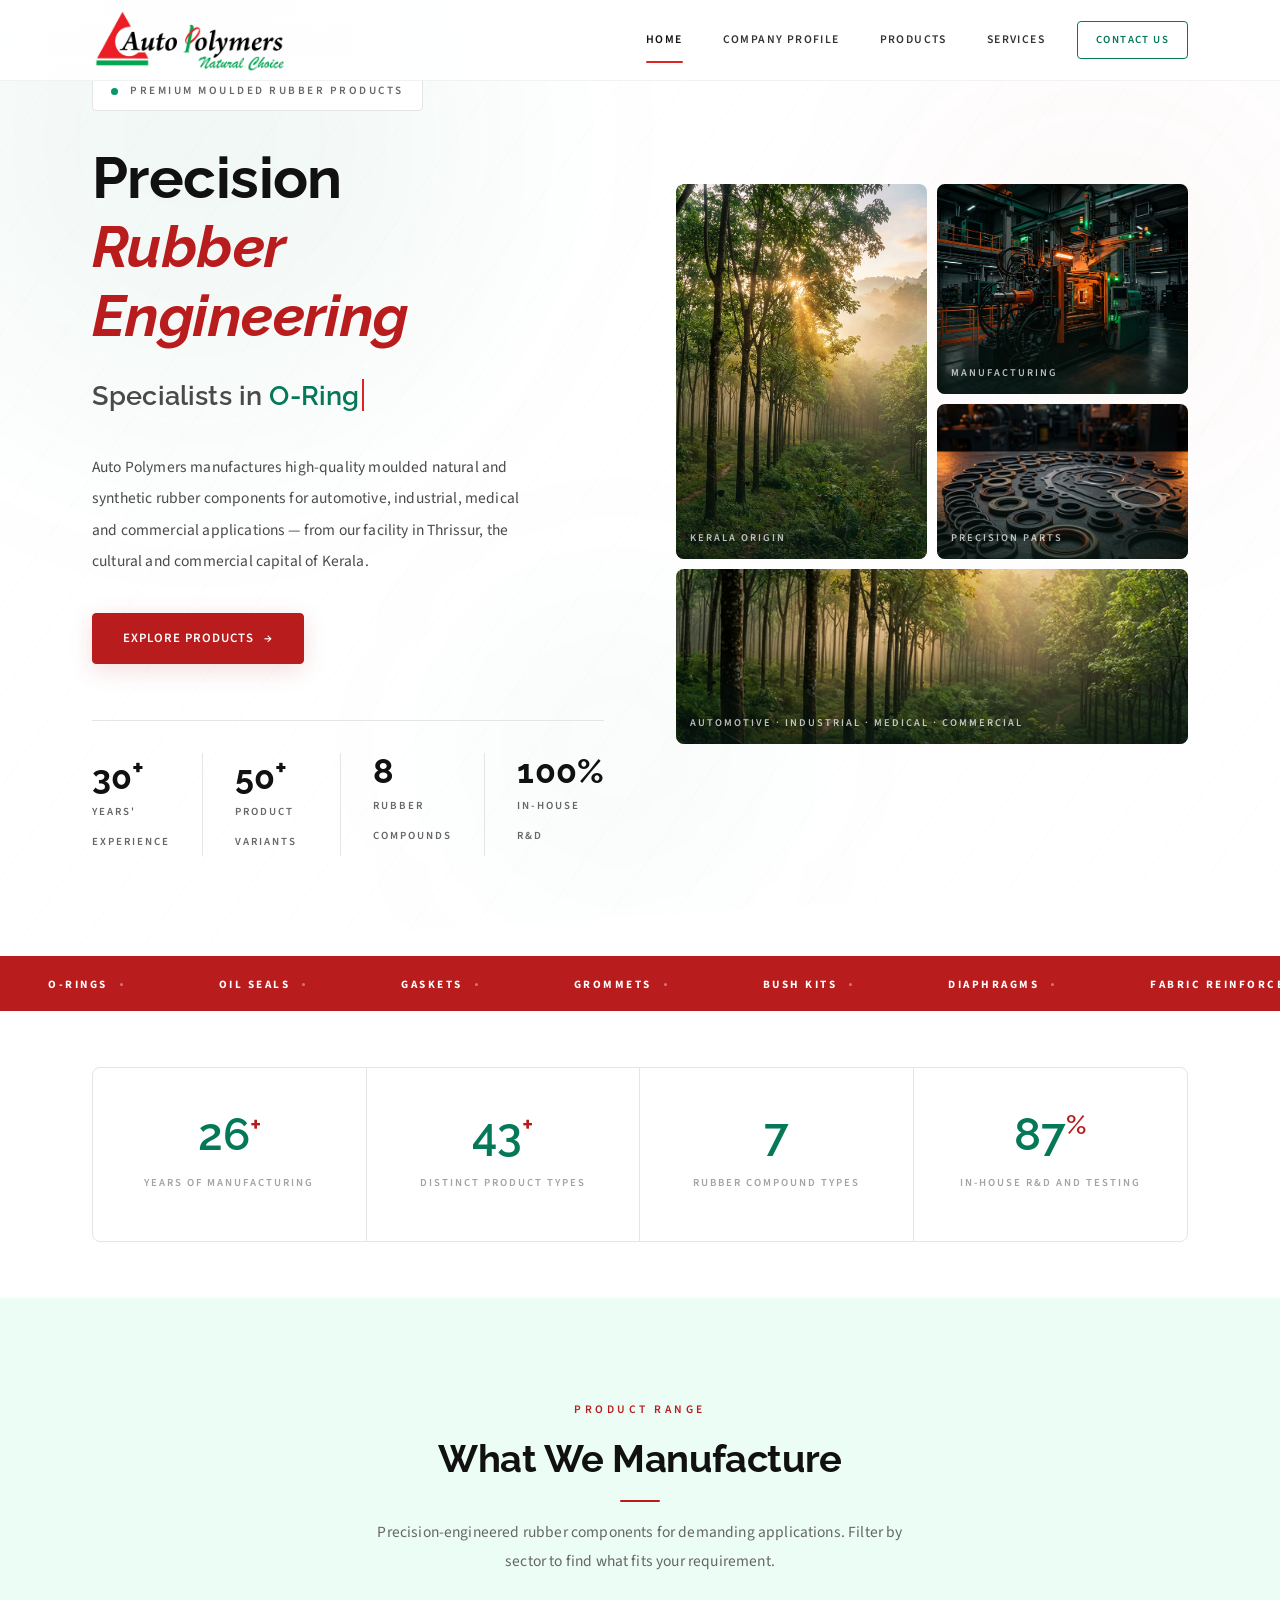
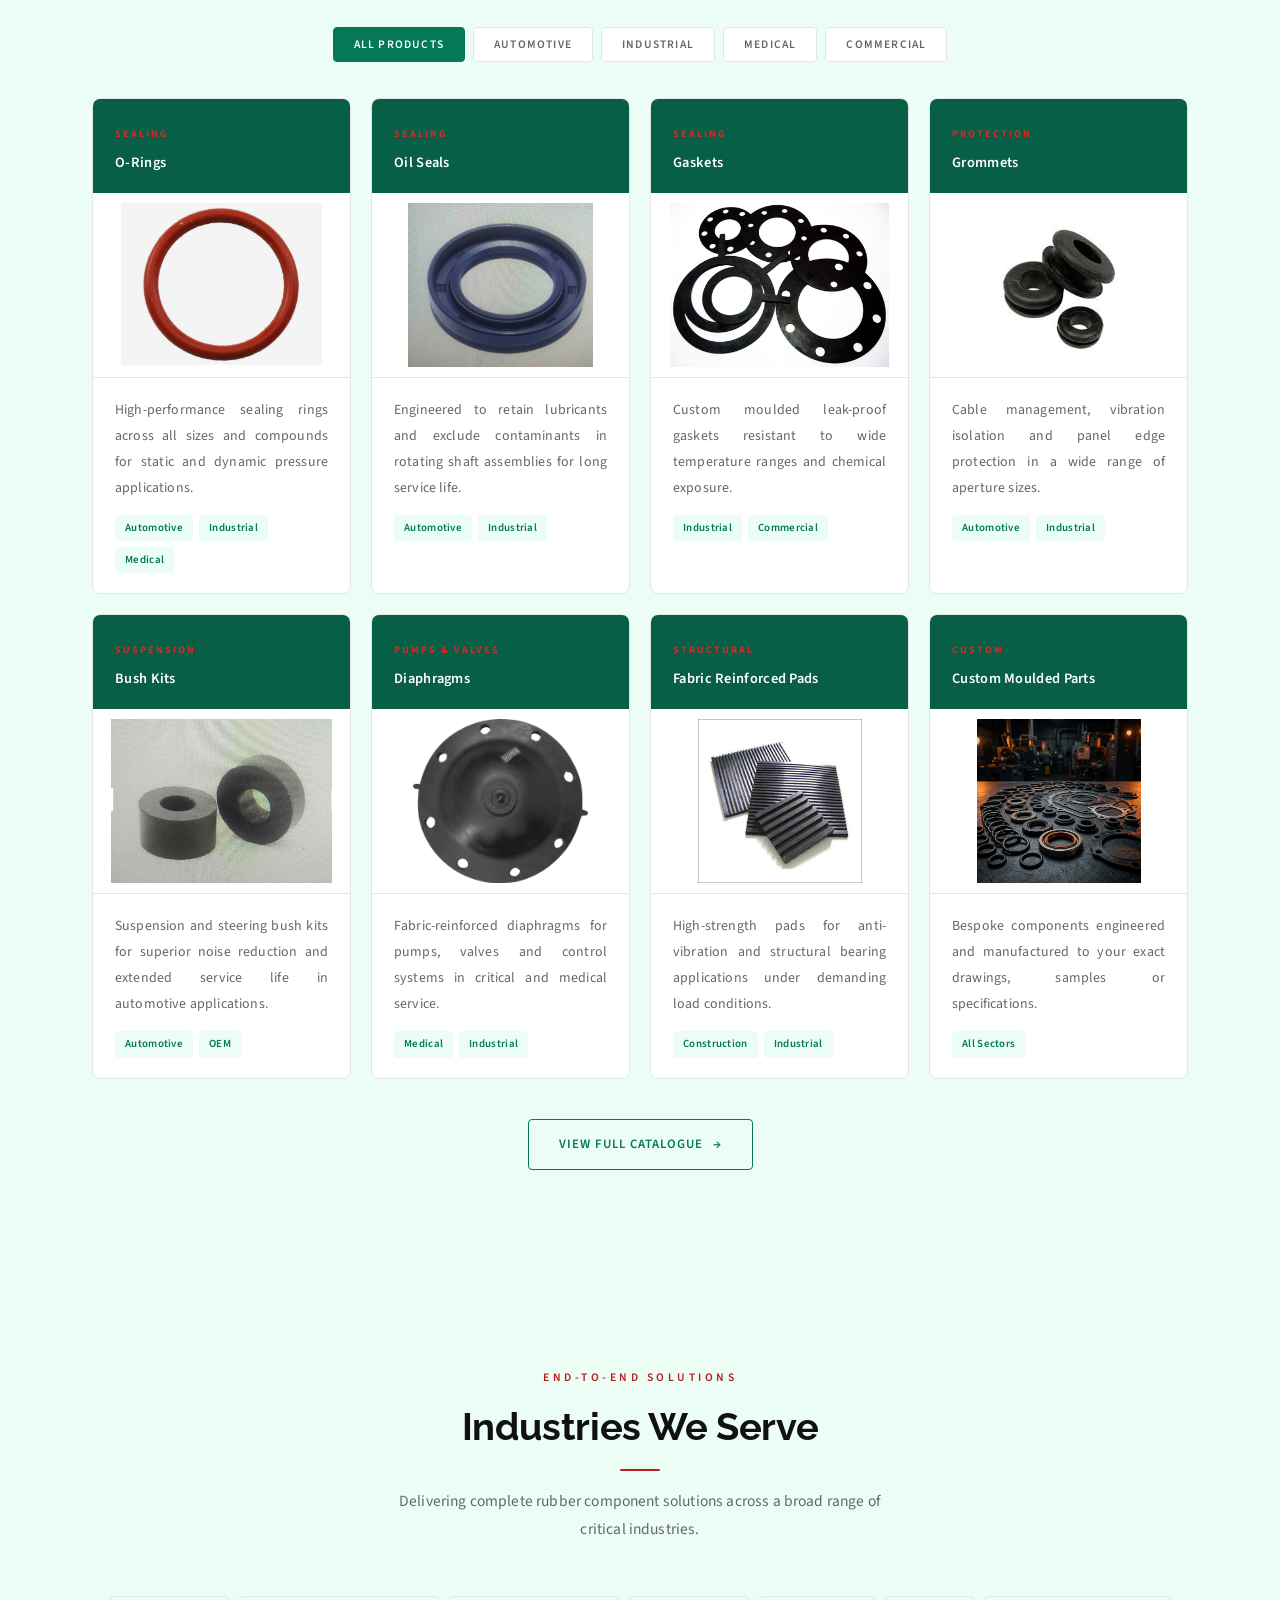
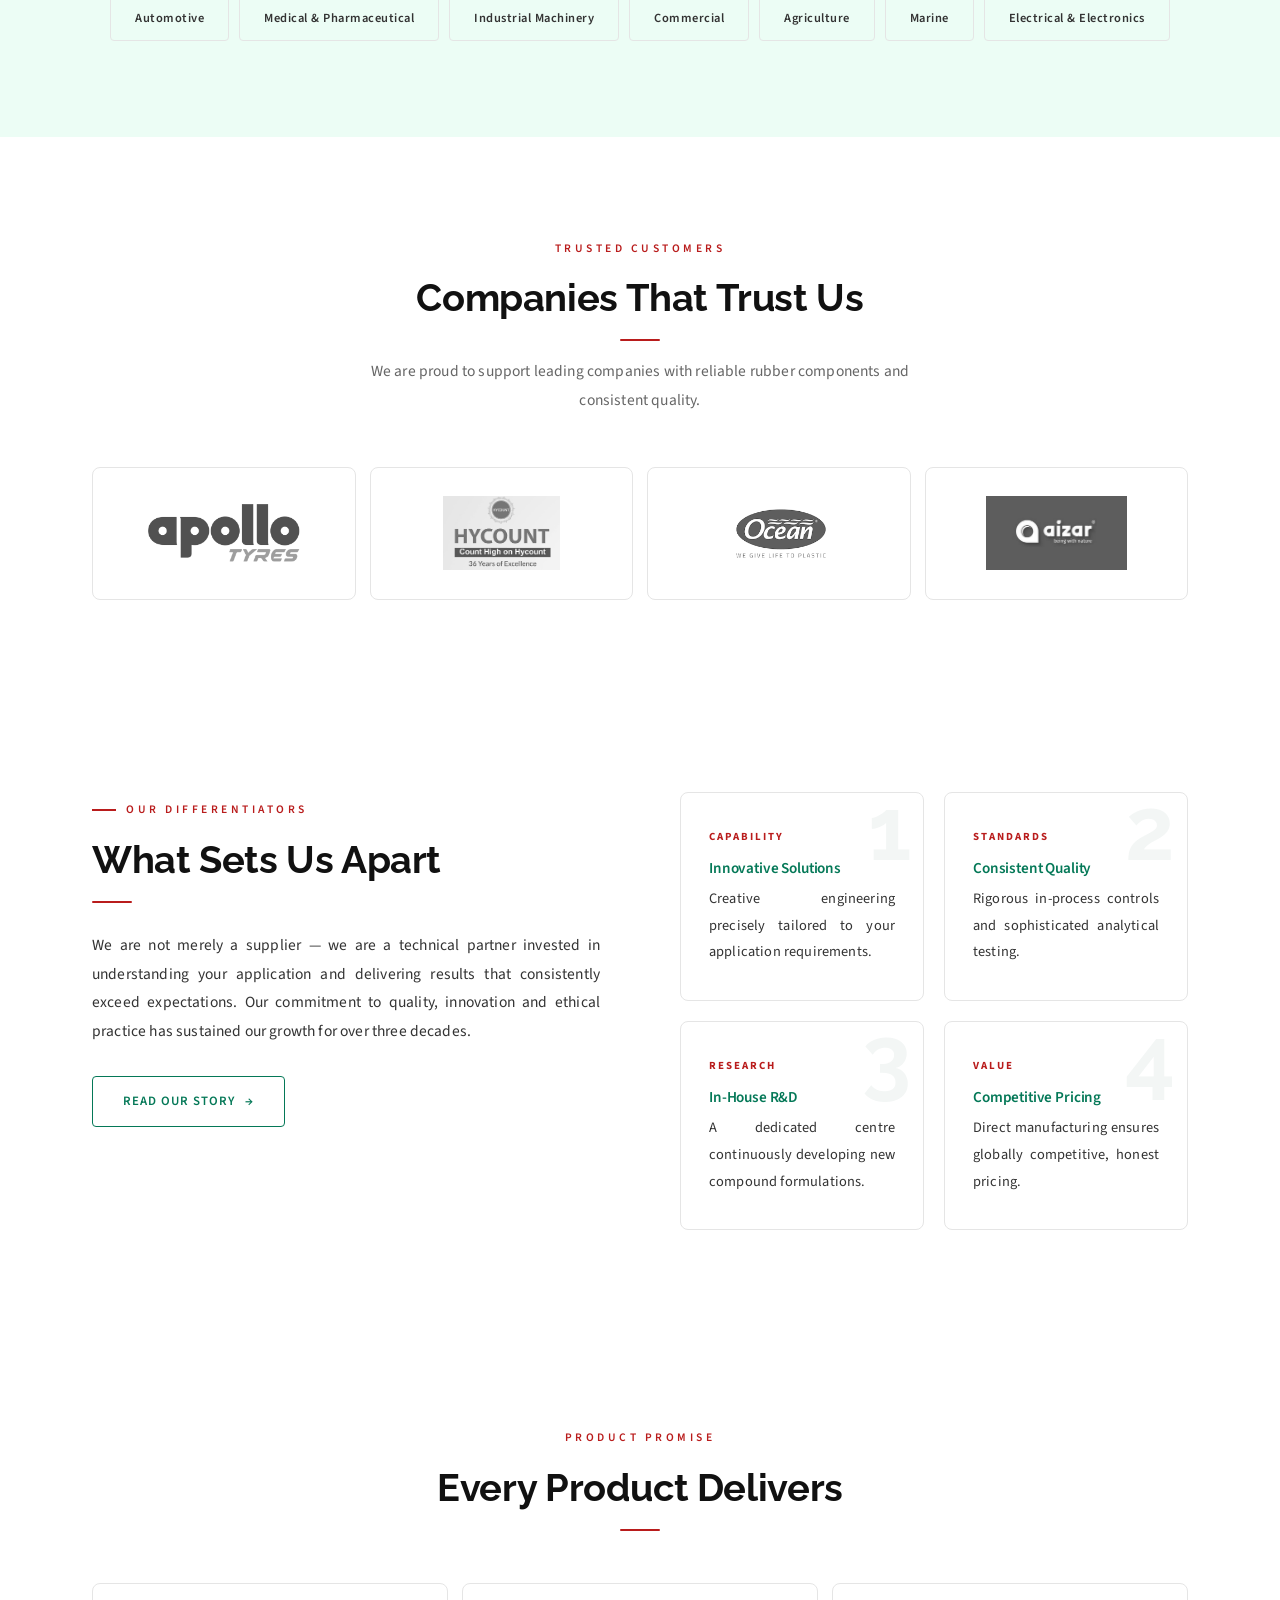
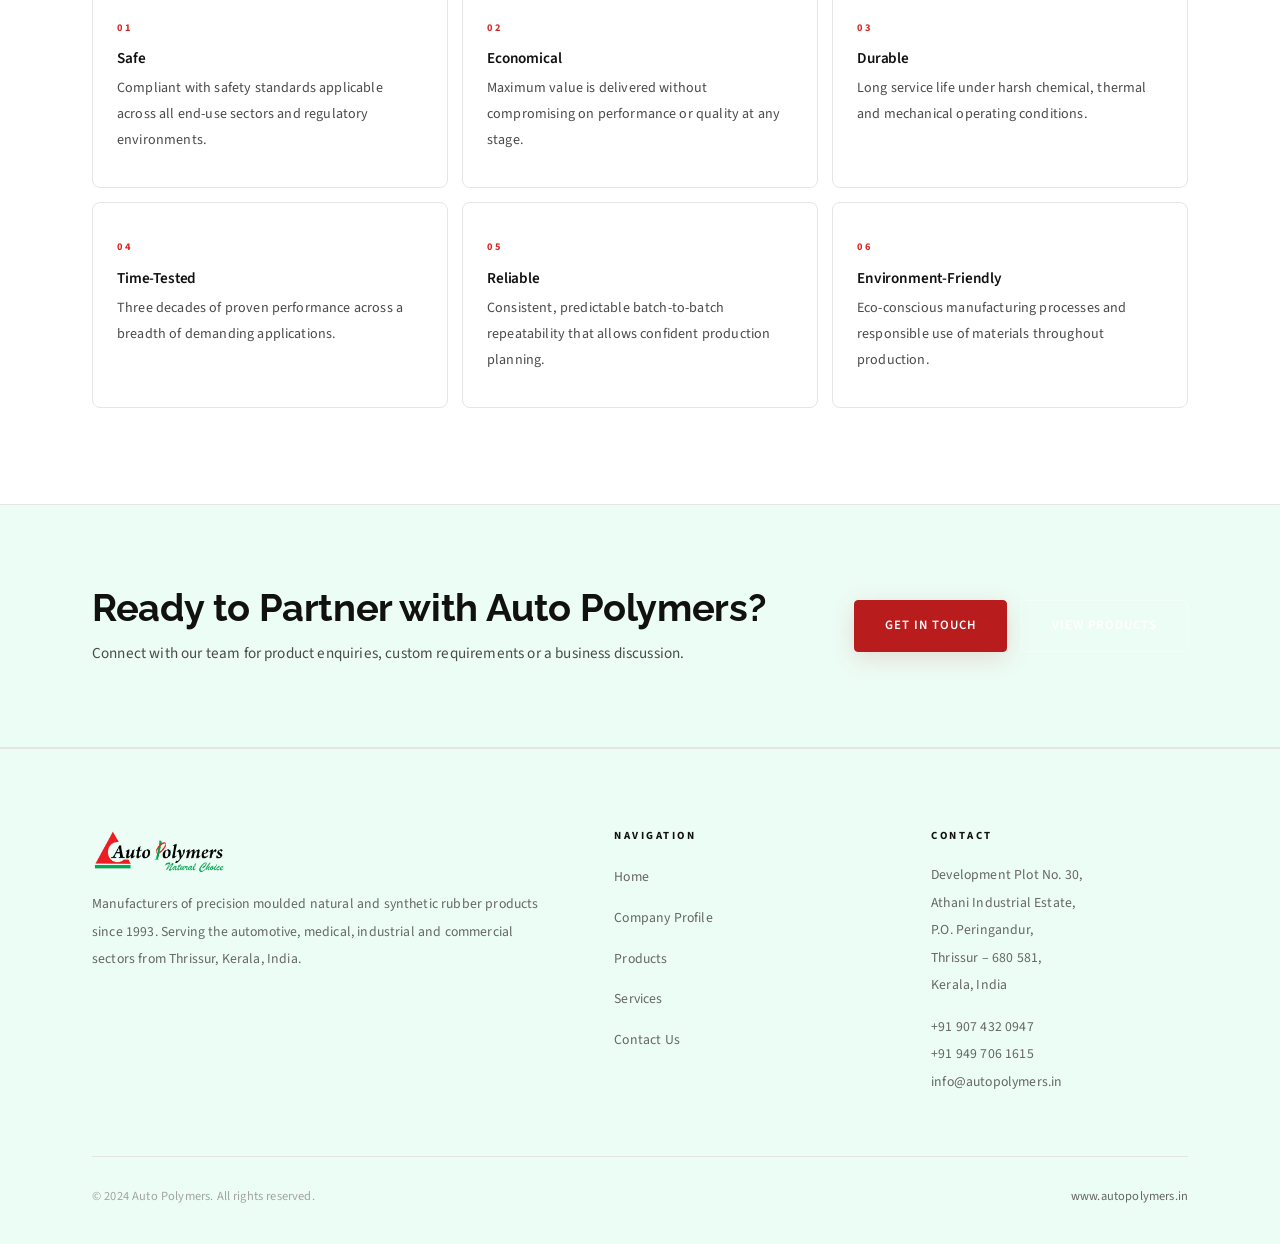
==== commit b246ff76: "logo updated" ====
--- a/index.html
+++ b/index.html
@@ -464,7 +464,7 @@
     <div class="container">
       <div class="footer-top">
         <div class="f-brand">
-          <img src="Logo.png" alt="Auto Polymers" />
+          <img src="auto-logo.png" alt="Auto Polymers" />
           <p>Manufacturers of precision moulded natural and synthetic rubber products since 1993. Serving the
             automotive, medical, industrial and commercial sectors from Thrissur, Kerala, India.</p>
         </div>
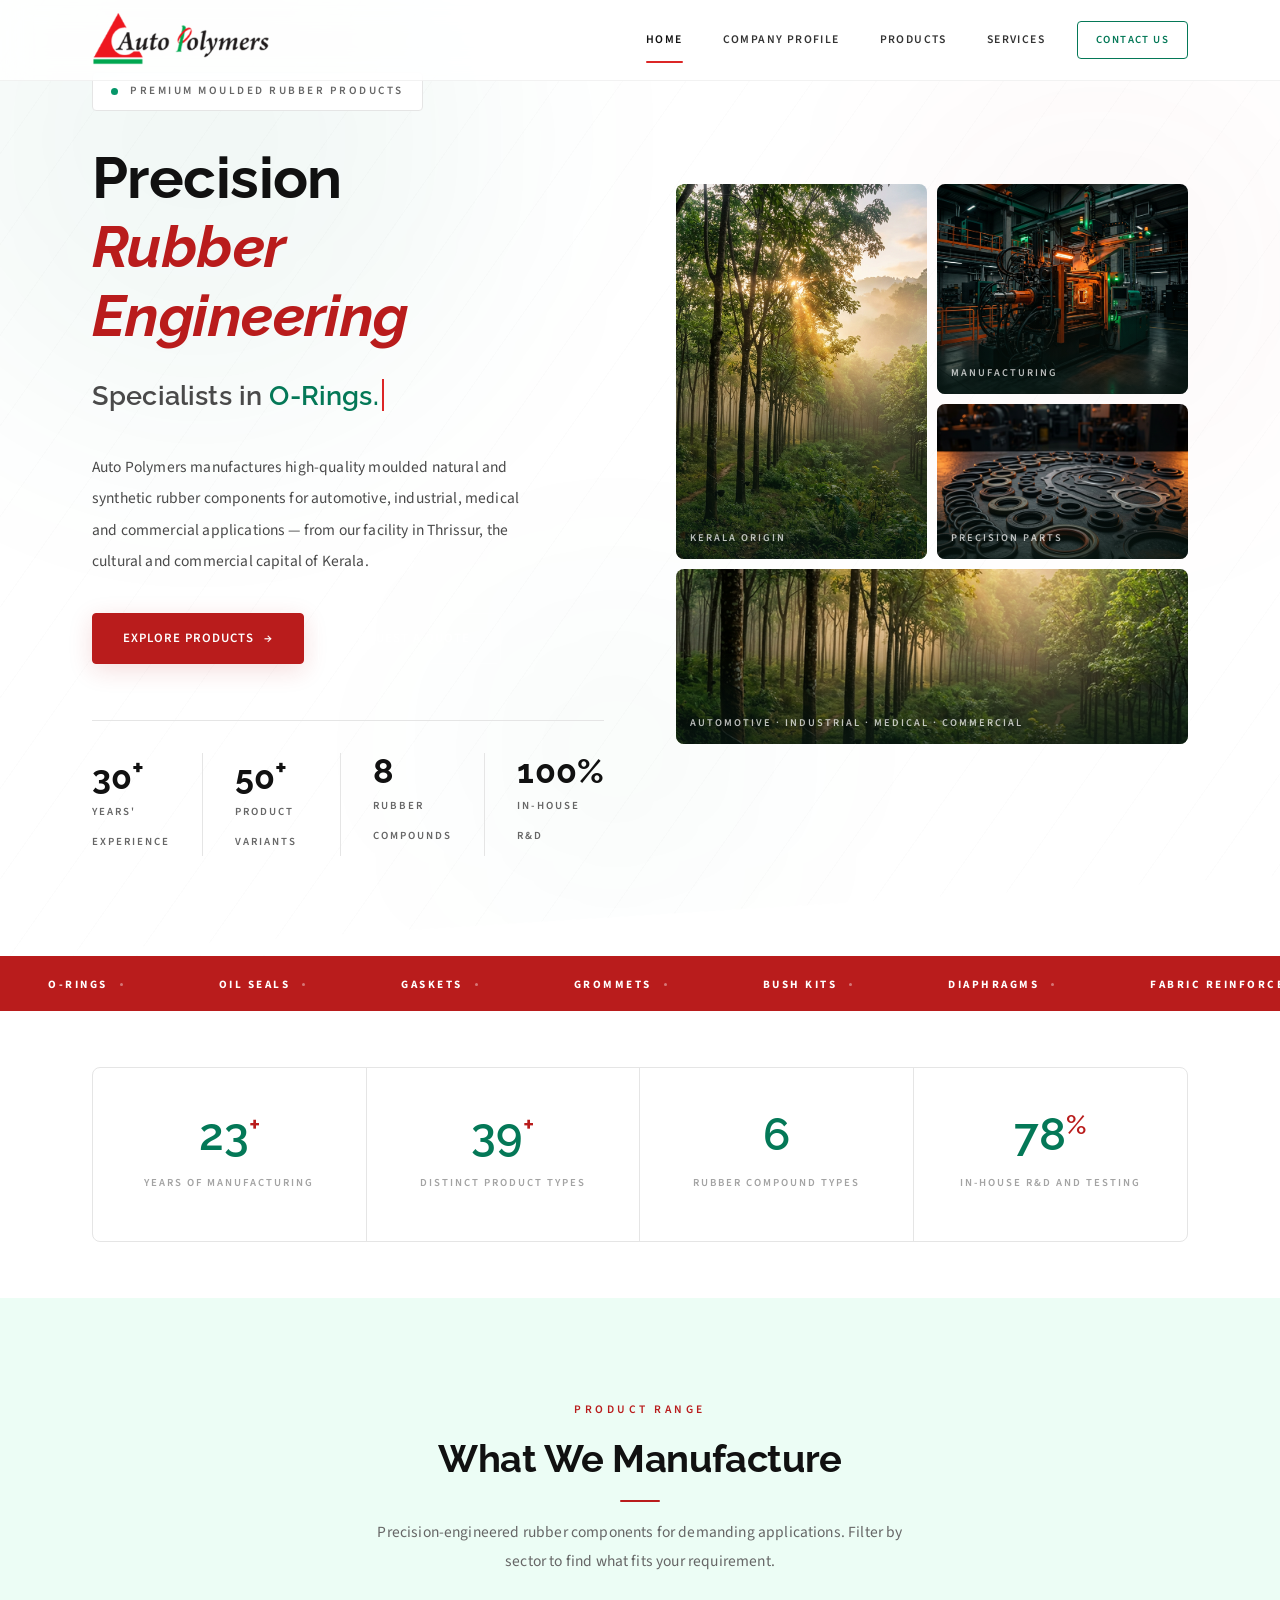
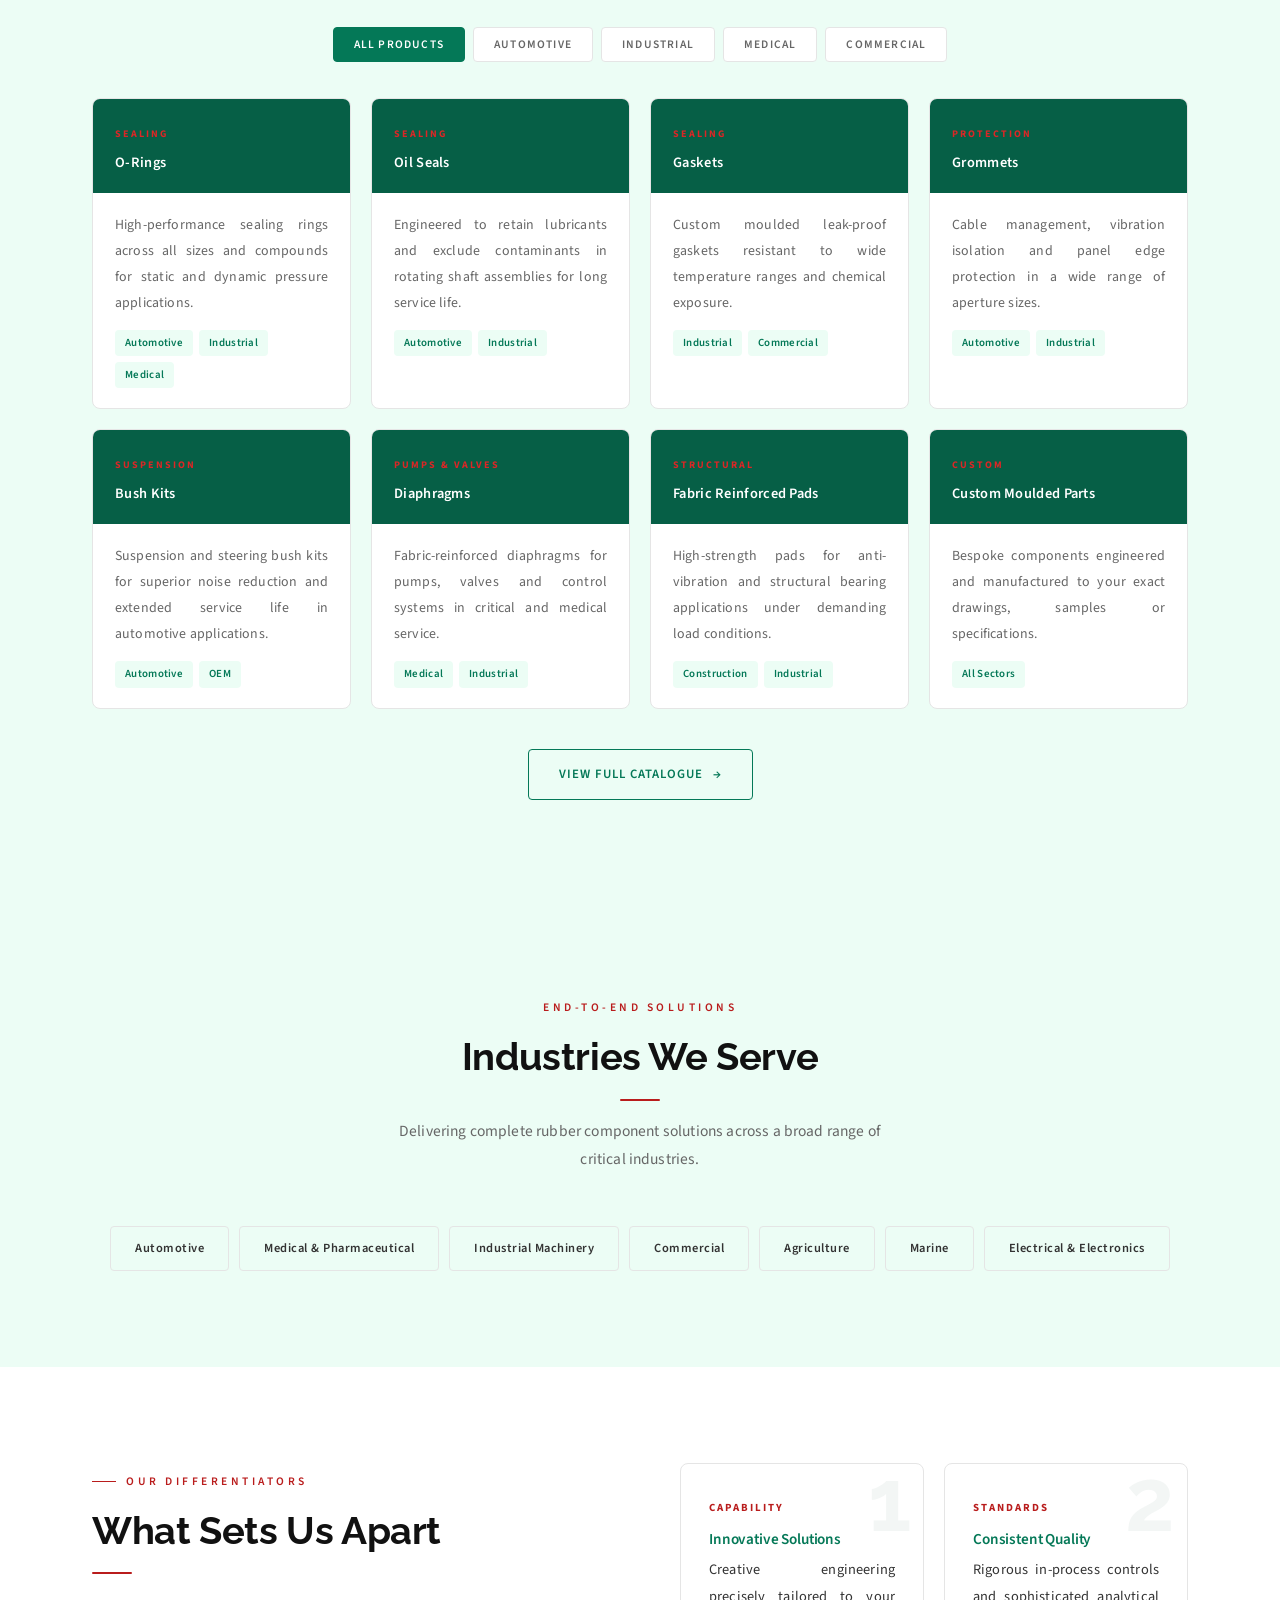
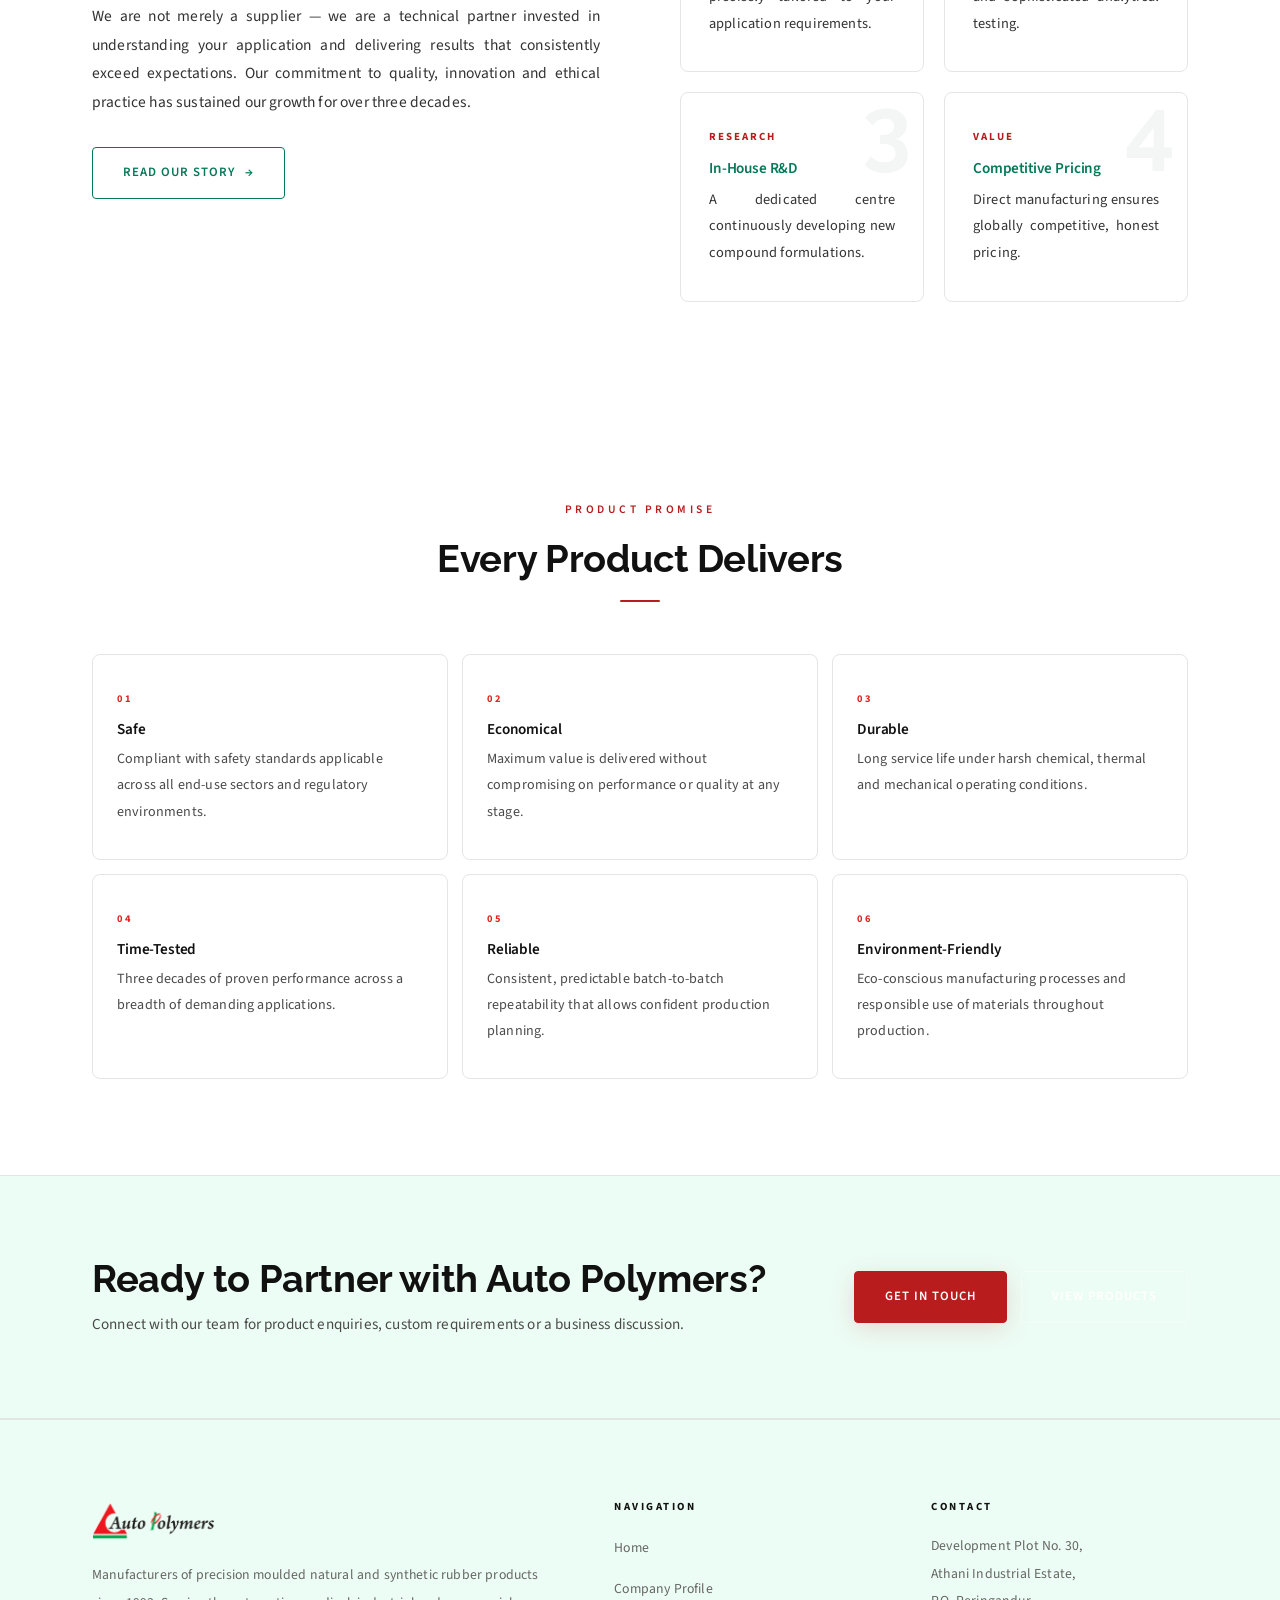
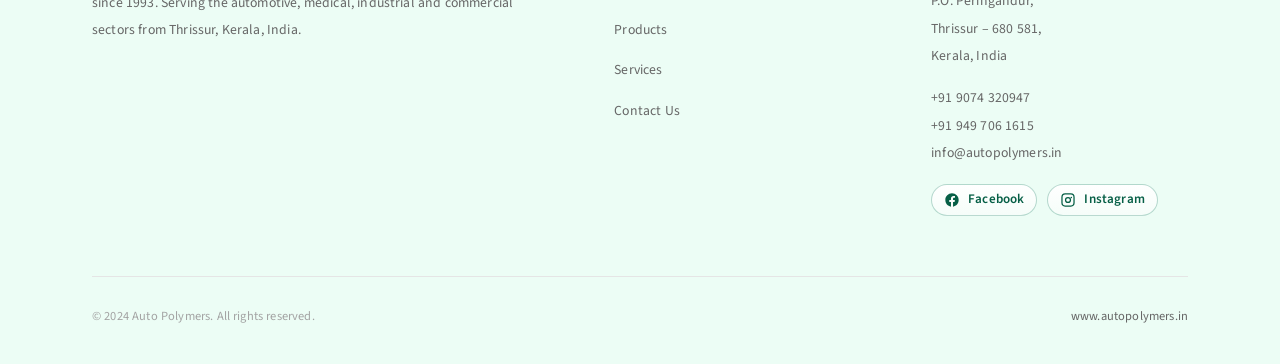
==== commit 1cb7e0e4: "social media updated" ====
--- a/index.html
+++ b/index.html
@@ -7,7 +7,7 @@
   <title>Auto Polymers – Precision Rubber Products | Thrissur, Kerala</title>
   <meta name="description"
     content="Auto Polymers manufactures high-quality moulded rubber products in Thrissur, Kerala since 1993. O-rings, gaskets, seals and custom components for automotive, industrial, medical and commercial sectors." />
-  <link rel="stylesheet" href="style.css?v=6" />
+  <link rel="stylesheet" href="style.css?v=7" />
 </head>
 
 <body>
@@ -22,7 +22,7 @@
   <!-- NAVBAR -->
   <nav class="navbar" id="navbar">
     <div class="container nav-inner">
-      <a href="index.html" class="nav-logo"><img src="auto-logo.png" alt="Auto Polymers" /></a>
+      <a href="index.html" class="nav-logo"><img src="Logo.png" alt="Auto Polymers" /></a>
       <div class="nav-links" id="navLinks">
         <a href="index.html" class="active">Home</a>
         <a href="company.html">Company Profile</a>
@@ -190,9 +190,6 @@
             <span class="pr-cat">Sealing</span>
             <h3>O-Rings</h3>
           </div>
-          <div class="product-media" data-images="product-images/o-ring1.png,product-images/oring2.png">
-            <img src="product-images/o-ring1.png" alt="O-Rings product" loading="lazy" />
-          </div>
           <div class="pr-card-body">
             <p>High-performance sealing rings across all sizes and compounds for static and dynamic pressure
               applications.</p>
@@ -208,9 +205,6 @@
             <span class="pr-cat">Sealing</span>
             <h3>Oil Seals</h3>
           </div>
-          <div class="product-media">
-            <img src="product-images/oil-seal.png" alt="Oil Seals product" loading="lazy" />
-          </div>
           <div class="pr-card-body">
             <p>Engineered to retain lubricants and exclude contaminants in rotating shaft assemblies for long service
               life.</p>
@@ -222,9 +216,6 @@
             <span class="pr-cat">Sealing</span>
             <h3>Gaskets</h3>
           </div>
-          <div class="product-media">
-            <img src="product-images/Gaskets.jpg" alt="Gaskets product" loading="lazy" />
-          </div>
           <div class="pr-card-body">
             <p>Custom moulded leak-proof gaskets resistant to wide temperature ranges and chemical exposure.</p>
             <div class="pr-tags"><span class="pr-tag">Industrial</span><span class="pr-tag">Commercial</span></div>
@@ -235,9 +226,6 @@
             <span class="pr-cat">Protection</span>
             <h3>Grommets</h3>
           </div>
-          <div class="product-media">
-            <img src="product-images/grommet.jpg" alt="Grommets product" loading="lazy" />
-          </div>
           <div class="pr-card-body">
             <p>Cable management, vibration isolation and panel edge protection in a wide range of aperture sizes.</p>
             <div class="pr-tags"><span class="pr-tag">Automotive</span><span class="pr-tag">Industrial</span></div>
@@ -247,10 +235,6 @@
           <div class="pr-card-top">
             <span class="pr-cat">Suspension</span>
             <h3>Bush Kits</h3>
-          </div>
-          <div class="product-media"
-            data-images="product-images/bush-kit.png,product-images/bush-kit2.png,product-images/bush-kit3.png">
-            <img src="product-images/bush-kit.png" alt="Bush Kits product" loading="lazy" />
           </div>
           <div class="pr-card-body">
             <p>Suspension and steering bush kits for superior noise reduction and extended service life in automotive
@@ -263,9 +247,6 @@
             <span class="pr-cat">Pumps &amp; Valves</span>
             <h3>Diaphragms</h3>
           </div>
-          <div class="product-media">
-            <img src="product-images/diaphragm.jpg" alt="Diaphragms product" loading="lazy" />
-          </div>
           <div class="pr-card-body">
             <p>Fabric-reinforced diaphragms for pumps, valves and control systems in critical and medical service.</p>
             <div class="pr-tags"><span class="pr-tag">Medical</span><span class="pr-tag">Industrial</span></div>
@@ -275,9 +256,6 @@
           <div class="pr-card-top">
             <span class="pr-cat">Structural</span>
             <h3>Fabric Reinforced Pads</h3>
-          </div>
-          <div class="product-media">
-            <img src="product-images/reinforced-Pad.jpg" alt="Fabric Reinforced Pads product" loading="lazy" />
           </div>
           <div class="pr-card-body">
             <p>High-strength pads for anti-vibration and structural bearing applications under demanding load
@@ -289,9 +267,6 @@
           <div class="pr-card-top">
             <span class="pr-cat">Custom</span>
             <h3>Custom Moulded Parts</h3>
-          </div>
-          <div class="product-media">
-            <img src="hero_bg.png" alt="Custom moulded parts" loading="lazy" />
           </div>
           <div class="pr-card-body">
             <p>Bespoke components engineered and manufactured to your exact drawings, samples or specifications.</p>
@@ -325,32 +300,6 @@
         <span class="pill pill-dark">Agriculture</span>
         <span class="pill pill-dark">Marine</span>
         <span class="pill pill-dark">Electrical &amp; Electronics</span>
-      </div>
-    </div>
-  </section>
-
-  <!-- TRUSTED CUSTOMERS -->
-  <section class="section bg-white">
-    <div class="container">
-      <div class="sec-head center reveal">
-        <span class="eyebrow">Trusted Customers</span>
-        <h2>Companies That Trust Us</h2>
-        <div class="rule"></div>
-        <p>We are proud to support leading companies with reliable rubber components and consistent quality.</p>
-      </div>
-      <div class="client-logos">
-        <div class="client-logo-card reveal">
-          <img src="company-logos/Apollo_Tyres_Ltd.png" alt="Apollo Tyres logo" loading="lazy" />
-        </div>
-        <div class="client-logo-card reveal rev-d1">
-          <img src="company-logos/hycount.png" alt="Hycount logo" loading="lazy" class="logo-large" />
-        </div>
-        <div class="client-logo-card reveal rev-d2">
-          <img src="company-logos/ocean.png" alt="Ocean logo" loading="lazy" class="logo-large logo-ocean" />
-        </div>
-        <div class="client-logo-card reveal rev-d3">
-          <img src="company-logos/aizar.jpg" alt="Aizar logo" loading="lazy" class="logo-large" />
-        </div>
       </div>
     </div>
   </section>
@@ -464,7 +413,7 @@
     <div class="container">
       <div class="footer-top">
         <div class="f-brand">
-          <img src="auto-logo.png" alt="Auto Polymers" />
+          <img src="Logo.png" alt="Auto Polymers" />
           <p>Manufacturers of precision moulded natural and synthetic rubber products since 1993. Serving the
             automotive, medical, industrial and commercial sectors from Thrissur, Kerala, India.</p>
         </div>
@@ -483,10 +432,28 @@
           <p>Development Plot No. 30,<br />Athani Industrial Estate,<br />P.O. Peringandur,<br />Thrissur &ndash; 680
             581,<br />Kerala, India</p>
           <p style="margin-top:14px;">
-            <a href="tel:+919074320947">+91 907 432 0947</a><br />
+            <a href="tel:+919074320947">+91 9074 320947</a><br />
             <a href="tel:+919497061615">+91 949 706 1615</a><br />
             <a href="mailto:info@autopolymers.in">info@autopolymers.in</a>
           </p>
+          <div class="social-links" aria-label="Social media links">
+            <a href="https://www.facebook.com/share/1AjhNDFMDE/" target="_blank" rel="noopener noreferrer"
+              class="social-link" aria-label="Follow us on Facebook">
+              <svg viewBox="0 0 24 24" aria-hidden="true">
+                <path
+                  d="M22 12.06C22 6.5 17.52 2 12 2S2 6.5 2 12.06C2 17.08 5.66 21.25 10.44 22v-7.03H7.9v-2.91h2.54V9.84c0-2.52 1.49-3.92 3.78-3.92 1.1 0 2.25.2 2.25.2v2.47h-1.27c-1.25 0-1.64.78-1.64 1.58v1.9h2.79l-.45 2.91h-2.34V22C18.34 21.25 22 17.08 22 12.06z" />
+              </svg>
+              <span>Facebook</span>
+            </a>
+            <a href="https://www.instagram.com/autopolymers?igsh=eDQ0YzhsZnE2eHdm" target="_blank"
+              rel="noopener noreferrer" class="social-link" aria-label="Follow us on Instagram">
+              <svg viewBox="0 0 24 24" aria-hidden="true">
+                <path
+                  d="M7.75 2h8.5A5.75 5.75 0 0 1 22 7.75v8.5A5.75 5.75 0 0 1 16.25 22h-8.5A5.75 5.75 0 0 1 2 16.25v-8.5A5.75 5.75 0 0 1 7.75 2zm8.5 1.9h-8.5A3.85 3.85 0 0 0 3.9 7.75v8.5a3.85 3.85 0 0 0 3.85 3.85h8.5a3.85 3.85 0 0 0 3.85-3.85v-8.5a3.85 3.85 0 0 0-3.85-3.85zM12 7.35A4.65 4.65 0 1 1 7.35 12 4.65 4.65 0 0 1 12 7.35zm0 1.9A2.75 2.75 0 1 0 14.75 12 2.75 2.75 0 0 0 12 9.25zm4.98-2.04a1.12 1.12 0 1 1-1.12 1.12 1.12 1.12 0 0 1 1.12-1.12z" />
+              </svg>
+              <span>Instagram</span>
+            </a>
+          </div>
         </div>
       </div>
       <div class="footer-bot">
@@ -550,25 +517,6 @@
     }
     type();
 
-    function initProductSlideshows() {
-      const mediaEls = document.querySelectorAll('.product-media[data-images]');
-      mediaEls.forEach((media, mediaIdx) => {
-        const img = media.querySelector('img');
-        const images = (media.dataset.images || '').split(',').map(s => s.trim()).filter(Boolean);
-        if (!img || images.length < 2) return;
-        let idx = 0;
-        setInterval(() => {
-          idx = (idx + 1) % images.length;
-          img.style.opacity = '0';
-          setTimeout(() => {
-            img.src = images[idx];
-            img.style.opacity = '1';
-          }, 180);
-        }, 2800 + (mediaIdx % 3) * 300);
-      });
-    }
-    initProductSlideshows();
-
     // Product filter
     const tabs = document.querySelectorAll('.filter-tab');
     const cards = document.querySelectorAll('#productGrid .pr-card');
--- a/style.css
+++ b/style.css
@@ -1130,24 +1130,6 @@
   margin-bottom: 14px;
 }
 
-.product-media {
-  position: relative;
-  height: 185px;
-  overflow: hidden;
-  border-bottom: 1px solid var(--ln);
-  background: #fff;
-  padding: 10px;
-}
-
-.product-media img {
-  width: 100%;
-  height: 100%;
-  object-fit: contain;
-  object-position: center;
-  display: block;
-  transition: opacity .35s ease;
-}
-
 .pr-tags {
   display: flex;
   flex-wrap: wrap;
@@ -1379,54 +1361,6 @@
   background: var(--o500);
   border-color: var(--o500);
   color: var(--wh);
-}
-.client-logos {
-  margin-top: 26px;
-  display: grid;
-  grid-template-columns: repeat(auto-fit, minmax(170px, 1fr));
-  gap: 14px;
-}
-
-.client-logo-card {
-  min-height: 110px;
-  background: var(--wh);
-  border: 1px solid var(--ln);
-  border-radius: var(--r8);
-  display: flex;
-  align-items: center;
-  justify-content: center;
-  padding: 18px;
-  transition: all var(--dur) var(--ease);
-}
-
-.client-logo-card:hover {
-  transform: translateY(-3px);
-  border-color: rgba(224, 88, 0, .3);
-  box-shadow: var(--sh1);
-}
-
-.client-logo-card img {
-  max-width: 100%;
-  max-height: 58px;
-  width: auto;
-  height: auto;
-  object-fit: contain;
-  filter: grayscale(100%);
-  opacity: .9;
-  transition: filter var(--dur), opacity var(--dur);
-}
-
-.client-logo-card img.logo-large {
-  max-height: 74px;
-}
-
-.client-logo-card img.logo-ocean {
-  max-height: 95px;
-}
-
-.client-logo-card:hover img {
-  filter: grayscale(0%);
-  opacity: 1;
 }
 
 /* ─── Compounds ──────────────────────────────────────────── */
@@ -2109,6 +2043,42 @@
   color: var(--t500);
 }
 
+.social-links {
+  margin-top: 16px;
+  display: flex;
+  flex-wrap: wrap;
+  gap: 10px;
+}
+
+.social-link {
+  display: inline-flex;
+  align-items: center;
+  gap: 8px;
+  padding: 7px 12px;
+  border: 1px solid rgba(4, 120, 87, .28);
+  border-radius: 999px;
+  background: linear-gradient(180deg, #ffffff 0%, #f5fdf9 100%);
+  color: var(--g800);
+  font-size: .82rem;
+  font-weight: 600;
+  line-height: 1;
+  transition: transform var(--dur) var(--spring), box-shadow var(--dur) var(--ease), border-color var(--dur) var(--ease), color var(--dur) var(--ease);
+}
+
+.social-link:hover {
+  transform: translateY(-2px);
+  border-color: var(--g700);
+  color: var(--g700);
+  box-shadow: var(--sh1);
+}
+
+.social-link svg {
+  width: 16px;
+  height: 16px;
+  fill: currentColor;
+  flex: 0 0 16px;
+}
+
 .footer-bot {
   border-top: 1px solid var(--ln);
   padding-top: 28px;
@@ -2223,6 +2193,10 @@
 
   .cta-inner p {
     text-align: center;
+  }
+
+  .social-links {
+    margin-top: 14px;
   }
 }
 
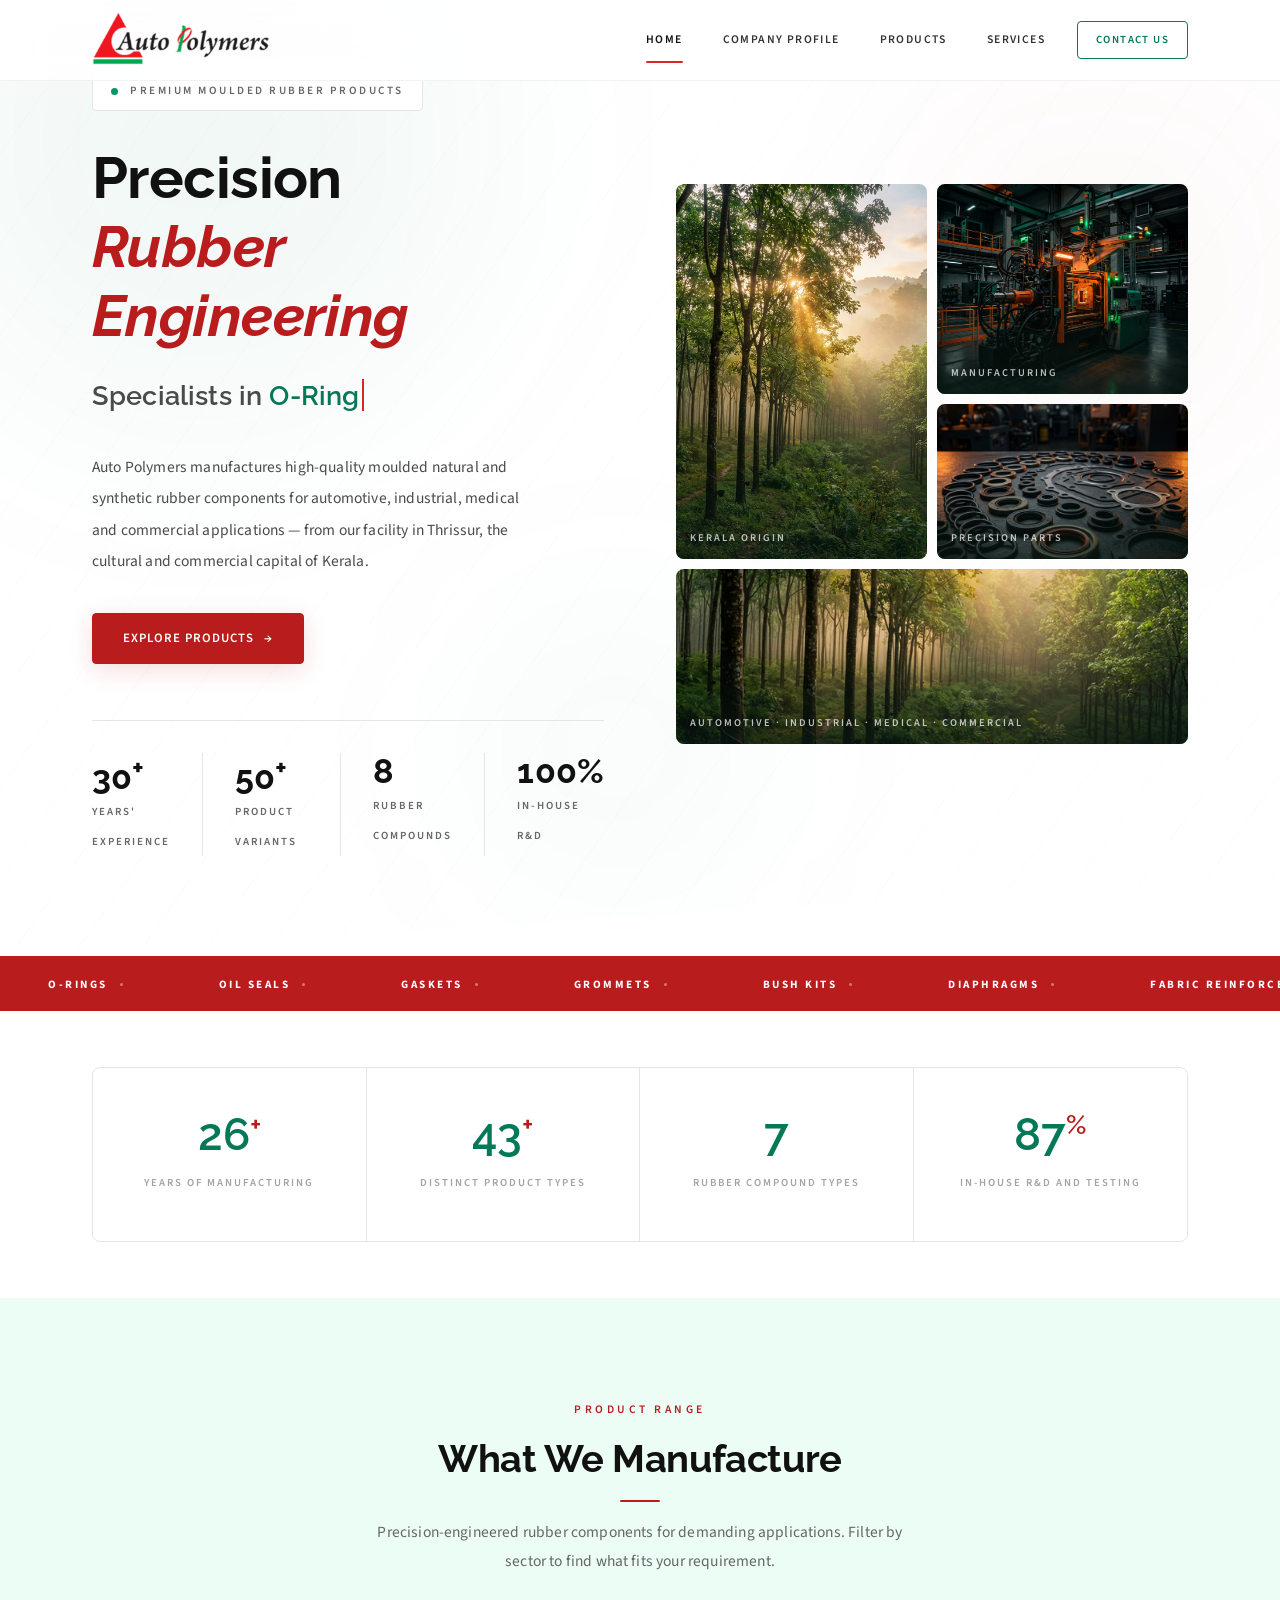
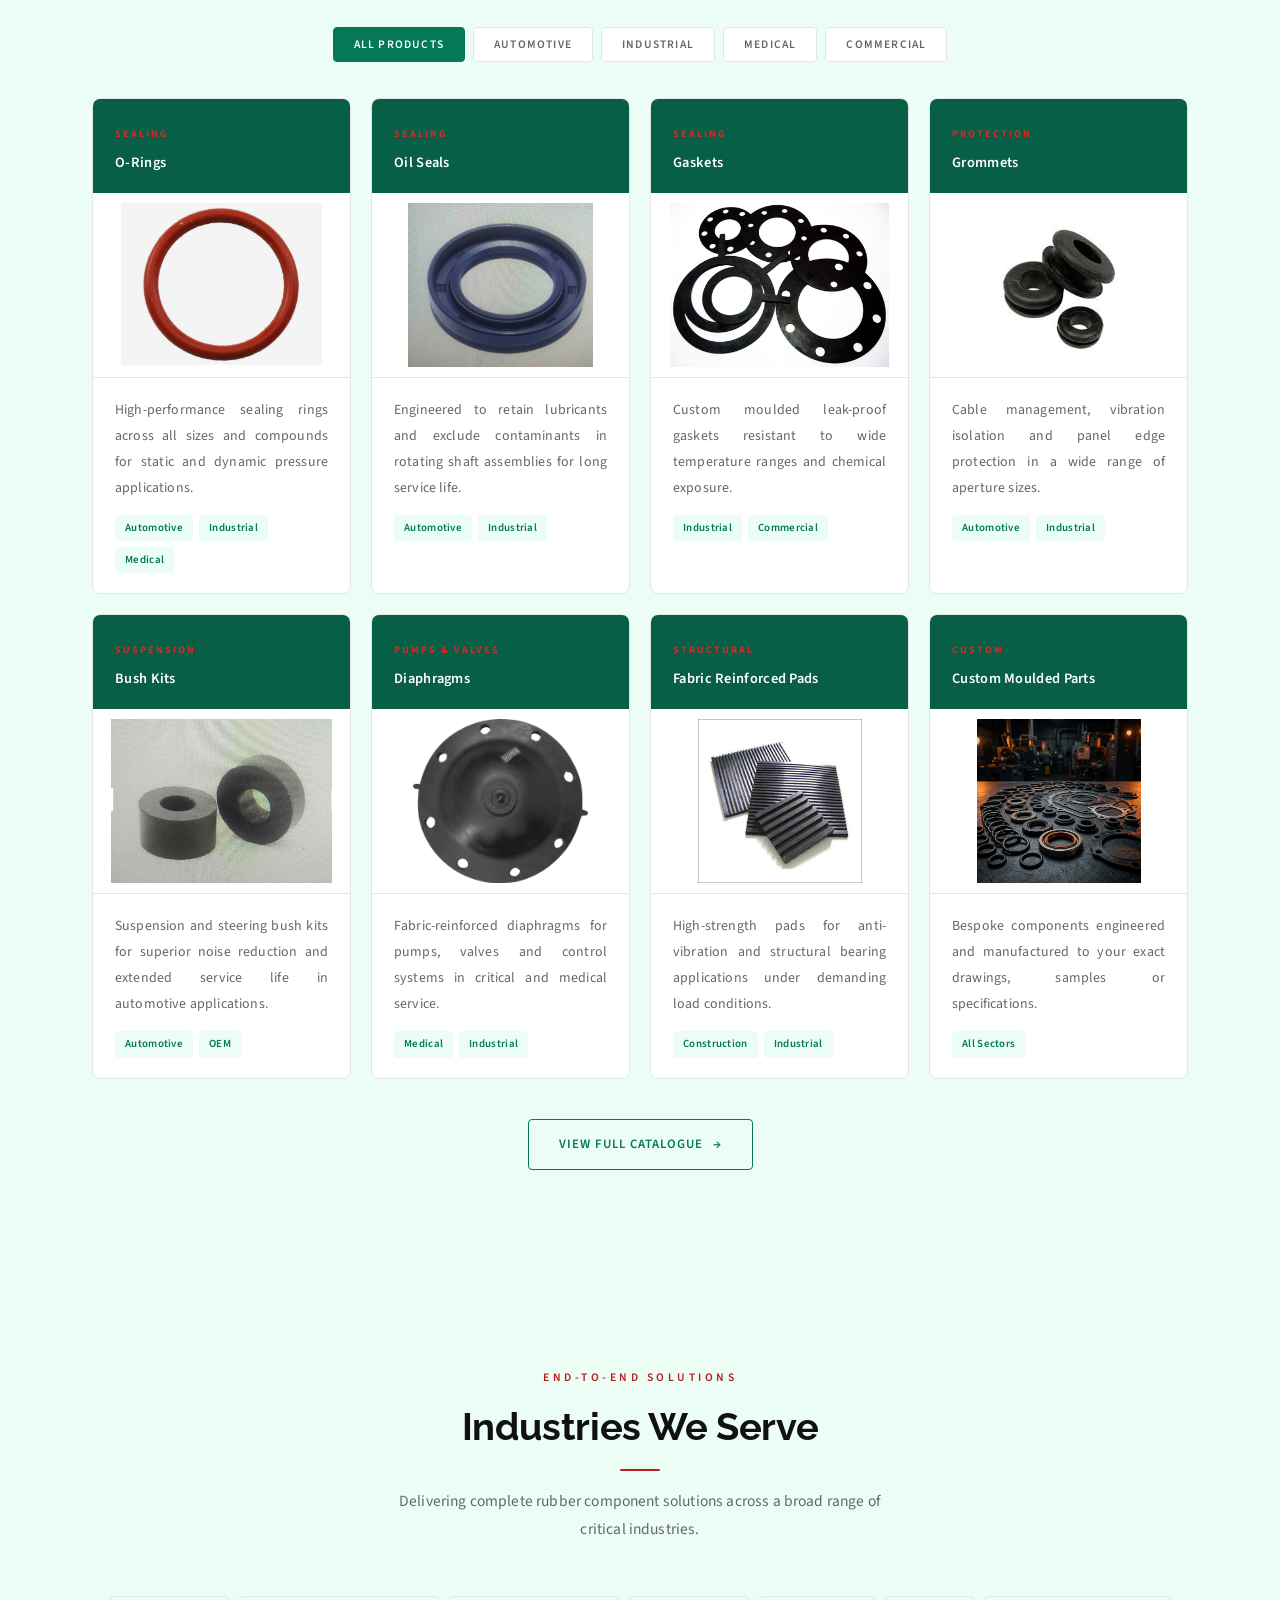
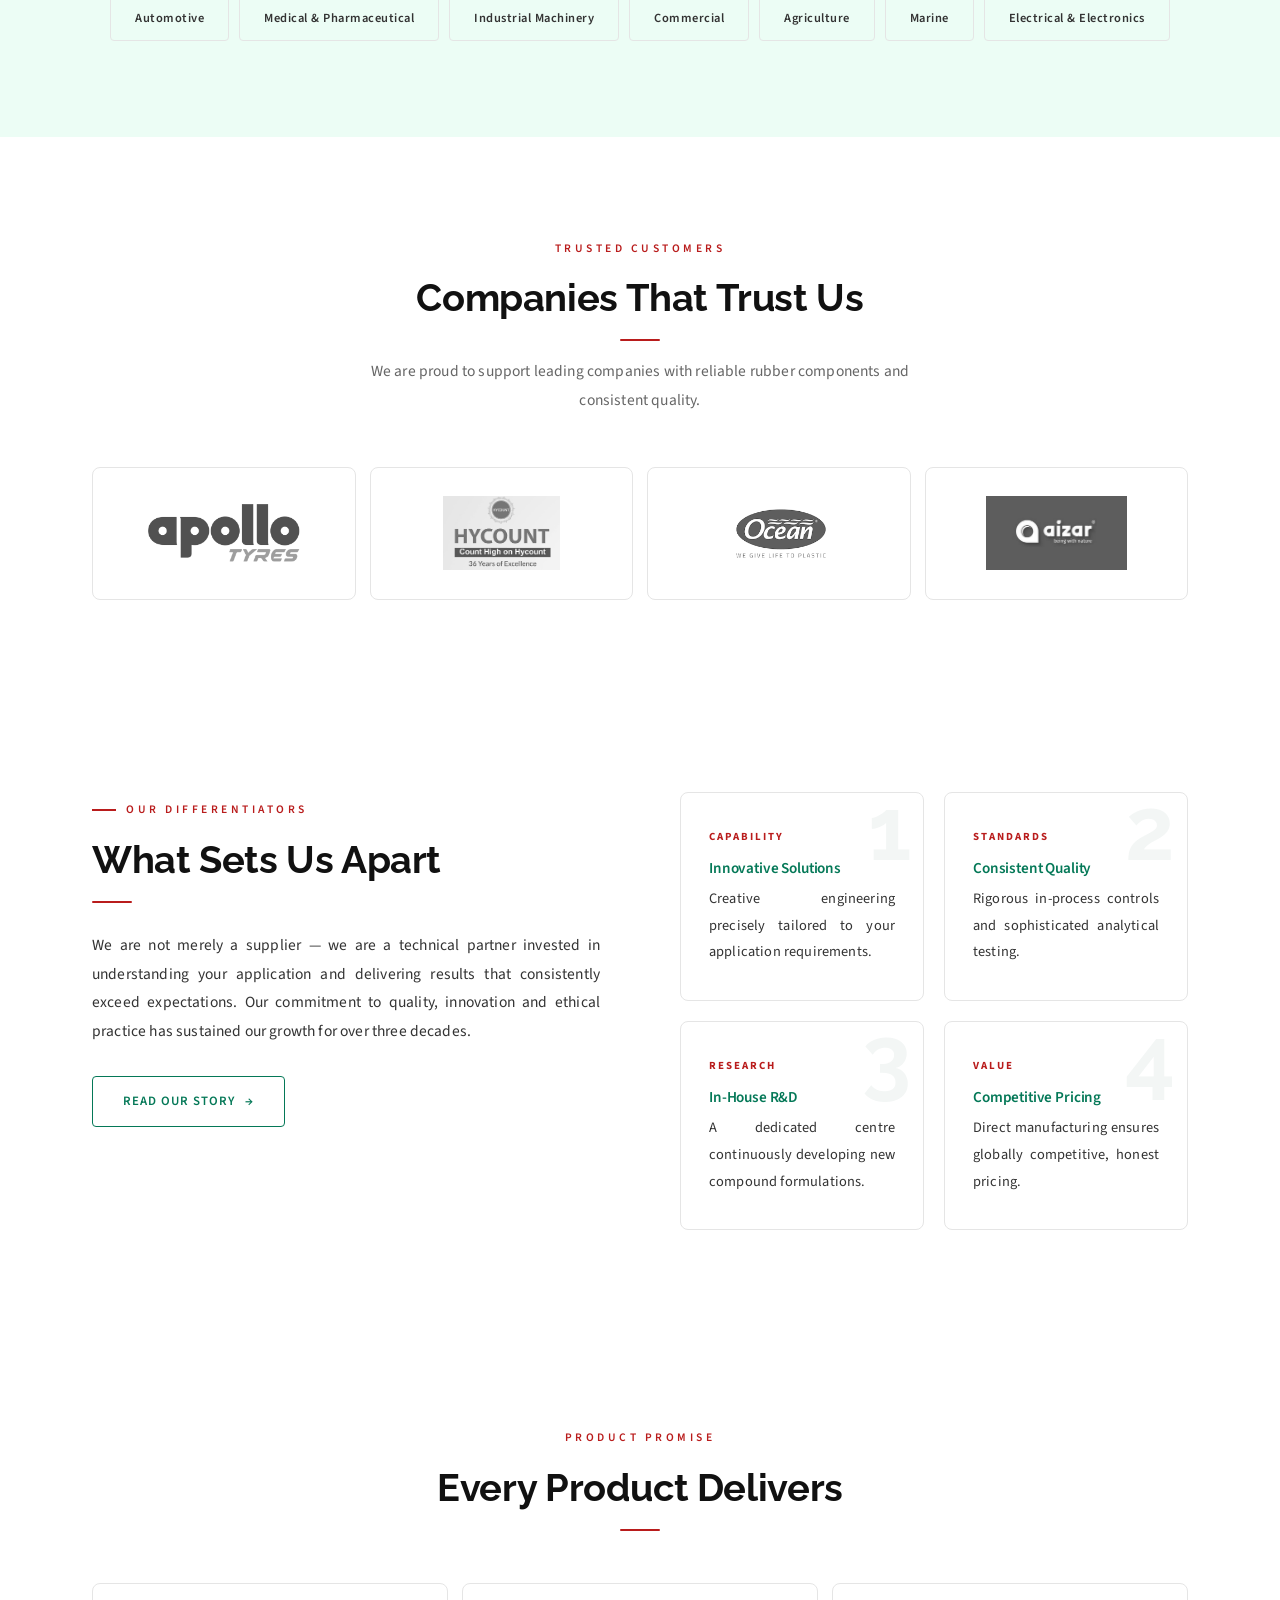
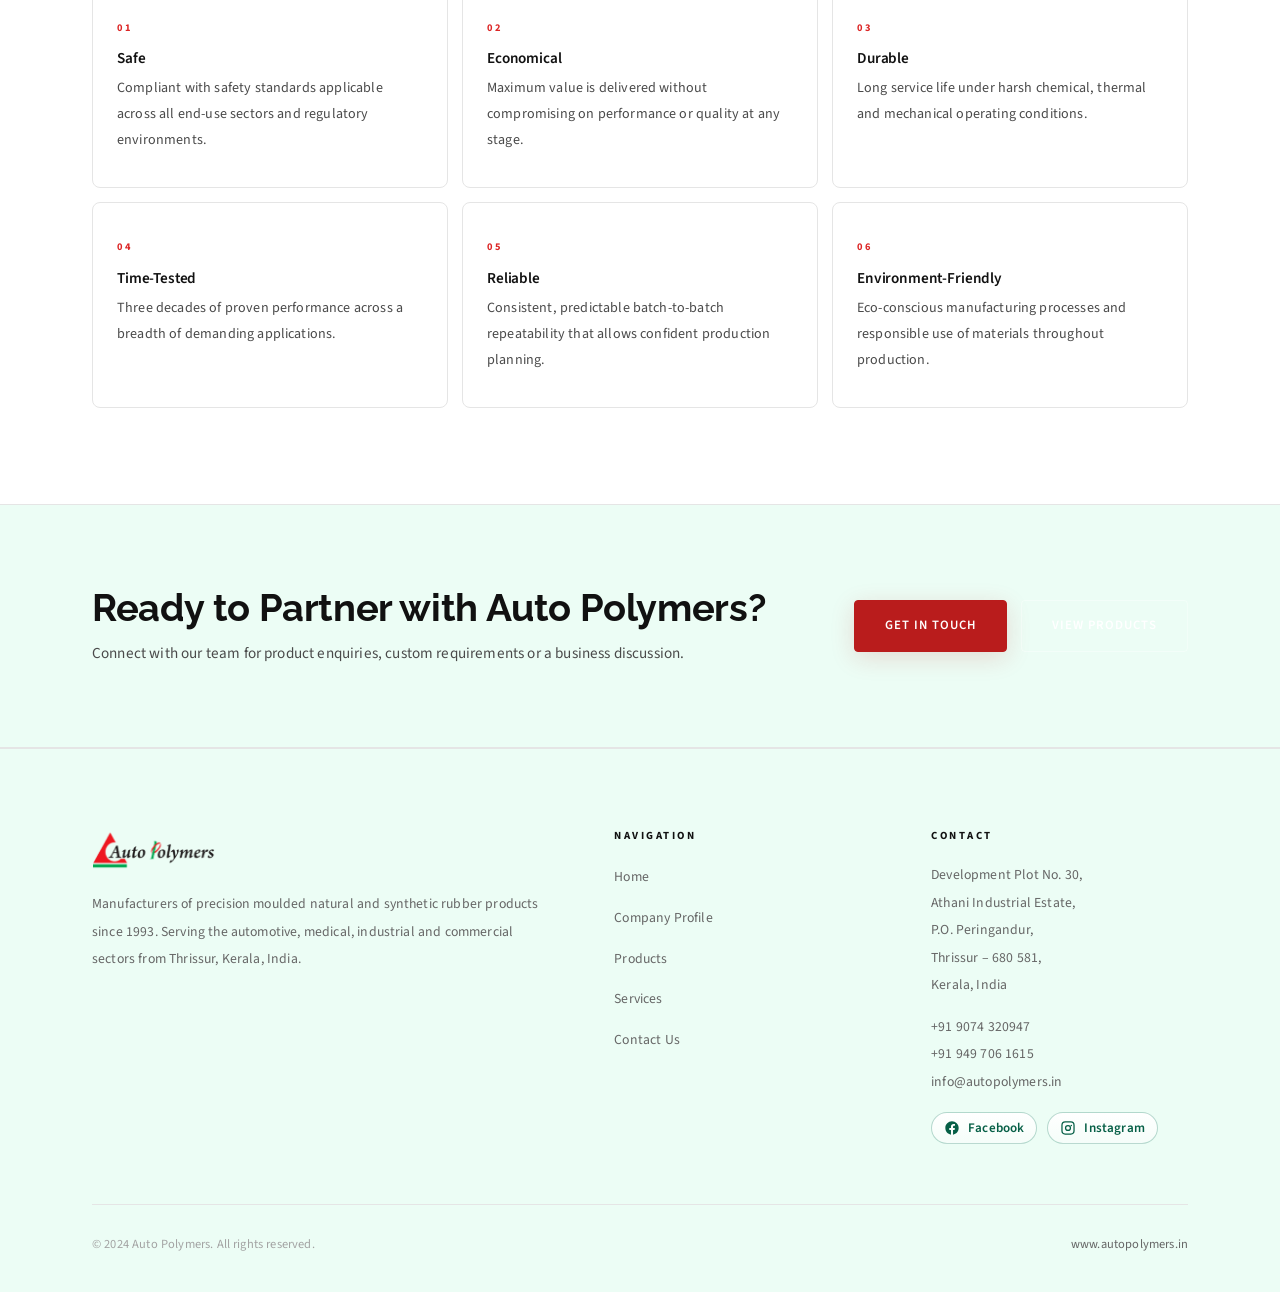
==== commit 41cd4a63: "lasttttt" ====
--- a/index.html
+++ b/index.html
@@ -190,6 +190,9 @@
             <span class="pr-cat">Sealing</span>
             <h3>O-Rings</h3>
           </div>
+          <div class="product-media" data-images="product-images/o-ring1.png,product-images/oring2.png">
+            <img src="product-images/o-ring1.png" alt="O-Rings product" loading="lazy" />
+          </div>
           <div class="pr-card-body">
             <p>High-performance sealing rings across all sizes and compounds for static and dynamic pressure
               applications.</p>
@@ -205,6 +208,9 @@
             <span class="pr-cat">Sealing</span>
             <h3>Oil Seals</h3>
           </div>
+          <div class="product-media">
+            <img src="product-images/oil-seal.png" alt="Oil Seals product" loading="lazy" />
+          </div>
           <div class="pr-card-body">
             <p>Engineered to retain lubricants and exclude contaminants in rotating shaft assemblies for long service
               life.</p>
@@ -216,6 +222,9 @@
             <span class="pr-cat">Sealing</span>
             <h3>Gaskets</h3>
           </div>
+          <div class="product-media">
+            <img src="product-images/Gaskets.jpg" alt="Gaskets product" loading="lazy" />
+          </div>
           <div class="pr-card-body">
             <p>Custom moulded leak-proof gaskets resistant to wide temperature ranges and chemical exposure.</p>
             <div class="pr-tags"><span class="pr-tag">Industrial</span><span class="pr-tag">Commercial</span></div>
@@ -226,6 +235,9 @@
             <span class="pr-cat">Protection</span>
             <h3>Grommets</h3>
           </div>
+          <div class="product-media">
+            <img src="product-images/grommet.jpg" alt="Grommets product" loading="lazy" />
+          </div>
           <div class="pr-card-body">
             <p>Cable management, vibration isolation and panel edge protection in a wide range of aperture sizes.</p>
             <div class="pr-tags"><span class="pr-tag">Automotive</span><span class="pr-tag">Industrial</span></div>
@@ -235,6 +247,10 @@
           <div class="pr-card-top">
             <span class="pr-cat">Suspension</span>
             <h3>Bush Kits</h3>
+          </div>
+          <div class="product-media"
+            data-images="product-images/bush-kit.png,product-images/bush-kit2.png,product-images/bush-kit3.png">
+            <img src="product-images/bush-kit.png" alt="Bush Kits product" loading="lazy" />
           </div>
           <div class="pr-card-body">
             <p>Suspension and steering bush kits for superior noise reduction and extended service life in automotive
@@ -247,6 +263,9 @@
             <span class="pr-cat">Pumps &amp; Valves</span>
             <h3>Diaphragms</h3>
           </div>
+          <div class="product-media">
+            <img src="product-images/diaphragm.jpg" alt="Diaphragms product" loading="lazy" />
+          </div>
           <div class="pr-card-body">
             <p>Fabric-reinforced diaphragms for pumps, valves and control systems in critical and medical service.</p>
             <div class="pr-tags"><span class="pr-tag">Medical</span><span class="pr-tag">Industrial</span></div>
@@ -256,6 +275,9 @@
           <div class="pr-card-top">
             <span class="pr-cat">Structural</span>
             <h3>Fabric Reinforced Pads</h3>
+          </div>
+          <div class="product-media">
+            <img src="product-images/reinforced-Pad.jpg" alt="Fabric Reinforced Pads product" loading="lazy" />
           </div>
           <div class="pr-card-body">
             <p>High-strength pads for anti-vibration and structural bearing applications under demanding load
@@ -267,6 +289,9 @@
           <div class="pr-card-top">
             <span class="pr-cat">Custom</span>
             <h3>Custom Moulded Parts</h3>
+          </div>
+          <div class="product-media">
+            <img src="hero_bg.png" alt="Custom moulded parts" loading="lazy" />
           </div>
           <div class="pr-card-body">
             <p>Bespoke components engineered and manufactured to your exact drawings, samples or specifications.</p>
@@ -300,6 +325,32 @@
         <span class="pill pill-dark">Agriculture</span>
         <span class="pill pill-dark">Marine</span>
         <span class="pill pill-dark">Electrical &amp; Electronics</span>
+      </div>
+    </div>
+  </section>
+
+  <!-- TRUSTED CUSTOMERS -->
+  <section class="section bg-white">
+    <div class="container">
+      <div class="sec-head center reveal">
+        <span class="eyebrow">Trusted Customers</span>
+        <h2>Companies That Trust Us</h2>
+        <div class="rule"></div>
+        <p>We are proud to support leading companies with reliable rubber components and consistent quality.</p>
+      </div>
+      <div class="client-logos">
+        <div class="client-logo-card reveal">
+          <img src="company-logos/Apollo_Tyres_Ltd.png" alt="Apollo Tyres logo" loading="lazy" />
+        </div>
+        <div class="client-logo-card reveal rev-d1">
+          <img src="company-logos/hycount.png" alt="Hycount logo" loading="lazy" class="logo-large" />
+        </div>
+        <div class="client-logo-card reveal rev-d2">
+          <img src="company-logos/ocean.png" alt="Ocean logo" loading="lazy" class="logo-large logo-ocean" />
+        </div>
+        <div class="client-logo-card reveal rev-d3">
+          <img src="company-logos/aizar.jpg" alt="Aizar logo" loading="lazy" class="logo-large" />
+        </div>
       </div>
     </div>
   </section>
@@ -500,6 +551,25 @@
     }, { threshold: 0.5 });
     document.querySelectorAll('.count').forEach(el => cntObs.observe(el));
 
+    function initProductSlideshows() {
+      const mediaEls = document.querySelectorAll('.product-media[data-images]');
+      mediaEls.forEach((media, mediaIdx) => {
+        const img = media.querySelector('img');
+        const images = (media.dataset.images || '').split(',').map(s => s.trim()).filter(Boolean);
+        if (!img || images.length < 2) return;
+        let idx = 0;
+        setInterval(() => {
+          idx = (idx + 1) % images.length;
+          img.style.opacity = '0';
+          setTimeout(() => {
+            img.src = images[idx];
+            img.style.opacity = '1';
+          }, 180);
+        }, 2800 + (mediaIdx % 3) * 300);
+      });
+    }
+    initProductSlideshows();
+
     // Typewriter
     const words = ['O-Rings.', 'Oil Seals.', 'Gaskets.', 'Grommets.', 'Bush Kits.', 'Diaphragms.', 'Custom Parts.'];
     let wi = 0, ci = 0, del = false;
--- a/style.css
+++ b/style.css
@@ -1130,6 +1130,24 @@
   margin-bottom: 14px;
 }
 
+.product-media {
+  position: relative;
+  height: 185px;
+  overflow: hidden;
+  border-bottom: 1px solid var(--ln);
+  background: #fff;
+  padding: 10px;
+}
+
+.product-media img {
+  width: 100%;
+  height: 100%;
+  object-fit: contain;
+  object-position: center;
+  display: block;
+  transition: opacity .35s ease;
+}
+
 .pr-tags {
   display: flex;
   flex-wrap: wrap;
@@ -1361,6 +1379,54 @@
   background: var(--o500);
   border-color: var(--o500);
   color: var(--wh);
+}
+.client-logos {
+  margin-top: 26px;
+  display: grid;
+  grid-template-columns: repeat(auto-fit, minmax(170px, 1fr));
+  gap: 14px;
+}
+
+.client-logo-card {
+  min-height: 110px;
+  background: var(--wh);
+  border: 1px solid var(--ln);
+  border-radius: var(--r8);
+  display: flex;
+  align-items: center;
+  justify-content: center;
+  padding: 18px;
+  transition: all var(--dur) var(--ease);
+}
+
+.client-logo-card:hover {
+  transform: translateY(-3px);
+  border-color: rgba(224, 88, 0, .3);
+  box-shadow: var(--sh1);
+}
+
+.client-logo-card img {
+  max-width: 100%;
+  max-height: 58px;
+  width: auto;
+  height: auto;
+  object-fit: contain;
+  filter: grayscale(100%);
+  opacity: .9;
+  transition: filter var(--dur), opacity var(--dur);
+}
+
+.client-logo-card img.logo-large {
+  max-height: 74px;
+}
+
+.client-logo-card img.logo-ocean {
+  max-height: 95px;
+}
+
+.client-logo-card:hover img {
+  filter: grayscale(0%);
+  opacity: 1;
 }
 
 /* ─── Compounds ──────────────────────────────────────────── */
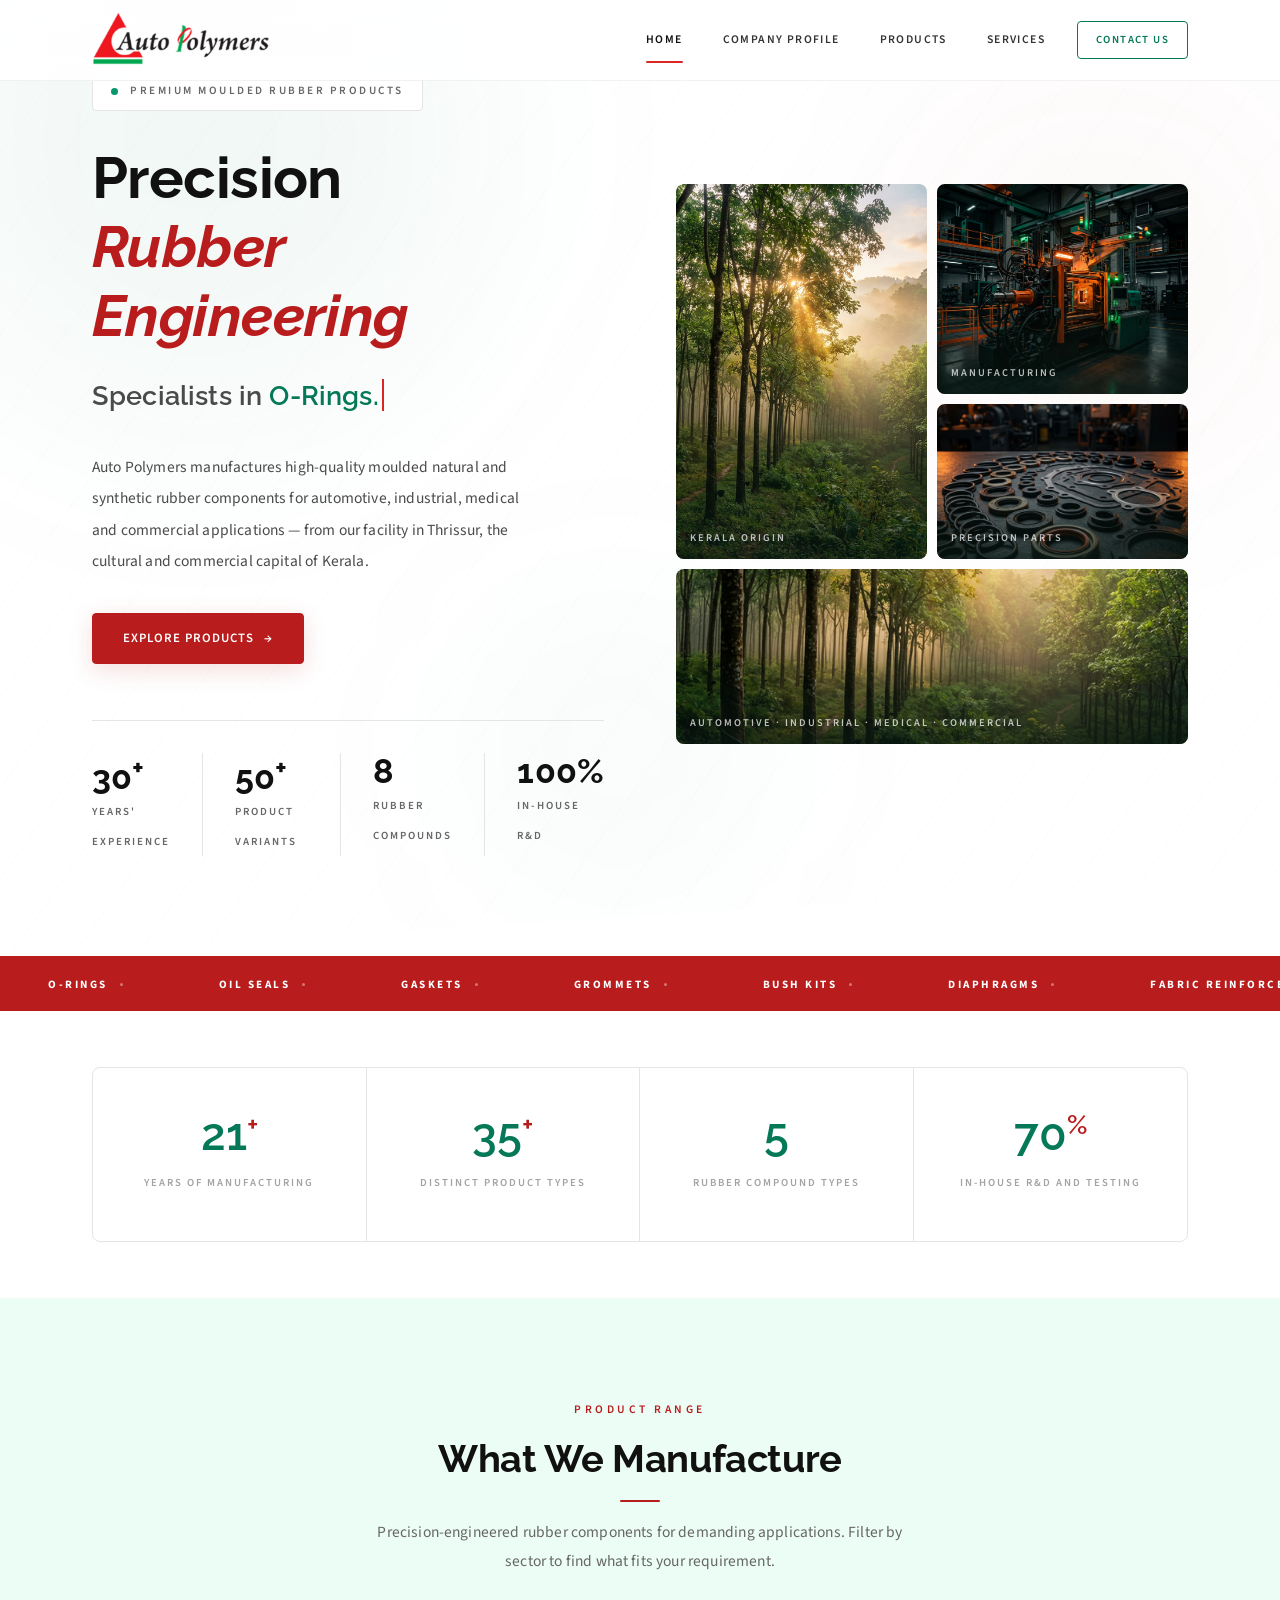
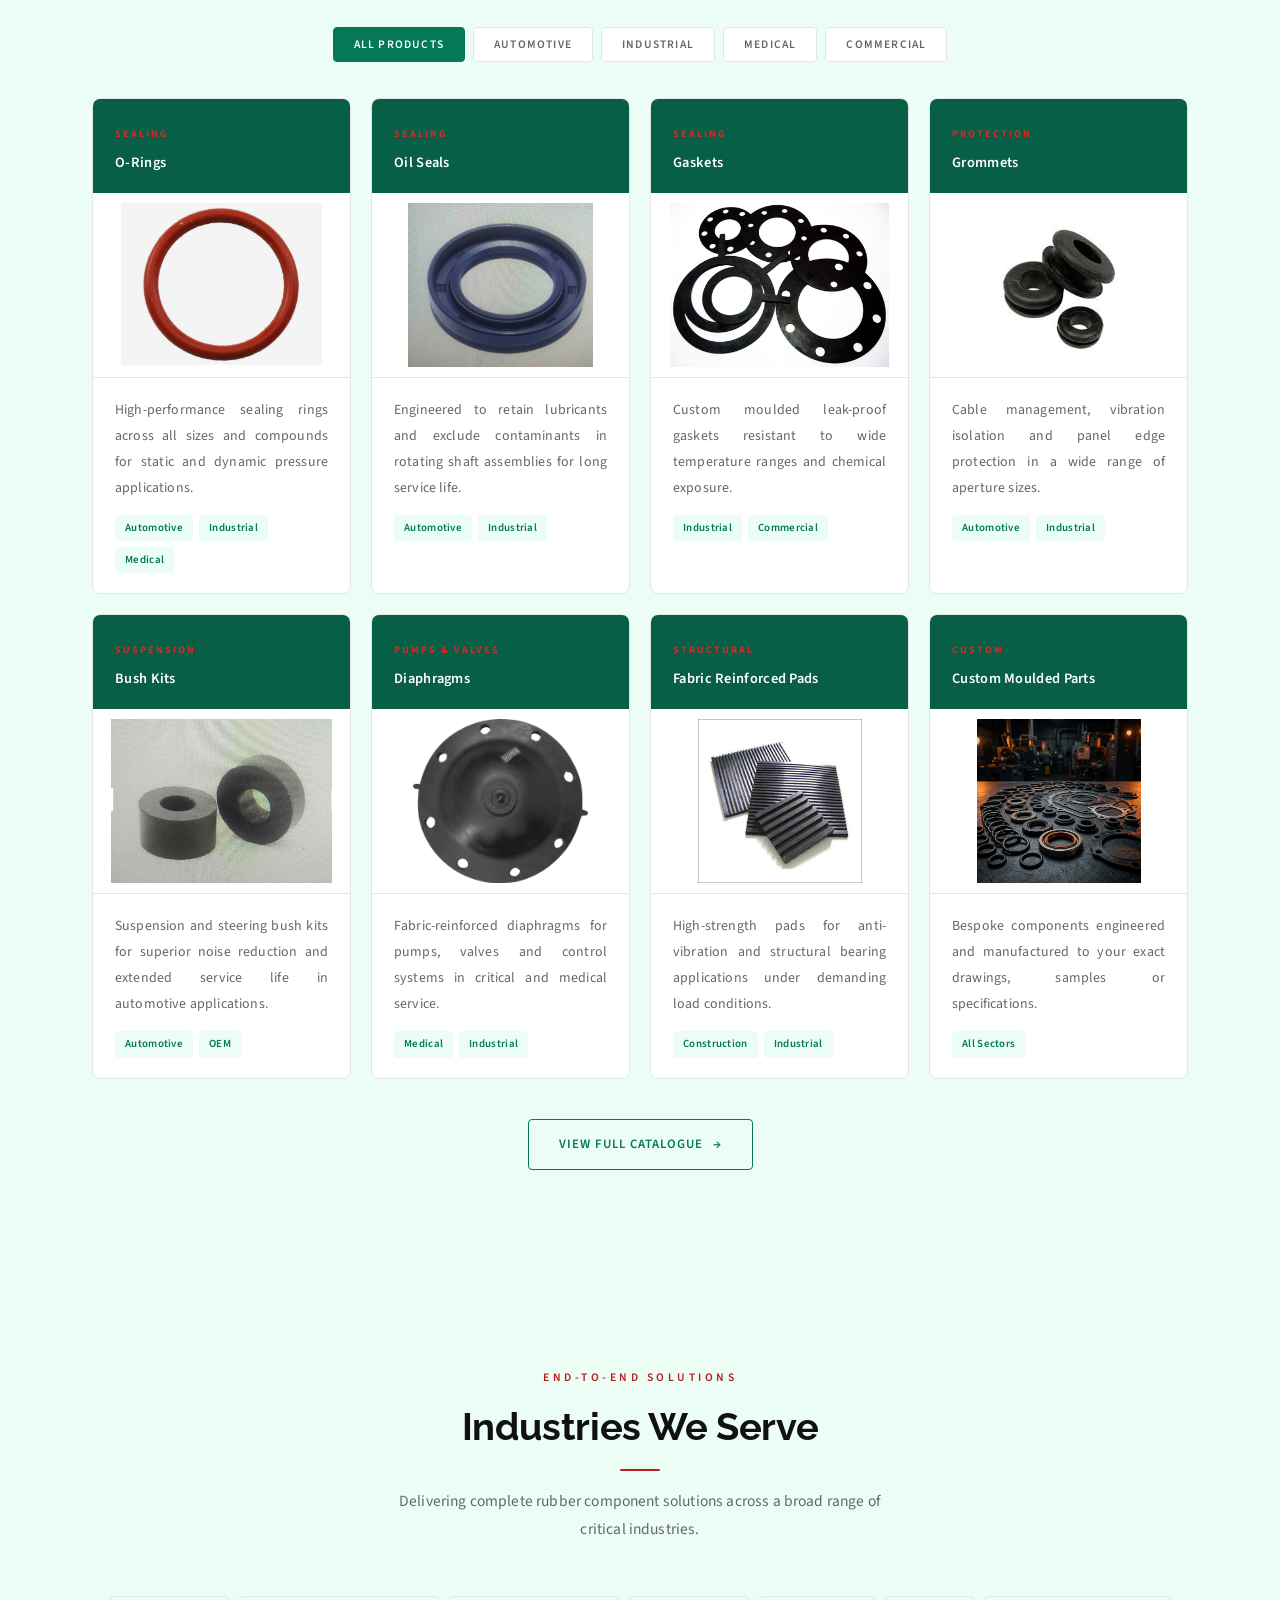
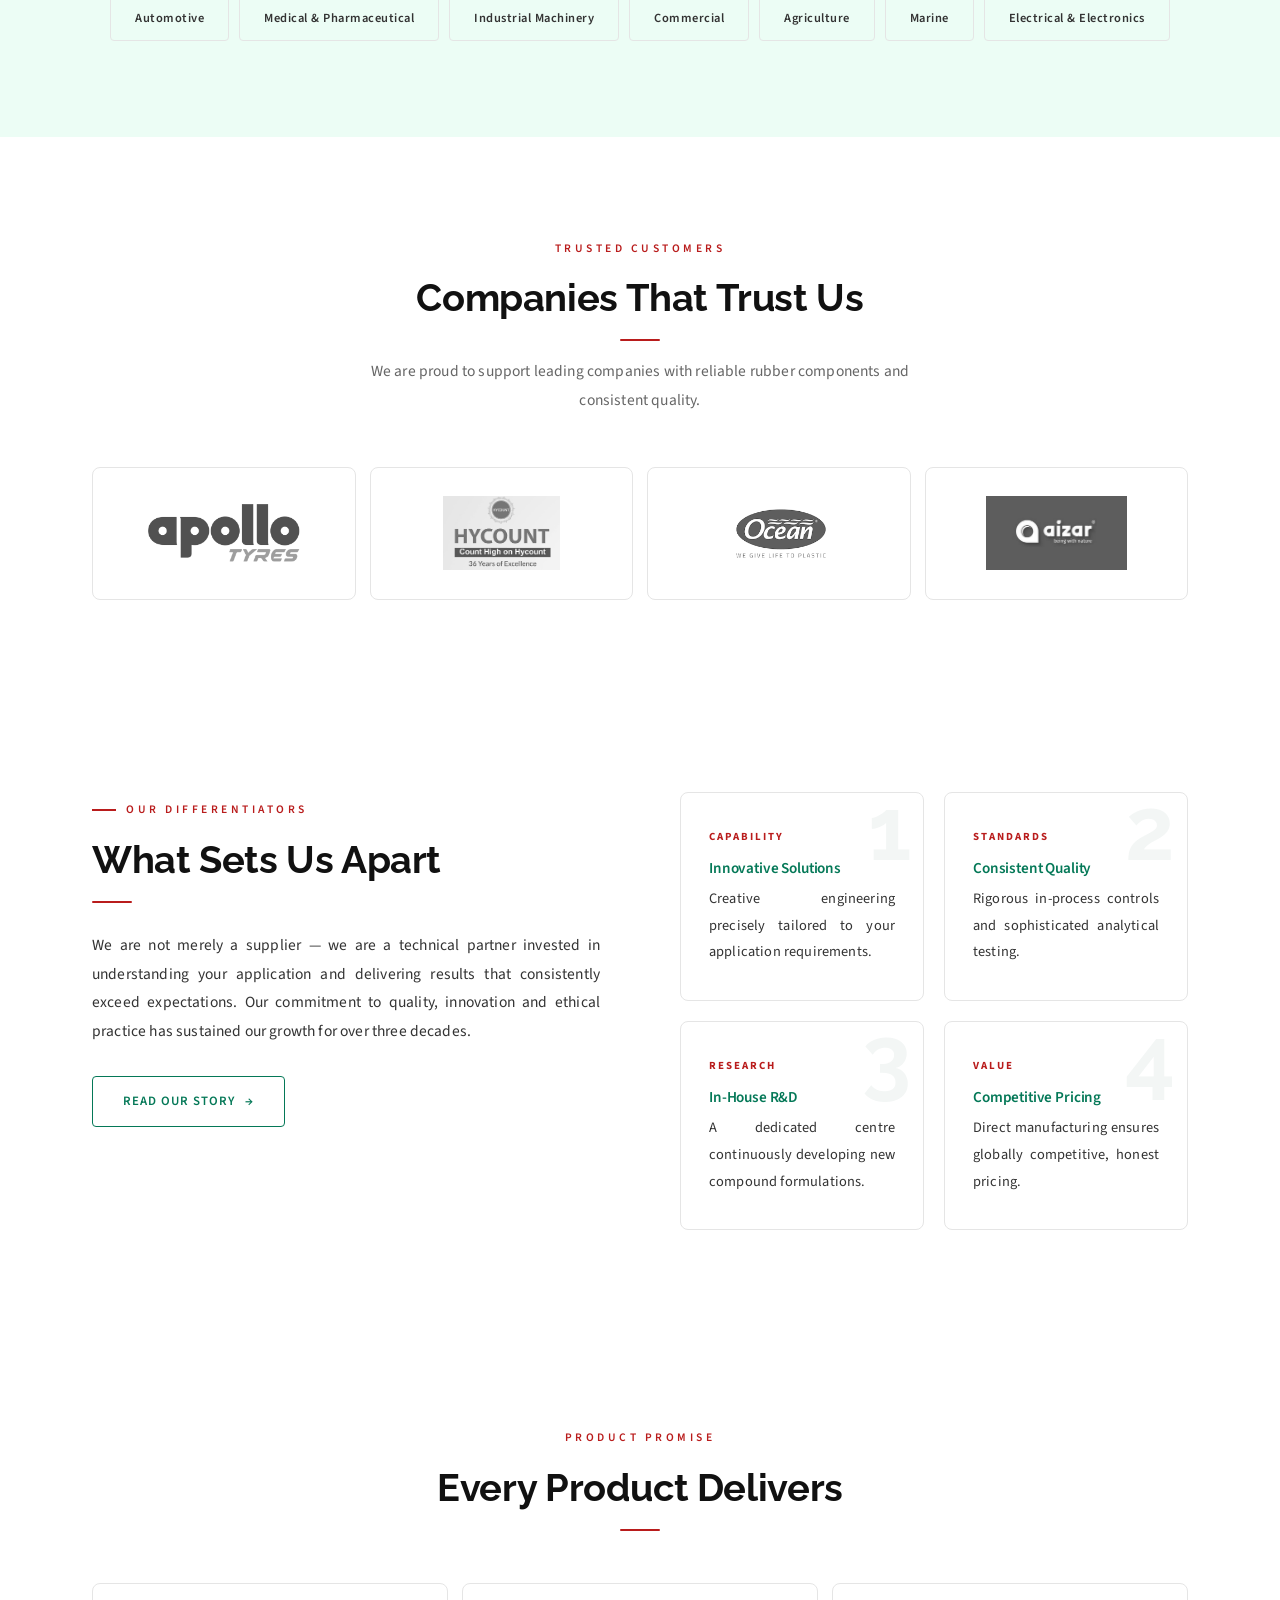
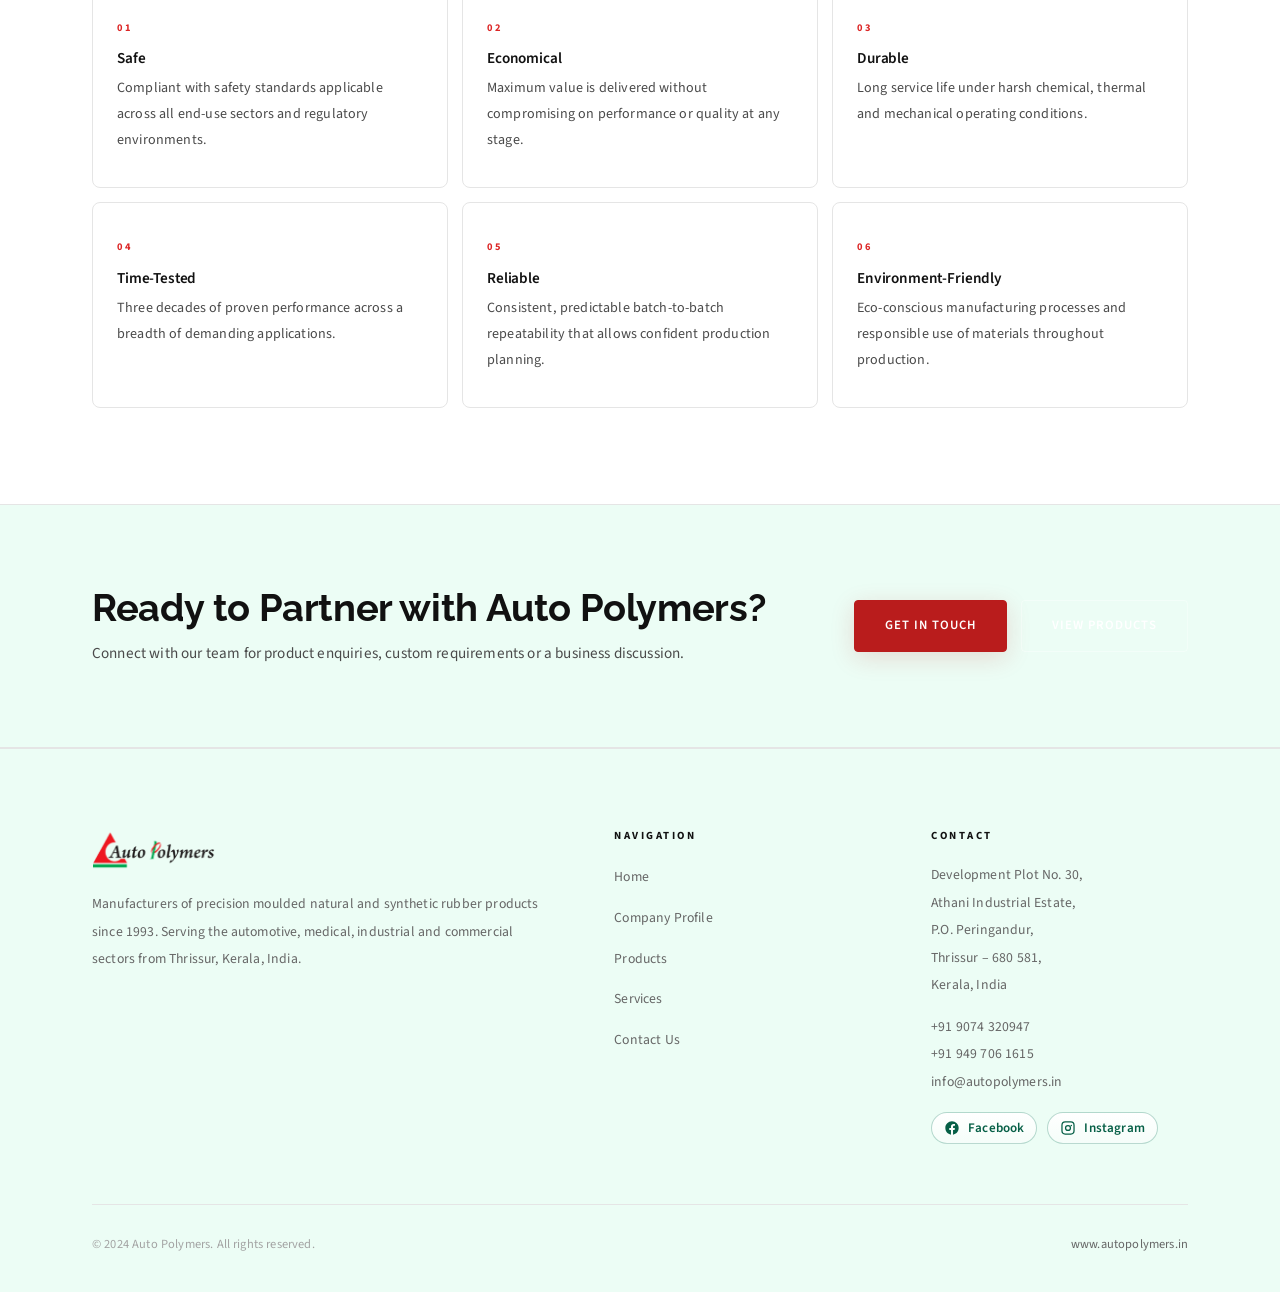
==== commit a3a27515: "initial seo and favicon set up done" ====
--- a/index.html
+++ b/index.html
@@ -7,7 +7,112 @@
   <title>Auto Polymers – Precision Rubber Products | Thrissur, Kerala</title>
   <meta name="description"
     content="Auto Polymers manufactures high-quality moulded rubber products in Thrissur, Kerala since 1993. O-rings, gaskets, seals and custom components for automotive, industrial, medical and commercial sectors." />
+
+  <!-- Favicon -->
+  <link rel="apple-touch-icon" sizes="180x180" href="apple-touch-icon.png" />
+  <link rel="icon" type="image/png" sizes="32x32" href="favicon-32x32.png" />
+  <link rel="icon" type="image/png" sizes="16x16" href="favicon-16x16.png" />
+  <link rel="icon" type="image/x-icon" href="favicon.ico" />
+  <link rel="manifest" href="site.webmanifest" />
+  <meta name="theme-color" content="#1a1a2e" />
+
+  <!-- SEO Meta Tags -->
+  <meta name="keywords" content="rubber products, O-rings, oil seals, gaskets, grommets, bush kits, diaphragms, rubber manufacturer, Thrissur, Kerala, India, Auto Polymers, moulded rubber, natural rubber, synthetic rubber, NBR, EPDM, Viton, silicone rubber, automotive rubber parts, industrial rubber components, custom rubber moulding" />
+  <meta name="author" content="Auto Polymers" />
+  <meta name="robots" content="index, follow" />
+  <link rel="canonical" href="https://www.autopolymers.in/" />
+
+  <!-- Open Graph / Facebook -->
+  <meta property="og:type" content="website" />
+  <meta property="og:url" content="https://www.autopolymers.in/" />
+  <meta property="og:title" content="Auto Polymers – Precision Rubber Products | Thrissur, Kerala" />
+  <meta property="og:description" content="Auto Polymers manufactures high-quality moulded rubber products in Thrissur, Kerala since 1993. O-rings, gaskets, seals and custom components for automotive, industrial, medical and commercial sectors." />
+  <meta property="og:image" content="https://www.autopolymers.in/android-chrome-512x512.png" />
+  <meta property="og:site_name" content="Auto Polymers" />
+  <meta property="og:locale" content="en_IN" />
+
+  <!-- Twitter Card -->
+  <meta name="twitter:card" content="summary_large_image" />
+  <meta name="twitter:title" content="Auto Polymers – Precision Rubber Products | Thrissur, Kerala" />
+  <meta name="twitter:description" content="Auto Polymers manufactures high-quality moulded rubber products in Thrissur, Kerala since 1993. O-rings, gaskets, seals and custom components for automotive, industrial, medical and commercial sectors." />
+  <meta name="twitter:image" content="https://www.autopolymers.in/android-chrome-512x512.png" />
+
+  <!-- Geo Tags -->
+  <meta name="geo.region" content="IN-KL" />
+  <meta name="geo.placename" content="Thrissur" />
+  <meta name="geo.position" content="10.5276;76.2144" />
+  <meta name="ICBM" content="10.5276, 76.2144" />
+
   <link rel="stylesheet" href="style.css?v=7" />
+
+  <!-- Structured Data: Organization -->
+  <script type="application/ld+json">
+  {
+    "@context": "https://schema.org",
+    "@type": "Organization",
+    "name": "Auto Polymers",
+    "url": "https://www.autopolymers.in",
+    "logo": "https://www.autopolymers.in/Logo.png",
+    "image": "https://www.autopolymers.in/android-chrome-512x512.png",
+    "description": "Auto Polymers manufactures high-quality moulded natural and synthetic rubber products since 1993. O-rings, gaskets, seals and custom components for automotive, industrial, medical and commercial sectors.",
+    "foundingDate": "1993",
+    "address": {
+      "@type": "PostalAddress",
+      "streetAddress": "Development Plot No. 30, Athani Industrial Estate, P.O. Peringandur",
+      "addressLocality": "Thrissur",
+      "addressRegion": "Kerala",
+      "postalCode": "680581",
+      "addressCountry": "IN"
+    },
+    "contactPoint": [
+      {
+        "@type": "ContactPoint",
+        "telephone": "+919074320947",
+        "contactType": "sales",
+        "availableLanguage": ["English", "Malayalam", "Hindi"]
+      },
+      {
+        "@type": "ContactPoint",
+        "telephone": "+919497061615",
+        "contactType": "sales"
+      }
+    ],
+    "email": "info@autopolymers.in",
+    "sameAs": [
+      "https://www.facebook.com/share/1AjhNDFMDE/",
+      "https://www.instagram.com/autopolymers"
+    ],
+    "areaServed": "IN",
+    "knowsAbout": ["Rubber Manufacturing", "O-Rings", "Oil Seals", "Gaskets", "Grommets", "Bush Kits", "Diaphragms", "Custom Moulded Rubber Products"]
+  }
+  </script>
+
+  <!-- Structured Data: LocalBusiness -->
+  <script type="application/ld+json">
+  {
+    "@context": "https://schema.org",
+    "@type": "LocalBusiness",
+    "name": "Auto Polymers",
+    "image": "https://www.autopolymers.in/Logo.png",
+    "url": "https://www.autopolymers.in",
+    "telephone": "+919074320947",
+    "email": "info@autopolymers.in",
+    "address": {
+      "@type": "PostalAddress",
+      "streetAddress": "Development Plot No. 30, Athani Industrial Estate, P.O. Peringandur",
+      "addressLocality": "Thrissur",
+      "addressRegion": "Kerala",
+      "postalCode": "680581",
+      "addressCountry": "IN"
+    },
+    "geo": {
+      "@type": "GeoCoordinates",
+      "latitude": 10.5276,
+      "longitude": 76.2144
+    },
+    "priceRange": "$$"
+  }
+  </script>
 </head>
 
 <body>
